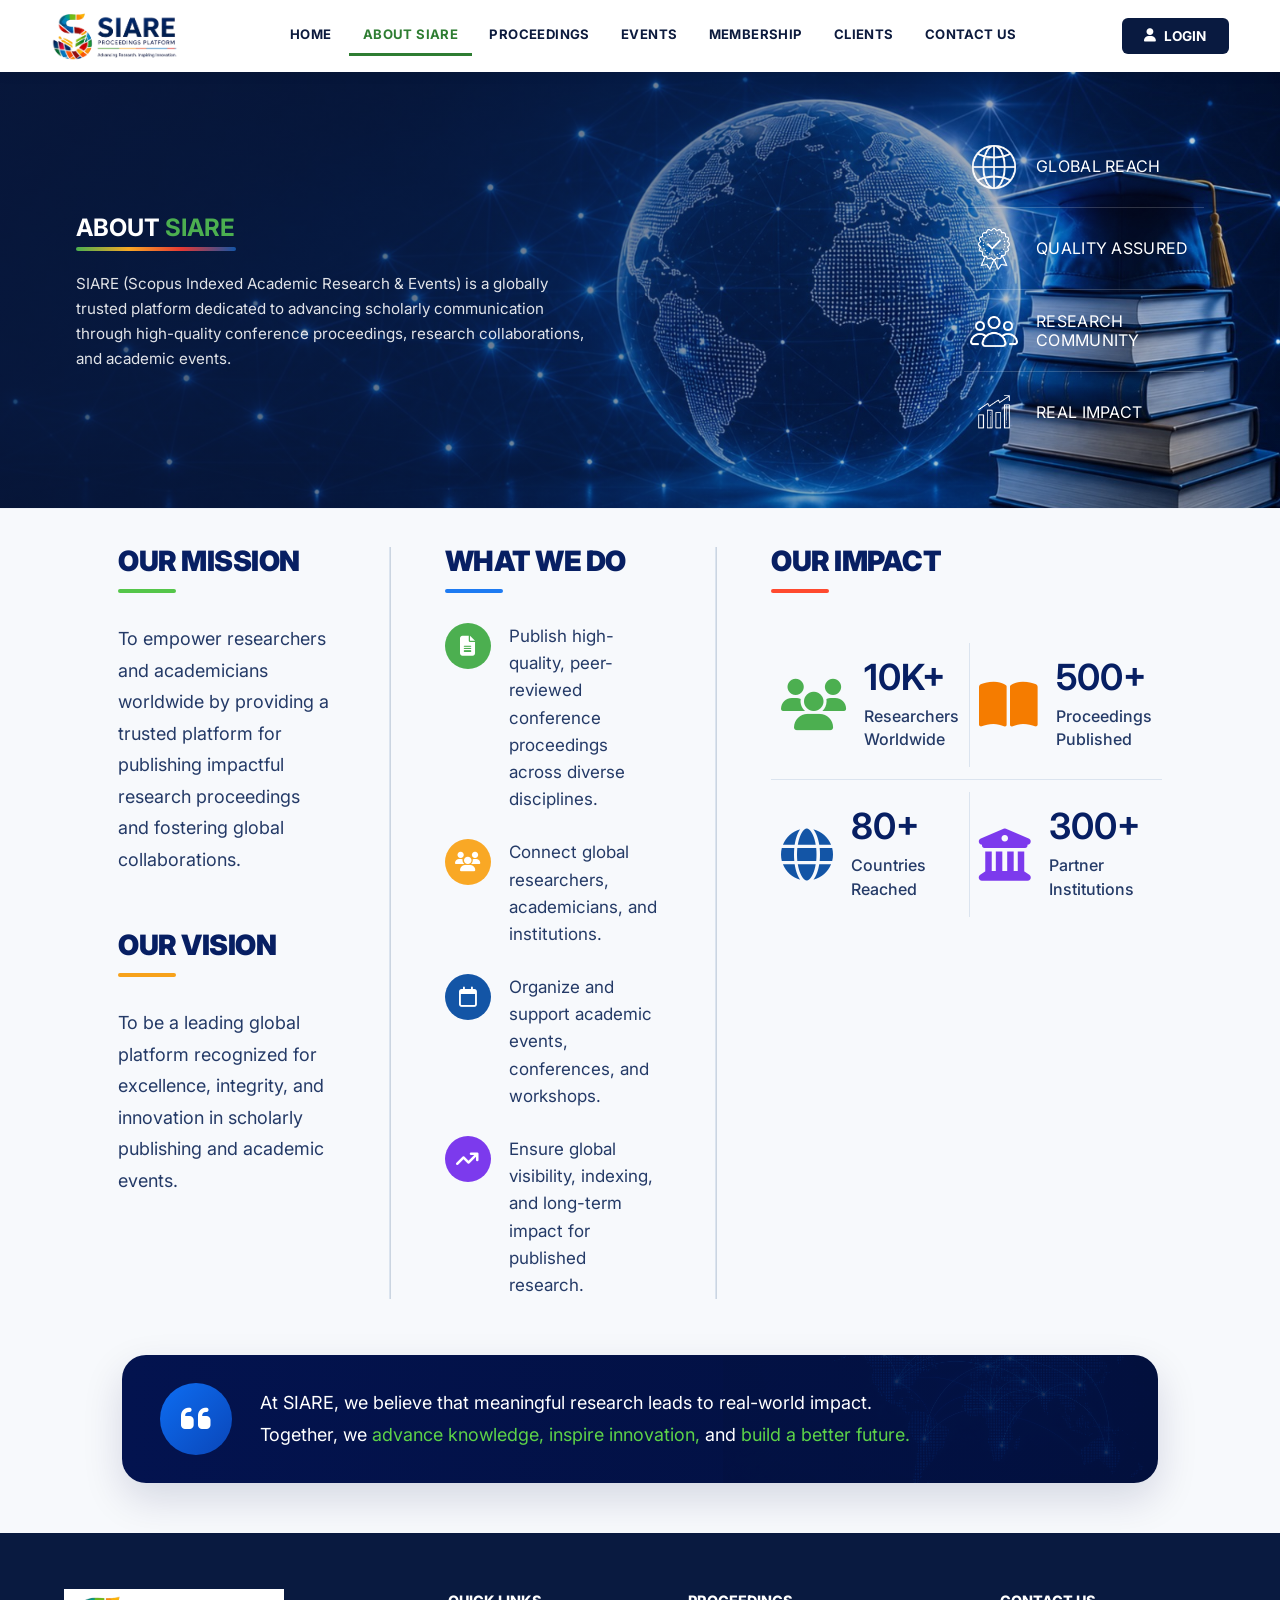
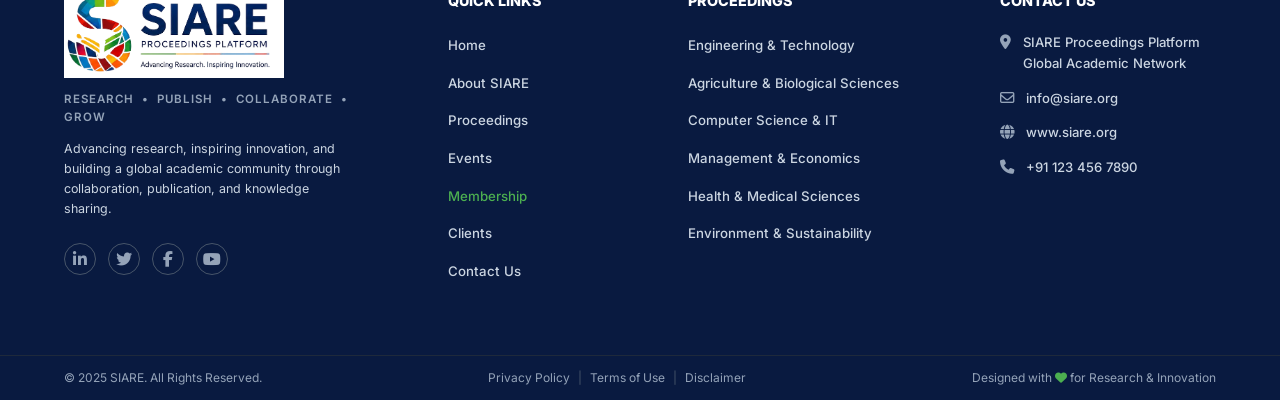
==== about.html @ a0e3ef7c "Refactor code structure for improved readability and maintainability" ====
<!DOCTYPE html>
<html lang="en">
<head>
<meta charset="UTF-8">
<meta name="viewport" content="width=device-width, initial-scale=1.0">
<title>About SIARE – Proceedings Platform</title>
<link rel="preconnect" href="https://fonts.googleapis.com">
<link rel="preconnect" href="https://fonts.gstatic.com" crossorigin>
<link href="https://fonts.googleapis.com/css2?family=Inter:wght@400;500;600;700;800;900&display=swap" rel="stylesheet">
<link rel="stylesheet" href="https://cdnjs.cloudflare.com/ajax/libs/font-awesome/6.5.0/css/all.min.css">
<link rel="stylesheet" href="siare.css">
</head>
<body class="about-page">

<header class="header">
  <a href="index.html" class="header-logo">
    <img src="images/image.png" alt="SIARE Logo">
  </a>
  <input type="checkbox" id="nav-toggle" class="nav-toggle">
  <label for="nav-toggle" class="hamburger">&#9776;</label>
  <nav class="nav-menu" id="navMenu">
    <a href="index.html"       class="nav-link">HOME</a>
    <a href="about.html"       class="nav-link active">ABOUT SIARE</a>
    <a href="proceedings.html" class="nav-link">PROCEEDINGS</a>
    <a href="events.html"      class="nav-link">EVENTS</a>
    <a href="membership.html"  class="nav-link">MEMBERSHIP</a>
    <a href="clients.html"     class="nav-link">CLIENTS</a>
    <a href="contact.html"     class="nav-link">CONTACT US</a>
  </nav>
  <div class="header-action">
    <button class="login-btn"><i class="fa-solid fa-user"></i> LOGIN</button>
  </div>
</header>

<section class="page-section">
  <div class="section-hero about-hero">
    <div class="section-hero-content">
      <div class="hero-left">
        <h1 class="hero-title">ABOUT <span class="text-green">SIARE</span></h1>
        <div class="title-underline"></div>
        <p class="hero-desc">SIARE (Scopus Indexed Academic Research &amp; Events) is a globally trusted platform dedicated to advancing scholarly communication through high-quality conference proceedings, research collaborations, and academic events.</p>
      </div>
      <div class="hero-right">
        <ul class="hero-feature-list-about">
          <li><img src="icons/globe.png" alt=""><span>GLOBAL REACH</span></li>
          <li><img src="icons/badge.png" alt=""><span>QUALITY ASSURED</span></li>
          <li><img src="icons/user.png"  alt=""><span>RESEARCH COMMUNITY</span></li>
          <li><img src="icons/chart.png" alt=""><span>REAL IMPACT</span></li>
        </ul>
      </div>
    </div>
  </div>

  <!-- Mission / What We Do / Impact -->
  <section class="about-info-section">
    <div class="about-info-grid">
      <div class="about-info-col">
        <h3 class="about-block-title line-green">OUR MISSION</h3>
        <p>To empower researchers and academicians worldwide by providing a trusted platform for publishing impactful research proceedings and fostering global collaborations.</p>
        <h3 class="about-block-title line-orange">OUR VISION</h3>
        <p>To be a leading global platform recognized for excellence, integrity, and innovation in scholarly publishing and academic events.</p>
      </div>

      <div class="about-info-col about-do-col">
        <h3 class="about-block-title line-blue">WHAT WE DO</h3>
        <div class="about-do-list">
          <div class="about-do-item">
            <div class="about-do-icon bg-green"><i class="fa-solid fa-file-lines"></i></div>
            <p>Publish high-quality, peer-reviewed conference proceedings across diverse disciplines.</p>
          </div>
          <div class="about-do-item">
            <div class="about-do-icon bg-yellow"><i class="fa-solid fa-users"></i></div>
            <p>Connect global researchers, academicians, and institutions.</p>
          </div>
          <div class="about-do-item">
            <div class="about-do-icon bg-blue"><i class="fa-regular fa-calendar"></i></div>
            <p>Organize and support academic events, conferences, and workshops.</p>
          </div>
          <div class="about-do-item">
            <div class="about-do-icon bg-purple"><i class="fa-solid fa-arrow-trend-up"></i></div>
            <p>Ensure global visibility, indexing, and long-term impact for published research.</p>
          </div>
        </div>
      </div>

      <div class="about-info-col">
        <h3 class="about-block-title line-red">OUR IMPACT</h3>
        <div class="about-impact-grid">
          <div class="about-impact-item">
            <i class="fa-solid fa-users text-green"></i>
            <div><h2>10K+</h2><p>Researchers Worldwide</p></div>
          </div>
          <div class="about-impact-item">
            <i class="fa-solid fa-book-open text-orange"></i>
            <div><h2>500+</h2><p>Proceedings Published</p></div>
          </div>
          <div class="about-impact-item">
            <i class="fa-solid fa-globe text-blue"></i>
            <div><h2>80+</h2><p>Countries Reached</p></div>
          </div>
          <div class="about-impact-item">
            <i class="fa-solid fa-building-columns text-purple"></i>
            <div><h2>300+</h2><p>Partner Institutions</p></div>
          </div>
        </div>
      </div>
    </div>
  </section>
</section>

<!-- Quote banner -->
<section class="impact-banner-wrapper">
  <div class="impact-banner">
    <div class="quote-icon"><i class="fa-solid fa-quote-left"></i></div>
    <div class="impact-text">
      <p>At SIARE, we believe that meaningful research leads to real-world impact.<br>
      Together, we <span class="text-green">advance knowledge, inspire innovation,</span> and <span class="text-green">build a better future.</span></p>
    </div>
  </div>
</section>

<footer id="contact" class="main-footer">
  <div class="container footer-grid">
    <div class="footer-col">
      <div class="footer-logo mb-1"><img src="images/footerlogo.png" alt="SIARE" style="width:220px;height:auto;object-fit:contain;"></div>
      <p class="footer-tagline mb-1">RESEARCH &nbsp;&bull;&nbsp; PUBLISH &nbsp;&bull;&nbsp; COLLABORATE &nbsp;&bull;&nbsp; GROW</p>
      <p class="footer-desc">Advancing research, inspiring innovation, and building a global academic community through collaboration, publication, and knowledge sharing.</p>
      <div class="social-icons mt-2">
        <a href="#"><i class="fa-brands fa-linkedin-in"></i></a>
        <a href="#"><i class="fa-brands fa-twitter"></i></a>
        <a href="#"><i class="fa-brands fa-facebook-f"></i></a>
        <a href="#"><i class="fa-brands fa-youtube"></i></a>
      </div>
    </div>
    <div class="footer-col">
      <h4 class="footer-heading">QUICK LINKS</h4>
      <ul class="footer-links">
        <li><a href="index.html">Home</a></li>
        <li><a href="about.html">About SIARE</a></li>
        <li><a href="proceedings.html">Proceedings</a></li>
        <li><a href="events.html">Events</a></li>
        <li><a href="membership.html" class="text-green">Membership</a></li>
        <li><a href="clients.html">Clients</a></li>
        <li><a href="contact.html">Contact Us</a></li>
      </ul>
    </div>
    <div class="footer-col">
      <h4 class="footer-heading">PROCEEDINGS</h4>
      <ul class="footer-links">
        <li><a href="#">Engineering &amp; Technology</a></li>
        <li><a href="#">Agriculture &amp; Biological Sciences</a></li>
        <li><a href="#">Computer Science &amp; IT</a></li>
        <li><a href="#">Management &amp; Economics</a></li>
        <li><a href="#">Health &amp; Medical Sciences</a></li>
        <li><a href="#">Environment &amp; Sustainability</a></li>
      </ul>
    </div>
    <div class="footer-col">
      <h4 class="footer-heading">CONTACT US</h4>
      <ul class="footer-contact">
        <li><i class="fa-solid fa-location-dot"></i><span>SIARE Proceedings Platform<br>Global Academic Network</span></li>
        <li><i class="fa-regular fa-envelope"></i><span>info@siare.org</span></li>
        <li><i class="fa-solid fa-globe"></i><span>www.siare.org</span></li>
        <li><i class="fa-solid fa-phone"></i><span>+91 123 456 7890</span></li>
      </ul>
    </div>
  </div>
  <div class="footer-bottom border-top mt-3 pt-1 pb-1">
    <div class="container d-flex justify-between align-center" style="font-size:0.75rem;color:#94a3b8;flex-wrap:wrap;gap:0.5rem;">
      <p>&copy; 2025 SIARE. All Rights Reserved.</p>
      <div class="footer-bottom-links">
        <a href="#">Privacy Policy</a><span>|</span><a href="#">Terms of Use</a><span>|</span><a href="#">Disclaimer</a>
      </div>
      <p>Designed with <i class="fa-solid fa-heart text-green"></i> for Research &amp; Innovation</p>
    </div>
  </div>
</footer>

<script>
  document.querySelector('.hamburger').addEventListener('click', () => {
    document.getElementById('navMenu').classList.toggle('open');
  });
</script>
</body>
</html>
---- siare.css ----
/* ============================================================
   SIARE PROCEEDINGS PLATFORM — MASTER STYLESHEET
   Matches reference screenshots pixel-perfect
   ============================================================ */

/* ─── 1. CSS Variables ─────────────────────────────────────── */
:root {
  --navy:        #091a40;
  --navy-deep:   #061030;
  --brand-blue:  #1355a6;
  --brand-green: #2e7d32;
  --accent-green:#4caf50;
  --accent-red:  #e53935;
  --accent-orange:#f57c00;
  --accent-amber: #f9a825;
  --gold:        #eab308;
  --text-dark:   #0d1b3e;
  --text-body:   #475569;
  --text-light:  #94a3b8;
  --border:      #cbd5e1;
  --bg-light:    #f4f8fb;
  --bg-section:  #f8fafc;
  --white:       #ffffff;
  --shadow-sm:   0 2px 8px rgba(0,0,0,0.06);
  --shadow-md:   0 4px 16px rgba(0,0,0,0.1);
  --shadow-lg:   0 10px 30px rgba(0,0,0,0.12);
  --radius-sm:   6px;
  --radius-md:   10px;
  --radius-lg:   16px;
  --radius-xl:   24px;
  --transition:  all 0.3s ease;
}

/* ─── 2. Reset & Base ──────────────────────────────────────── */
*, *::before, *::after { margin: 0; padding: 0; box-sizing: border-box; }
html { scroll-behavior: smooth; font-size: 16px; }
body {
  font-family: 'Inter', sans-serif;
  background: var(--white);
  color: var(--text-body);
  overflow-x: hidden;
  line-height: 1.6;
}
img { display: block; max-width: 100%; }
a { text-decoration: none; }
button { cursor: pointer; font-family: inherit; }
ul { list-style: none; }

/* ─── 3. Utility Classes ───────────────────────────────────── */
.container       { max-width: 1280px; margin: 0 auto; padding: 0 5%; }
.text-center     { text-align: center; }
.d-flex          { display: flex; }
.align-center    { align-items: center; }
.justify-between { justify-content: space-between; }
.mt-1 { margin-top: 0.75rem; } .mt-2 { margin-top: 1.5rem; } .mt-3 { margin-top: 3rem; }
.mb-1 { margin-bottom: 0.75rem; } .mb-2 { margin-bottom: 1.5rem; } .mb-3 { margin-bottom: 3rem; }
.pt-1 { padding-top: 0.75rem; } .pt-3 { padding-top: 3rem; }
.pb-1 { padding-bottom: 0.75rem; } .pb-3 { padding-bottom: 3rem; }

.text-green  { color: var(--accent-green); }
.text-orange { color: var(--accent-orange); }
.text-blue   { color: var(--brand-blue); }
.text-purple { color: #7c3aed; }
.text-red    { color: var(--accent-red); }
.text-teal   { color: #0d9488; }
.text-darkblue { color: var(--navy); }
.text-white  { color: #fff; }

.bg-green    { background-color: var(--accent-green); }
.bg-orange   { background-color: var(--accent-orange); }
.bg-blue     { background-color: var(--brand-blue); }
.bg-purple   { background-color: #7c3aed; }
.bg-red      { background-color: var(--accent-red); }
.bg-yellow   { background-color: var(--accent-amber); }
.bg-darkblue { background-color: var(--navy); }
.bg-light    { background-color: var(--bg-light); }
.border-top  { border-top: 1px solid #1e293b; }

/* ─── 4. Buttons ───────────────────────────────────────────── */
.btn-primary,
.btn-green,
.btn-darkblue,
.btn-yellow,
.btn-outline-white,
.btn-outline-green,
.btn-outline-orange,
.btn-outline-red,
.btn-outline-blue {
  display: inline-flex;
  align-items: center;
  gap: 0.5rem;
  padding: 0.75rem 1.5rem;
  border-radius: var(--radius-sm);
  font-weight: 700;
  font-size: 0.85rem;
  letter-spacing: 0.5px;
  border: 2px solid transparent;
  transition: var(--transition);
  white-space: nowrap;
}
.btn-primary, .btn-darkblue {
  background: var(--navy); color: #fff; border-color: var(--navy);
  border-radius: 50px;
}
.btn-primary:hover, .btn-darkblue:hover { background: var(--brand-blue); border-color: var(--brand-blue); transform: translateY(-1px); }
.btn-green     { background: var(--brand-green); color: #fff; border-color: var(--brand-green); border-radius: 50px; }
.btn-green:hover { background: #1b5e20; border-color: #1b5e20; transform: translateY(-1px); }
.btn-yellow    { background: var(--gold); color: var(--navy); border-color: var(--gold); }
.btn-yellow:hover { background: #d97706; }
.btn-outline-white { background: transparent; color: #fff; border-color: #fff; border-radius: 50px; }
.btn-outline-white:hover { background: #fff; color: var(--navy); }
.btn-outline-green  { color: var(--brand-green); border-color: var(--brand-green); background: transparent; }
.btn-outline-green:hover  { background: var(--brand-green); color: #fff; }
.btn-outline-orange { color: var(--accent-orange); border-color: var(--accent-orange); background: transparent; }
.btn-outline-orange:hover { background: var(--accent-orange); color: #fff; }
.btn-outline-red    { color: var(--accent-red); border-color: var(--accent-red); background: transparent; }
.btn-outline-red:hover    { background: var(--accent-red); color: #fff; }
.btn-outline-blue   { color: var(--brand-blue); border-color: var(--brand-blue); background: transparent; }
.btn-outline-blue:hover   { background: var(--brand-blue); color: #fff; }

/* ─── 5. Navigation / Header ───────────────────────────────── */
.header {
  position: sticky;
  top: 0;
  left: 0;
  width: 100%;
  z-index: 1000;
  background: var(--white);
  box-shadow: 0 2px 12px rgba(0,0,0,0.08);
  display: flex;
  align-items: center;
  justify-content: space-between;
  padding: 0 4%;
  height: 72px;
}

/* Logo */
.header-logo {
  display: flex;
  align-items: center;
  gap: 0.75rem;
  flex-shrink: 0;
}
.header-logo img {
  height: 54px;
  width: auto;
  object-fit: contain;
}

/* Nav menu */
.nav-toggle { display: none; }
.hamburger  { display: none; cursor: pointer; font-size: 1.5rem; color: var(--navy); }

.nav-menu {
  display: flex;
  align-items: center;
  gap: 0.25rem;
  background: transparent;
  padding: 0;
  position: static;
  width: auto;
}

.nav-link {
  display: inline-flex;
  align-items: center;
  padding: 0.5rem 0.85rem;
  font-size: 0.82rem;
  font-weight: 700;
  text-transform: uppercase;
  letter-spacing: 0.4px;
  color: var(--text-dark);
  border-bottom: 3px solid transparent;
  transition: var(--transition);
  white-space: nowrap;
  text-decoration: none;
}
.nav-link:hover,
.nav-link.active {
  color: var(--brand-green);
  border-bottom-color: var(--brand-green);
}

.header-action { flex-shrink: 0; }
.login-btn {
  display: inline-flex;
  align-items: center;
  gap: 0.5rem;
  background: var(--navy);
  color: #fff;
  border: none;
  padding: 0.65rem 1.4rem;
  border-radius: var(--radius-sm);
  font-weight: 700;
  font-size: 0.85rem;
  transition: var(--transition);
}
.login-btn:hover { background: var(--brand-blue); }

/* ─── 6. Section Hero (sub-pages) ──────────────────────────── */
.section-hero {
  position: relative;
  overflow: hidden;
  min-height: 420px;
  background-color: var(--navy);
  background-size: cover;
  background-position: center;
  background-repeat: no-repeat;
  padding: 3rem 5%;
  color: #fff;
}
.section-hero::before {
  content: '';
  position: absolute;
  inset: 0;
  background: linear-gradient(120deg, rgba(9,26,64,0.82) 0%, rgba(9,26,64,0.45) 60%, transparent 100%);
  z-index: 0;
}

/* curved bottom wave */
.section-hero::after {
  content: '';
  position: absolute;
  bottom: -2px;
  left: 0;
  right: 0;
  height: 60px;
  background: var(--white);
  clip-path: ellipse(55% 100% at 50% 100%);
  z-index: 1;
}

.section-hero.about-hero     { background-image: url('images/about.jpeg'); }
.section-hero.proceedings-hero { background-image: url('images/proc.png'); }
.section-hero.events-hero    { background-image: url('images/globe.png'); }
.section-hero.membership-hero { background-image: url('images/membership.jpeg'); }
.section-hero.clients-hero   { background-image: url('images/clients.png'); }
.section-hero.contact-hero   { background-image: url('images/contact.jpeg'); }

.section-hero-content{
  position: relative;
  z-index: 2;

  display: flex;
  align-items: center;
  justify-content: space-between;

  width: 100%;
  max-width: 100%;

  margin: 0;

  padding-left: 12px;
  padding-right: 12px;

  gap: 1rem;

  min-height: 340px;
}

/* LEFT */

.section-hero .hero-left{
  flex: 0 0 720px;
  max-width: 720px;
}

/* RIGHT */

.section-hero .hero-right{
  flex: 0 0 300px;

  display: flex;
  justify-content: flex-end;
  align-items: flex-start;
}

.hero-headline {
  font-size: clamp(2rem, 4.5vw, 3.8rem);
  font-weight: 700;
  line-height: 1.05;
  margin-bottom: 0.75rem;
  color: #fff;
}

.title-underline {
  height: 4px;
  width: 160px;
  background: linear-gradient(90deg, var(--accent-green) 0%, var(--accent-amber) 33%, var(--accent-red) 66%, var(--brand-blue) 100%);
  margin-bottom: 1.25rem;
  border-radius: 2px;
}

.hero-desc {
  color: rgba(255,255,255,0.88);
  font-size: 0.95rem;
  line-height: 1.65;
  max-width: 520px;
}

.hero-buttons {
  display: flex;
  gap: 1rem;
  flex-wrap: wrap;
}

/* ─── 7. Hero Feature Lists (sub-page right column) ─────────── */
/* =========================================
   HERO RIGHT FEATURE LIST
   EXACT IMAGE MATCH
========================================= */

.hero-feature-list-about,
.hero-feature-list-proceedings,
.hero-feature-list-events{
  list-style: none;

  padding: 0;
  margin: 0;

  display: flex;
  flex-direction: column;

  gap: 0;

  width: 270px;
}

/* EACH ITEM */

.hero-feature-list-about li,
.hero-feature-list-proceedings li,
.hero-feature-list-events li{
  position: relative;

  display: flex;
  align-items: center;
  justify-content: flex-start;

  gap: 18px;

  height: 92px;

  padding: 0 0 0 6px;

  border-radius: 0;

  background: transparent;
  border: none;

  color: #ffffff;

  transition: .3s ease;
}

/* SEPARATOR LINE */

.hero-feature-list-about li:not(:last-child)::after,
.hero-feature-list-proceedings li:not(:last-child)::after,
.hero-feature-list-events li:not(:last-child)::after{
  content: "";

  position: absolute;

  left: 0;
  bottom: 0;

  width: 100%;
  height: 1px;

  background:
    rgba(255,255,255,0.18);
}

/* HOVER */

.hero-feature-list-about li:hover,
.hero-feature-list-proceedings li:hover,
.hero-feature-list-events li:hover{
  transform: translateX(6px);
}

/* ICON IMAGE */

.hero-feature-list-about li img,
.hero-feature-list-proceedings li img{
  width: 48px;
  height: 48px;

  object-fit: contain;

  flex-shrink: 0;
}

/* ICON */

.hero-feature-list-events li i{
  font-size: 40px;

  width: 48px;

  text-align: center;

  color: #ffffff;

  flex-shrink: 0;
}

/* TEXT */

.hero-feature-list-about li span,
.hero-feature-list-proceedings li span,
.hero-feature-list-events li span{
  font-size: 14px;

  line-height: 1.2;

  font-weight: 400;

  letter-spacing: .3px;

  text-transform: uppercase;

  color: #ffffff;
}

/* =========================================
   RIGHT SIDE POSITION
========================================= */

.hero-right-content,
.hero-feature-wrapper,
.hero-feature-box{
  position: absolute;

  top: 135px;
  right: 70px;

  z-index: 5;
}

/* =========================================
   RESPONSIVE
========================================= */

@media(max-width:1400px){

  .hero-right-content,
  .hero-feature-wrapper,
  .hero-feature-box{
    right: 90px;
  }

  .hero-feature-list-about,
  .hero-feature-list-proceedings,
  .hero-feature-list-events{
    width: 240px;
  }

  .hero-feature-list-about li,
  .hero-feature-list-proceedings li,
  .hero-feature-list-events li{
    height: 82px;
  }

  .hero-feature-list-about li span,
  .hero-feature-list-proceedings li span,
  .hero-feature-list-events li span{
    font-size: 16px;
  }
}
/* ─── 8. Centered Section Headings ─────────────────────────── */
.centered-heading {
  font-size: 1.7rem;
  font-weight: 900;
  text-transform: uppercase;
  color: var(--navy);
  letter-spacing: 0.5px;
  margin-bottom: 0.5rem;
}
.centered-subheading {
  font-size: 0.92rem;
  color: var(--text-body);
  max-width: 700px;
  margin: 0 auto;
  line-height: 1.6;
}
.section-subheading {
  color: var(--navy);
  font-size: 1rem;
  font-weight: 800;
  text-transform: uppercase;
  margin-bottom: 1rem;
}

/* ─── 9. About Info Grid (sub-page body) ───────────────────── */
/* =========================================================
   ABOUT INFO SECTION
   EXACT IMAGE MATCH
========================================================= */

.about-info-section{
  background: #f7f9fc;

  padding: 38px 64px 34px;

  border-top: 1px solid #edf1f7;
}

/* GRID */

.about-info-grid{
  display: grid;

  grid-template-columns: 1fr 1fr 1fr;

  gap: 0;

  width: 100%;
  max-width: 100%;

  margin: 0;
}

/* COLUMN */

.about-info-col{
  position: relative;

  padding: 0 54px;
}

/* SEPARATOR */

.about-info-col:not(:last-child)::after{
  content: "";

  position: absolute;

  top: 0;
  right: 0;

  width: 1px;
  height: 100%;

  background: #dbe4ef;
}

/* =========================================================
   TITLE
========================================================= */

.about-block-title{
  position: relative;

  display: inline-block;

  font-size: 28px;

  line-height: 1;

  font-weight: 900;

  letter-spacing: -.5px;

  color: #071f63;

  text-transform: uppercase;

  margin-bottom: 30px;

  padding-bottom: 18px;
}

/* SHORT LINE */

.about-block-title::after{
  content: "";

  position: absolute;

  left: 0;
  bottom: 0;

  width: 58px;
  height: 4px;

  border-radius: 20px;
}

/* COLORS */

.about-block-title.line-green::after{
  background: #55c64a;
}

.about-block-title.line-orange::after{
  background: #f7a21b;
}

.about-block-title.line-blue::after{
  background: #1e7bf2;
}

.about-block-title.line-red::after{
  background: #ff4a2f;
}

/* =========================================================
   PARAGRAPH
========================================================= */

.about-info-col p{
  font-size: 18px;

  line-height: 1.75;

  font-weight: 400;

  color: #243a67;

  margin: 0;
}

/* =========================================================
   MISSION VISION SPACING
========================================================= */

.about-info-col .about-block-title:nth-of-type(2){
  margin-top: 56px;
}

/* =========================================================
   WHAT WE DO
========================================================= */

.about-do-list{
  display: flex;
  flex-direction: column;

  gap: 26px;
}

/* ITEM */

.about-do-item{
  display: flex;
  align-items: flex-start;

  gap: 18px;
}

/* ICON */

.about-do-icon{
  width: 46px;
  height: 46px;

  border-radius: 50%;

  display: flex;
  align-items: center;
  justify-content: center;

  color: #fff;

  font-size: 20px;

  flex-shrink: 0;
}

/* TEXT */

.about-do-item p{
  font-size: 17px;

  line-height: 1.6;

  color: #243a67;
}

/* =========================================================
   IMPACT GRID
========================================================= */

.about-impact-grid{
  display: grid;

  grid-template-columns: 1fr 1fr;

  gap: 0;

  margin-top: 8px;
}

/* ITEM */

.about-impact-item{
  position: relative;

  display: flex;
  align-items: center;

  gap: 18px;

  padding: 28px 10px;
}

/* VERTICAL LINE */

.about-impact-item:nth-child(1)::after,
.about-impact-item:nth-child(3)::after{
  content: "";

  position: absolute;

  top: 12px;
  right: -1px;

  width: 1px;
  height: calc(100% - 24px);

  background: #dbe4ef;
}

/* HORIZONTAL LINE */

.about-impact-item:nth-child(1),
.about-impact-item:nth-child(2){
  border-bottom: 1px solid #dbe4ef;
}

/* ICON */

.about-impact-item i{
  font-size: 52px;

  flex-shrink: 0;
}

/* NUMBER */

.about-impact-item h2{
  font-size: 36px;

  line-height: 1;

  font-weight: 650;

  color: #071f63;

  margin: 0 0 10px;
}

/* TEXT */

.about-impact-item p{
  font-size: 16px;

  line-height: 1.45;

  font-weight: 500;

  color: #243a67;

  margin: 0;
}

/* =========================================================
   IMPACT BANNER
========================================================= */

.impact-banner-wrapper{
  background: #f7f9fc;

  padding: 22px 64px 50px;
}

/* BANNER */

.impact-banner{
  position: relative;

  overflow: hidden;

  width: 90%;
  max-width: 1300px;

  margin: 0 auto;

  background:
    linear-gradient(
      90deg,
      #03134f 0%,
      #02103f 100%
    );

  border-radius: 24px;

  padding: 28px 38px;

  display: flex;
  align-items: center;

  gap: 28px;

  box-shadow:
    0 16px 40px rgba(1,16,70,.14);
}

/* WORLD MAP */

.impact-banner::after{
  content: "";

  position: absolute;

  right: 0;
  top: 0;

  width: 42%;
  height: 100%;

  background:
    url("images/clients.png");

  background-size: cover;
  background-position: center;

  opacity: .12;
}

/* QUOTE ICON */

.quote-icon{
  width: 72px;
  height: 72px;

  border-radius: 50%;

  background:
    linear-gradient(
      135deg,
      #0d6df2,
      #0a46b8
    );

  display: flex;
  align-items: center;
  justify-content: center;

  font-size: 34px;

  color: #fff;

  flex-shrink: 0;
}

/* TEXT */

.impact-banner p{
  position: relative;
  z-index: 2;

  font-size: 18px;

  line-height: 1.8;

  font-weight: 400;

  color: #ffffff;

  margin: 0;
}

/* GREEN TEXT */

.impact-banner .text-green{
  color: #5dd348;

  font-weight: 400;
}

/* =========================================================
   PROCEEDINGS SECTION
   EXACT IMAGE UI
========================================================= */

.proc-categories-section{
  padding: 42px 36px 26px;

  background: #ffffff;
}

/* =========================================================
   INNER
========================================================= */

.proc-categories-inner{
  max-width: 1340px;

  margin: 0 auto;
}

/* =========================================================
   TOP TITLE
========================================================= */

.proc-cat-label{
  text-align: center;

  margin-bottom: 34px;
}

.proc-cat-label h3{
  font-size: 23px;

  line-height: 1;

  font-weight: 900;

  text-transform: uppercase;

  color: #0a2568;

  letter-spacing: -.3px;

  margin: 0;
}

.proc-cat-label h3 span{
  color: inherit;
}

/* MULTICOLOR LINE */

.proc-cat-label .underline-bar{
  width: 120px;
  height: 3px;

  margin: 14px auto 16px;

  border-radius: 30px;

  background:
    linear-gradient(
      90deg,
      #ff4031 0%,
      #ffb300 33%,
      #0c63e7 66%,
      #15a6ff 100%
    );
}

/* SUBTITLE */

.proc-cat-label::after{
  content:
  "SIARE publishes high-quality, peer-reviewed conference proceedings in six major disciplines.Each series is curated to advance research, foster collaboration, and drive real-world impact.";

  white-space: pre-line;

  display: block;

  margin-top: 10px;

  font-size: 13px;

  line-height: 1.6;

  font-weight: 500;

  color: #4a5878;
}

/* =========================================================
   GRID
========================================================= */

.proc-cats-grid{
  display: grid;

  grid-template-columns: repeat(3, 1fr);

  gap: 18px;
}

/* =========================================================
   CARD
========================================================= */

.proc-cat-card{
  position: relative;

  background: #ffffff;

  border: 1px solid #e7ebf3;

  border-radius: 14px;

  min-height: 290px;

  padding: 32px 22px 24px;

  box-shadow:
    0 4px 14px rgba(15,23,42,.05);

  overflow: hidden;

  transition: .3s ease;
}

.proc-cat-card:hover{
  transform: translateY(-5px);

  box-shadow:
    0 12px 28px rgba(15,23,42,.10);
}

/* =========================================================
   CARD NUMBER
========================================================= */

.proc-cat-card::after{
  position: absolute;

  top: 16px;
  right: 18px;

  font-size: 36px;

  line-height: 1;

  font-weight: 900;

  color: #d8d8d8;
}

.proc-cat-card:nth-child(1)::after{ content:"01"; }
.proc-cat-card:nth-child(2)::after{ content:"02"; }
.proc-cat-card:nth-child(3)::after{ content:"03"; }
.proc-cat-card:nth-child(4)::after{ content:"04"; }
.proc-cat-card:nth-child(5)::after{ content:"05"; }
.proc-cat-card:nth-child(6)::after{ content:"06"; }

/* =========================================================
   ICON
========================================================= */

.proc-cat-card i{
  width: 68px;
  height: 68px;

  border-radius: 50%;

  display: flex;
  align-items: center;
  justify-content: center;

  color: #ffffff;

  font-size: 29px;

  margin-bottom: 22px;
}

/* =========================================================
   TITLE
========================================================= */

.proc-cat-card div{
  font-size: 17px;

  line-height: 1.32;

  font-weight: 800;

  margin-bottom: 14px;
}

/* =========================================================
   DESCRIPTION
========================================================= */

.proc-cat-card::before{
  display: block;

  font-size: 14px;

  line-height: 1.62;

  font-weight: 500;

  color: #3f4d69;

  margin-bottom: 24px;
}

/* DESCRIPTIONS */

.proc-cat-card:nth-child(1)::before{
  content:
  "Covers all branches of engineering, innovation, and applied technologies driving industry and society forward.";
}

.proc-cat-card:nth-child(2)::before{
  content:
  "Focuses on agricultural advancements, biological research, food security, and sustainable development.";
}

.proc-cat-card:nth-child(3)::before{
  content:
  "Includes cutting-edge research in computing, AI, data science, and information systems.";
}

.proc-cat-card:nth-child(4)::before{
  content:
  "Encompasses management studies, economics, finance, entrepreneurship, and organizational research.";
}

.proc-cat-card:nth-child(5)::before{
  content:
  "Advances research in healthcare, medicine, public health, and biomedical sciences.";
}

.proc-cat-card:nth-child(6)::before{
  content:
  "Promotes research on environment, climate change, renewable energy, and sustainable solutions.";
}

/* =========================================================
   VIEW LINK
========================================================= */

.proc-cat-card .view-link{
  position: absolute;

  left: 22px;
  bottom: 22px;

  text-decoration: none;

  font-size: 13px;

  font-weight: 800;

  text-transform: uppercase;

  letter-spacing: .2px;
}

/* =========================================================
   COLORS
========================================================= */

/* BLUE */

.proc-cat-card.blue i{
  background: #1670ea;
}

.proc-cat-card.blue div,
.proc-cat-card.blue .view-link{
  color: #1256c1;
}

/* GREEN */

.proc-cat-card.green i{
  background: #48a43e;
}

.proc-cat-card.green div,
.proc-cat-card.green .view-link{
  color: #3b8f33;
}

/* PURPLE */

.proc-cat-card.purple i{
  background: #9d5bea;
}

.proc-cat-card.purple div,
.proc-cat-card.purple .view-link{
  color: #8345dd;
}

/* ORANGE */

.proc-cat-card.orange i{
  background: #f7a60c;
}

.proc-cat-card.orange div,
.proc-cat-card.orange .view-link{
  color: #f0a000;
}

/* RED */

.proc-cat-card.red i{
  background: #ff482e;
}

.proc-cat-card.red div,
.proc-cat-card.red .view-link{
  color: #ff391b;
}

/* TEAL */

.proc-cat-card.teal i{
  background: #17bcc8;
}

.proc-cat-card.teal div,
.proc-cat-card.teal .view-link{
  color: #0da7b8;
}

/* =========================================================
   REMOVE RIGHT BOX
========================================================= */

.proc-why-box{
  display: none;
}

/* =========================================================
   ICON FEATURE BAR
========================================================= */

.icon-features-row{
  display: grid;

  grid-template-columns: repeat(6, 1fr);

  gap: 0;

  max-width: 1340px;

  margin: 0 auto;

  background: #f4f7fc;

  border: 1px solid #e6ecf5;

  border-radius: 12px;

  overflow: hidden;
}

/* =========================================================
   ITEM
========================================================= */

.icon-feature{
  position: relative;

  min-height: 120px;

  display: flex;
  flex-direction: column;

  align-items: center;
  justify-content: center;

  text-align: center;

  padding: 20px 14px;
}

/* VERTICAL LINE */

.icon-feature:not(:last-child)::after{
  content: "";

  position: absolute;

  top: 24px;
  right: 0;

  width: 1px;
  height: calc(100% - 48px);

  background: #d9e2f0;
}

/* ICON */

.icon-feature i{
  font-size: 33px;

  color: #1d63d9;

  margin-bottom: 12px;
}

/* TEXT */

.icon-feature p{
  margin: 0;

  font-size: 13px;

  line-height: 1.5;

  font-weight: 700;

  color: #1f2d55;
}

/* =========================================================
   REMOVE OLD STYLES
========================================================= */

.collection-grid,
.collection-card,
.card-number,
.card-icon,
.card-link{
  all: unset;
}

/* PASTE NEW FIX CSS HERE */
.proc-cat-card{
  position: relative;

  display: flex;
  flex-direction: column;
  align-items: flex-start;

  background: #ffffff;

  border: 1px solid #e7ebf3;

  border-radius: 14px;

  min-height: 290px;

  padding: 32px 22px 24px;

  box-shadow:
    0 4px 14px rgba(15,23,42,.05);

  overflow: hidden;
}

.proc-cat-card i{
  width: 68px;
  height: 68px;

  border-radius: 50%;

  display: flex;
  align-items: center;
  justify-content: center;

  color: #ffffff;

  font-size: 29px;

  margin-bottom: 20px;

  order: 1;
}

.proc-cat-card div{
  font-size: 17px;

  line-height: 1.32;

  font-weight: 800;

  margin-bottom: 14px;

  order: 2;
}

.proc-cat-card::before{
  display: block;

  font-size: 14px;

  line-height: 1.62;

  font-weight: 500;

  color: #3f4d69;

  margin-bottom: 22px;

  order: 3;
}

.proc-cat-card .view-link{
  margin-top: auto;

  position: relative;

  left: unset;
  bottom: unset;

  text-decoration: none;

  font-size: 13px;

  font-weight: 800;

  text-transform: uppercase;

  letter-spacing: .2px;

  order: 4;
}

/* ─── 13. Publish Strip ─────────────────────────────────────── */
/* =========================================================
   PUBLISH STRIP
   EXACT IMAGE UI
========================================================= */

.publish-strip{
  position: relative;

  max-width: 1220px;

  margin: 26px auto 0;
   margin-bottom:42px;

  border-radius: 16px;

  overflow: hidden;

  padding: 28px 38px;

  display: flex;
  align-items: center;
  justify-content: space-between;

  min-height: 138px;

  background:
    linear-gradient(
      90deg,
      rgba(0,15,70,.98) 0%,
      rgba(0,21,84,.96) 42%,
      rgba(0,30,110,.92) 100%
    ),
    url("images/globe.png");

  background-size: cover;

  background-position: center;

  box-shadow:
    0 8px 24px rgba(15,23,42,.12);

  border: 1px solid rgba(255,255,255,.08);
}

/* =========================================================
   GLOW EFFECT
========================================================= */

.publish-strip::after{
  content: "";

  position: absolute;

  top: -60px;
  right: -80px;

  width: 340px;
  height: 340px;

  background:
    radial-gradient(
      circle,
      rgba(0,140,255,.28) 0%,
      transparent 70%
    );

  pointer-events: none;
}

/* =========================================================
   LEFT TEXT
========================================================= */

.publish-strip .strip-text-left{
  position: relative;
  z-index: 2;
}

.publish-strip .strip-text-left h2{
  font-size: 28px;

  line-height: 1.1;

  font-weight: 900;

  letter-spacing: -.4px;

  text-transform: uppercase;

  color: #ffffff;

  margin-bottom: 12px;
}

.publish-strip .strip-text-left p{
  font-size: 15px;

  line-height: 1.7;

  font-weight: 500;

  color: rgba(255,255,255,.82);

  max-width: 620px;

  margin: 0;
}

/* =========================================================
   BUTTON
========================================================= */

.publish-strip .submit-btn,
.publish-strip button{
  position: relative;
  z-index: 2;

  height: 60px;

  padding: 0 34px;

  border: none;

  border-radius: 12px;

  background:
    linear-gradient(
      135deg,
      #5ecf44 0%,
      #46b62f 100%
    );

  color: #ffffff;

  display: flex;
  align-items: center;
  justify-content: center;

  gap: 14px;

  font-size: 16px;

  font-weight: 800;

  text-transform: uppercase;

  letter-spacing: .2px;

  cursor: pointer;

  box-shadow:
    0 10px 24px rgba(76,175,80,.28);

  transition: .3s ease;
}

/* HOVER */

.publish-strip .submit-btn:hover,
.publish-strip button:hover{
  transform: translateY(-3px);
}

/* =========================================================
   ICON CIRCLE
========================================================= */

.publish-strip .submit-btn i,
.publish-strip button i{
  width: 34px;
  height: 34px;

  border-radius: 50%;

  background: #ffffff;

  color: #43b02a;

  display: flex;
  align-items: center;
  justify-content: center;

  font-size: 15px;
}

/* =========================================================
   EVENTS STRIP
========================================================= */

.events-strip{
  background:
    linear-gradient(
      90deg,
      rgba(0,15,70,.98) 0%,
      rgba(0,21,84,.96) 42%,
      rgba(0,30,110,.92) 100%
    ),
    url("images/home.png");

  background-size: cover;

  background-position: center;
}

/* ─── 14. Events Grid ───────────────────────────────────────── */
.events-grid {
  display: grid;
  grid-template-columns: repeat(4, 1fr);
  gap: 1.5rem;
  margin-top: 2rem;
}
.event-card {
  background: var(--white);
  border-radius: var(--radius-lg);
  box-shadow: var(--shadow-sm);
  border: 1px solid var(--border);
  overflow: hidden;
  transition: var(--transition);
}
.event-card:hover { transform: translateY(-5px); box-shadow: var(--shadow-lg); }
.event-img { height: 160px; position: relative; overflow: hidden; }
.event-img img { width: 100%; height: 100%; object-fit: cover; }
.date-badge {
  position: absolute;
  top: 0.75rem;
  left: 0.75rem;
  border-radius: var(--radius-sm);
  padding: 0.4rem 0.65rem;
  text-align: center;
  font-weight: 800;
  font-size: 0.8rem;
  line-height: 1.25;
  color: #fff;
  box-shadow: 0 2px 8px rgba(0,0,0,0.25);
}
.event-details { padding: 1.25rem; }
.event-category { font-size: 0.75rem; font-weight: 700; margin-bottom: 0.5rem; display: flex; align-items: center; gap: 0.4rem; }
.event-title { font-size: 0.95rem; font-weight: 800; color: var(--navy); margin-bottom: 0.65rem; line-height: 1.3; }
.event-location { font-size: 0.82rem; color: var(--text-body); margin-bottom: 1rem; display: flex; align-items: center; gap: 0.4rem; font-weight: 600; }

/* Event features */
.event-features-row {
  display: flex;
  justify-content: space-between;
  gap: 1.5rem;
  background: var(--white);
  border: 1px solid var(--border);
  border-radius: var(--radius-lg);
  padding: 2rem;
  margin-top: 2rem;
  flex-wrap: wrap;
}
.e-feature { display: flex; align-items: flex-start; gap: 0.85rem; flex: 1; min-width: 140px; }
.e-feature i { font-size: 1.8rem; flex-shrink: 0; }
.e-feature h4 { font-size: 0.8rem; font-weight: 800; color: var(--navy); margin-bottom: 0.2rem; text-transform: uppercase; }
.e-feature p  { font-size: 0.75rem; color: var(--text-body); line-height: 1.4; margin: 0; }

/* ─── 15. Membership ────────────────────────────────────────── */
.membership-hero-features {
  display: flex;
  gap: 1.5rem;
  flex-wrap: wrap;
}
.mh-feature {
  display: flex;
  align-items: center;
  gap: 0.6rem;
  font-size: 0.8rem;
  font-weight: 700;
  color: #fff;
  line-height: 1.25;
}
.mh-feature i { font-size: 1.5rem; color: var(--accent-green); }

/* Fees grid */
.fees-grid { display: grid; grid-template-columns: repeat(4, 1fr); gap: 1.25rem; }
.fee-card {
  background: var(--white);
  border-radius: var(--radius-lg);
  box-shadow: var(--shadow-sm);
  border: 1px solid var(--border);
  border-top: 4px solid var(--border);
  display: flex;
  flex-direction: column;
  position: relative;
  overflow: hidden;
  transition: var(--transition);
}
.fee-card:hover { transform: translateY(-4px); box-shadow: var(--shadow-md); }
.fee-card:nth-child(1) { border-top-color: var(--accent-green); }
.fee-card:nth-child(2) { border-top-color: var(--brand-blue); }
.fee-card.popular-card { border-top-color: var(--accent-orange); }
.fee-card:nth-child(4) { border-top-color: #7c3aed; }
.popular-badge {
  position: absolute;
  top: 0;
  right: 0;
  background: var(--accent-orange);
  color: #fff;
  font-size: 0.68rem;
  font-weight: 800;
  padding: 0.25rem 0.75rem;
  border-bottom-left-radius: var(--radius-sm);
}
.fee-header {
  padding: 1.25rem 1rem;
  font-weight: 800;
  font-size: 0.85rem;
  line-height: 1.3;
  display: flex;
  flex-direction: column;
  align-items: center;
  gap: 0.4rem;
  border-bottom: 1px solid var(--border);
  text-align: center;
}
.fee-header i { font-size: 1.4rem; }
.fee-prices { display: flex; }
.fee-price {
  flex: 1;
  padding: 1.25rem 0.5rem;
  display: flex;
  flex-direction: column;
  align-items: center;
}
.fee-price:first-child { border-right: 1px solid var(--border); }
.fee-price span { font-size: 0.62rem; font-weight: 700; color: var(--text-body); margin-bottom: 0.3rem; text-align: center; line-height: 1.3; }
.fee-price h2  { font-size: 1.75rem; font-weight: 900; color: var(--navy); margin: 0; line-height: 1; }
.fee-price p   { font-size: 0.72rem; font-weight: 700; color: var(--text-body); margin: 0.2rem 0 0; }
.fee-footer {
  padding: 0.75rem 1rem;
  background: var(--bg-section);
  font-size: 0.78rem;
  color: var(--text-body);
  line-height: 1.4;
  border-radius: 0 0 var(--radius-lg) var(--radius-lg);
  flex: 1;
  display: flex;
  align-items: center;
  justify-content: center;
  text-align: center;
}

/* Benefits row */
.benefits-row {
  display: flex;
  gap: 0.5rem;
  background: var(--white);
  padding: 1.25rem;
  border-radius: var(--radius-lg);
  box-shadow: var(--shadow-sm);
  border: 1px solid var(--border);
  flex-wrap: wrap;
}
.benefit-item {
  flex: 1;
  min-width: 130px;
  display: flex;
  align-items: flex-start;
  gap: 0.65rem;
  padding: 0.6rem;
  border-right: 1px solid var(--border);
}
.benefit-item:last-child { border-right: none; }
.benefit-item i { font-size: 1.6rem; flex-shrink: 0; }
.benefit-item p { font-size: 0.73rem; font-weight: 600; color: var(--navy); line-height: 1.4; margin: 0; }

/* Join strip */
.join-strip {
  background: var(--navy);
  border-radius: var(--radius-lg);
  padding: 1.25rem 2rem;
  display: flex;
  justify-content: space-between;
  align-items: center;
  color: #fff;
  gap: 1.5rem;
  flex-wrap: wrap;
}
.join-left { display: flex; align-items: center; gap: 1.25rem; }
.join-left i { font-size: 2rem; color: var(--brand-blue); flex-shrink: 0; }
.join-left p { font-size: 0.9rem; font-weight: 600; line-height: 1.4; margin: 0; }

/* ─── 16. Clients / Collaborations ──────────────────────────── */
.collab-stats { display: flex; gap: 1.5rem; flex-wrap: wrap; }
.collab-stat-box {
  background: rgba(255,255,255,0.08);
  border: 1px solid rgba(255,255,255,0.15);
  border-radius: var(--radius-lg);
  padding: 1.25rem 1.75rem;
  display: flex;
  align-items: center;
  gap: 1.25rem;
  color: #fff;
  transition: var(--transition);
}
.collab-stat-box:hover { transform: translateY(-4px); background: rgba(255,255,255,0.12); }
.collab-stat-box i   { font-size: 2.5rem; }
.collab-stat-box h2  { font-size: 2rem; font-weight: 900; color: var(--accent-amber); margin: 0; line-height: 1; }
.collab-stat-box p   { font-size: 0.7rem; font-weight: 700; letter-spacing: 0.5px; color: #fff; margin: 0.3rem 0 0; }

/* Collab section header with diamonds */
.collab-section-header { display: flex; align-items: center; justify-content: center; gap: 1rem; }
.diamond-line { height: 1px; width: 80px; background: var(--border); position: relative; }
.diamond-line::after { content: ''; position: absolute; top: -3px; width: 7px; height: 7px; background: var(--gold); transform: rotate(45deg); }
.diamond-line:first-child::after { right: 0; }
.diamond-line:last-child::after  { left: 0; }

/* Collab grid */
.collab-grid {
  display: grid;
  grid-template-columns: repeat(5, 1fr);
  gap: 1.25rem;
  margin-top: 1.75rem;
}
.collab-card {
  background: var(--white);
  border-radius: var(--radius-lg);
  box-shadow: var(--shadow-sm);
  border: 1px solid var(--border);
  padding: 1.25rem;
  text-align: center;
  transition: var(--transition);
}
.collab-card:hover { transform: translateY(-4px); box-shadow: var(--shadow-md); border-color: transparent; }
.collab-logo-placeholder {
  width: 100%;
  height: 70px;
  margin: 0 auto 0.75rem;
  display: flex;
  align-items: center;
  justify-content: center;
  background: var(--bg-section);
  border-radius: var(--radius-sm);
  border: 1px solid var(--border);
  overflow: hidden;
}
.collab-logo-placeholder img { max-width: 90%; max-height: 60px; object-fit: contain; }
.collab-name { font-size: 0.82rem; font-weight: 800; color: var(--navy); margin-bottom: 0.25rem; line-height: 1.3; }
.collab-location { font-size: 0.75rem; font-weight: 600; color: var(--text-body); margin: 0; }

/* Partner strip */
.partner-strip {
  background: var(--navy);
  border-top: 4px solid var(--gold);
  padding: 1.75rem 5%;
}
.handshake-icon {
  width: 56px;
  height: 56px;
  background: rgba(255,255,255,0.1);
  border-radius: 50%;
  display: flex;
  align-items: center;
  justify-content: center;
  color: var(--gold);
  font-size: 1.8rem;
  flex-shrink: 0;
}

/* ─── 17. Contact Page ──────────────────────────────────────── */
.contact-hero-features { display: flex; gap: 1rem; flex-wrap: wrap; }
.ch-feature {
  display: flex;
  align-items: center;
  gap: 0.6rem;
  font-size: 0.78rem;
  font-weight: 700;
  color: #fff;
  line-height: 1.3;
  border: 1px solid rgba(255,255,255,0.25);
  padding: 0.65rem 1rem;
  border-radius: 50px;
}
.ch-feature i { font-size: 1.2rem; color: var(--accent-amber); }

/* Info cards */
.info-cards-row {
  display: flex;
  gap: 0;
  background: var(--white);
  border-radius: var(--radius-lg);
  box-shadow: var(--shadow-lg);
  overflow: hidden;
  border: 1px solid var(--border);
  margin-top: -3rem;
  position: relative;
  z-index: 10;
}
.info-card {
  flex: 1;
  display: flex;
  gap: 0.9rem;
  padding: 1.5rem;
  border-right: 1px solid var(--border);
  align-items: flex-start;
}
.info-card:last-child { border-right: none; }
.info-icon {
  width: 44px;
  height: 44px;
  background: var(--navy);
  border-radius: 50%;
  display: flex;
  align-items: center;
  justify-content: center;
  color: #fff;
  font-size: 1.1rem;
  flex-shrink: 0;
}
.info-title { font-size: 0.82rem; font-weight: 800; color: var(--navy); margin-bottom: 0.4rem; text-transform: uppercase; }
.info-text  { font-size: 0.78rem; color: var(--text-body); line-height: 1.55; font-weight: 500; margin: 0; }

/* Contact form */
.contact-form { display: flex; flex-direction: column; gap: 1.25rem; }
.form-row { display: flex; gap: 1.25rem; }
.contact-form input,
.contact-form textarea {
  width: 100%;
  padding: 0.85rem 1rem;
  border: 1px solid var(--border);
  border-radius: var(--radius-sm);
  font-family: inherit;
  font-size: 0.88rem;
  color: var(--text-dark);
  transition: var(--transition);
  background: var(--white);
}
.contact-form input:focus,
.contact-form textarea:focus {
  outline: none;
  border-color: var(--brand-blue);
  box-shadow: 0 0 0 3px rgba(19,85,166,0.12);
}
.checkbox-row { display: flex; align-items: center; gap: 0.5rem; font-size: 0.83rem; color: var(--text-body); }
.checkbox-row input[type="checkbox"] { width: auto; }
.checkbox-row a { color: var(--brand-blue); font-weight: 600; }
.checkbox-row a:hover { text-decoration: underline; }

/* Help list */
.help-list { display: flex; flex-direction: column; gap: 1.25rem; }
.help-item {
  display: flex;
  gap: 0.85rem;
  align-items: flex-start;
  padding-bottom: 1.25rem;
  border-bottom: 1px solid rgba(255,255,255,0.1);
}
.help-item:last-child { border-bottom: none; padding-bottom: 0; }
.help-icon {
  width: 42px;
  height: 42px;
  border-radius: 50%;
  border: 1px solid rgba(255,255,255,0.2);
  display: flex;
  justify-content: center;
  align-items: center;
  color: var(--accent-amber);
  font-size: 1.1rem;
  flex-shrink: 0;
}
.help-item h4 { font-size: 0.88rem; font-weight: 700; margin-bottom: 0.25rem; color: #fff; }
.help-item p  { font-size: 0.78rem; color: #cbd5e1; line-height: 1.4; margin: 0; }

/* Map section */
.map-section {
  margin: 2rem 0;
  border-radius: var(--radius-lg);
  overflow: hidden;
  box-shadow: var(--shadow-sm);
  border: 1px solid var(--border);
  display: flex;
}
.map-info-box {
  min-width: 220px;
  background: var(--white);
  padding: 1.5rem;
  display: flex;
  flex-direction: column;
  gap: 0.75rem;
}
.map-info-box .location-dot { color: var(--accent-red); font-size: 1.3rem; }
.map-info-box h4 { font-size: 0.9rem; font-weight: 800; color: var(--navy); }
.map-info-box p  { font-size: 0.8rem; color: var(--text-body); line-height: 1.5; }
.map-frame { flex: 1; min-height: 280px; }
.map-frame iframe { width: 100%; height: 100%; border: none; display: block; }

/* ─── 18. Footer ────────────────────────────────────────────── */
.main-footer {
  background: var(--navy);
  color: #cbd5e1;
  padding-top: 3.5rem;
}
.footer-grid {
  display: grid;
  grid-template-columns: 2fr 1fr 1.5fr 1.5fr;
  gap: 6rem;
}
.footer-heading { color: #fff; font-size: 0.9rem; font-weight: 800; margin-bottom: 1.25rem; text-transform: uppercase; }
.footer-links   { display: flex; flex-direction: column; gap: 0.75rem; padding: 0; }
.footer-links a { color: #cbd5e1; font-size: 0.83rem; font-weight: 500; transition: color 0.3s; }
.footer-links a:hover { color: #fff; }
.footer-links a.text-green { color: var(--accent-green); }
.footer-contact { display: flex; flex-direction: column; gap: 0.85rem; padding: 0; }
.footer-contact li { display: flex; align-items: flex-start; gap: 0.75rem; font-size: 0.82rem; font-weight: 500; }
.footer-contact i { color: #94a3b8; font-size: 0.9rem; margin-top: 3px; flex-shrink: 0; }
.footer-tagline { color: #94a3b8; font-size: 0.72rem; font-weight: 600; letter-spacing: 1px; }
.footer-desc    { color: #cbd5e1; font-size: 0.78rem; line-height: 1.6; }
.social-icons   { display: flex; gap: 0.75rem; }
.social-icons a {
  display: flex;
  align-items: center;
  justify-content: center;
  width: 32px;
  height: 32px;
  border: 1px solid #475569;
  border-radius: 50%;
  color: #94a3b8;
  transition: var(--transition);
}
.social-icons a:hover { color: #fff; border-color: #fff; }
.footer-bottom { border-top: 1px solid #1e293b; }
.footer-bottom-links a { color: #94a3b8; font-size: 0.75rem; }
.footer-bottom-links a:hover { color: #fff; }
.footer-bottom-links span { margin: 0 8px; color: #475569; }

/* ─── 19. Index Home Page ───────────────────────────────────── */
/* Hero full section */
.hero-full-section {
  position: relative;
  background-image: url('images/home.png');
  background-size: cover;
  background-position: center;
  background-repeat: no-repeat;
  min-height: 100vh;
  display: flex;
  flex-direction: column;
}
.hero-full-section::before {
  content: '';
  position: absolute;
  inset: 0;
  background: linear-gradient(120deg, rgba(240,248,255,0.95) 0%, rgba(220,238,255,0.7) 45%, transparent 100%);
  z-index: 1;
}

.main-content {
  position: relative;
  z-index: 2;
  padding: 2rem 5% 0;
}

.hero-content-wrapper {
  display: flex;
  align-items: flex-start;
  gap: 2rem;
  flex-wrap: wrap;
  padding-top: 1rem;
}

.brand-logo-area {
  display: flex;
  align-items: center;
  gap: 1.5rem;
  margin-bottom: 1rem;
}

/* INCREASE LOGO SIZE */
.s-logo-graphic {
  width: 180px;
  height: 180px;
  flex-shrink: 0;
}

.s-logo-graphic img {
  width: 100%;
  height: 100%;
  object-fit: contain;
}

.hero-headline {
  color: var(--navy);
  font-size: clamp(1.8rem, 3.5vw, 3rem);
  font-weight: 900;
  line-height: 1.1;
  margin-bottom: 1.25rem;
  letter-spacing: -0.5px;
  position: relative;
  padding-bottom: 1rem;
}
.hero-headline::after {
  content: '';
  position: absolute;
  bottom: 0;
  left: 0;
  width: 70px;
  height: 4px;
  background: linear-gradient(90deg, var(--accent-red), var(--accent-orange));
  border-radius: 2px;
}
.hero-headline .text-blue { color: var(--brand-blue); }

.hero-subtext {
  color: var(--text-dark);
  font-size: 0.92rem;
  line-height: 1.65;
  margin-bottom: 1.5rem;
  max-width: 440px;
}

/* Features light section (middle of hero) */
.features-light-section {
  position: relative;
  z-index: 4;
  padding: 0 5%;
}
.features-row {
  display: flex;
  align-items: center;
  justify-content: space-between;
  gap: 2rem;
  padding-bottom: 1.5rem;
  flex-wrap: wrap;
}

.home-hero-btns { display: flex; gap: 0.75rem; flex-wrap: wrap; }

.features-container {
  display: flex;
  align-items: center;
  gap: 0;
}
.feature-item {
  display: flex;
  flex-direction: column;
  align-items: center;
  text-align: center;
  padding: 0 1.5rem;
  position: relative;
}
.feature-item:not(:last-child)::after {
  content: '';
  position: absolute;
  right: 0;
  top: 10%;
  height: 80%;
  width: 1px;
  background: var(--navy);
  opacity: 0.3;
}
.feature-item img { width: 90px; height: 52px; object-fit: contain; margin-bottom: 0.5rem; }
.feature-item p {
  font-size: 0.7rem;
  font-weight: 700;
  color: var(--navy);
  line-height: 1.3;
  text-transform: uppercase;
}

/* Dark bottom bar */
/* =========================================
   EXACT BOTTOM CURVE LIKE REFERENCE
========================================= */

.hero-curve-wrapper{
  position: absolute;
  bottom: -2px;
  left: 0;
  width: 100%;
  z-index: 5;
  overflow: hidden;
}

/* MAIN DARK CURVE */

.hero-curve-bottom{
  position: relative;

  background:
    linear-gradient(
      135deg,
      #00195d 0%,
      #001247 100%
    );

  min-height: 150px;

  display: flex;
  align-items: center;
  justify-content: center;

  padding: 36px 60px 30px;

  /* THIS CREATES EXACT SMOOTH CURVE */
  clip-path: ellipse(78% 100% at 50% 100%);
}

/* FEATURES */

.hero-curve-bottom .features-container{
  width: 100%;

  display: flex;
  align-items: center;
  justify-content: center;

  gap: 0;
}

/* ITEM */

.hero-curve-bottom .feature-item{
  position: relative;

  display: flex;
  align-items: center;

  gap: 14px;

  padding: 0 34px;
}

/* DIVIDER */

.hero-curve-bottom .feature-item:not(:last-child)::after{
  content: "";

  position: absolute;

  right: 0;
  top: 50%;

  transform: translateY(-50%);

  width: 1px;
  height: 58px;

  background: rgba(255,255,255,0.20);
}

/* ICON */

.hero-curve-bottom .feature-item img{
  width: 50px;
  height: 50px;

  object-fit: contain;
}

/* TEXT */

.hero-curve-bottom .feature-item p{
  color: white;

  font-size: 14px;
  line-height: 1.45;

  font-weight: 700;

  text-transform: uppercase;

  margin: 0;

  text-align: left;
}

/* =========================================
   RESPONSIVE
========================================= */

@media(max-width:992px){

  .hero-curve-bottom{
    clip-path: none;
    border-top-left-radius: 80px;
    border-top-right-radius: 80px;

    padding: 45px 30px 35px;
  }

  .hero-curve-bottom .features-container{
    flex-wrap: wrap;
    gap: 24px;
  }

  .hero-curve-bottom .feature-item::after{
    display: none;
  }
}

.hero-curve-bottom .features-container { gap: 0; }
.hero-curve-bottom .feature-item { flex-direction: row; gap: 0.75rem; padding: 0 2rem; }
.hero-curve-bottom .feature-item:not(:last-child)::after { background: rgba(255,255,255,0.2); }
.hero-curve-bottom .feature-item img { width: 90px; height: 58px; margin-bottom: 0; filter: brightness(0) invert(1); }
.hero-curve-bottom .feature-item p { color: #fff; text-align: left; font-size: 0.7rem; }

/* Home About section */
.about { padding: 5rem 5%; background: var(--bg-section); }
.about-container { display: flex; gap: 4rem; align-items: center; flex-wrap: wrap; max-width: 1280px; margin: 0 auto; }
.about-image { flex: 1 1 320px; position: relative; }
.about-image img { width: 100%; border-radius: var(--radius-xl); box-shadow: var(--shadow-lg); }
.mission-box {
  position: absolute;
  bottom: -1.25rem;
  left: 1rem;
  background: linear-gradient(135deg, var(--brand-blue), var(--navy));
  color: #fff;
  padding: 1.25rem 1.5rem;
  border-radius: var(--radius-lg);
  width: 260px;
  box-shadow: var(--shadow-lg);
}
.mission-box h4 { font-size: 0.88rem; font-weight: 800; margin-bottom: 0.4rem; }
.mission-box p  { font-size: 0.78rem; line-height: 1.5; }
.about-content { flex: 1 1 320px; }
.about-label { font-size: 0.75rem; font-weight: 700; letter-spacing: 1px; color: var(--brand-blue); text-transform: uppercase; }
.about-content h2 { font-size: clamp(1.5rem, 3vw, 2.2rem); margin: 0.5rem 0 1.25rem; color: var(--navy); font-weight: 900; }
.about-content h2 span { color: var(--brand-blue); }
.about-desc { color: var(--text-body); margin-bottom: 1.25rem; line-height: 1.65; font-size: 0.9rem; }
.about-list { padding: 0; margin-bottom: 1.5rem; }
.about-list li { margin-bottom: 0.6rem; color: #334155; font-size: 0.88rem; font-weight: 600; }
.about-btn {
  background: linear-gradient(135deg, var(--brand-blue), var(--navy));
  color: #fff;
  border: none;
  padding: 0.75rem 1.5rem;
  border-radius: var(--radius-sm);
  font-weight: 700;
  font-size: 0.88rem;
  transition: var(--transition);
}
.about-btn:hover { transform: translateY(-2px); box-shadow: var(--shadow-md); }

/* Services section */
.services-section {
  padding: 4rem 5%;
  background: linear-gradient(to bottom, #f1f5f9, #e6edf7);
  text-align: center;
}
.service-tag { color: var(--brand-blue); font-weight: 700; font-size: 0.8rem; letter-spacing: 1px; text-transform: uppercase; }
.service-title { font-size: 1.8rem; color: var(--navy); margin: 0.5rem 0 2.5rem; font-weight: 800; }
.services-grid { display: grid; grid-template-columns: repeat(5, 1fr); gap: 1.5rem; }
.service-card {
  background: rgba(255,255,255,0.8);
  backdrop-filter: blur(10px);
  padding: 2rem 1.25rem;
  border-radius: var(--radius-xl);
  border: 1px solid rgba(203,213,225,0.5);
  transition: var(--transition);
}
.service-card:hover { transform: translateY(-8px); box-shadow: var(--shadow-lg); }
.service-card .icon {
  width: 60px; height: 60px;
  border-radius: 14px;
  display: flex; align-items: center; justify-content: center;
  margin: 0 auto 1rem;
  font-size: 1.4rem;
  color: #fff;
}
.icon.blue   { background: linear-gradient(135deg, var(--brand-blue), #3b82f6); }
.icon.green  { background: linear-gradient(135deg, var(--accent-green), #4ade80); }
.icon.orange { background: linear-gradient(135deg, var(--accent-orange), #fbbf24); }
.icon.purple { background: linear-gradient(135deg, #7c3aed, #a78bfa); }
.service-card h3 { font-size: 0.95rem; color: var(--navy); margin-bottom: 0.6rem; font-weight: 700; }
.service-card p  { font-size: 0.8rem; color: var(--text-body); line-height: 1.55; }

/* Why Choose section */
.why-section { padding: 4rem 5%; background: var(--bg-section); text-align: center; }
.why-tag   { color: var(--brand-blue); font-weight: 700; font-size: 0.8rem; letter-spacing: 1px; }
.why-title { font-size: 1.7rem; color: var(--navy); margin: 0.5rem 0 2rem; font-weight: 800; }
.why-grid  { display: grid; grid-template-columns: repeat(4, 1fr); gap: 1.5rem; }
.why-card  {
  background: var(--white);
  padding: 2rem 1.25rem;
  border-radius: var(--radius-lg);
  border: 1px solid var(--border);
  transition: var(--transition);
  text-align: center;
}
.why-card:hover { transform: translateY(-5px); box-shadow: var(--shadow-md); }
.why-icon {
  width: 56px; height: 56px;
  border-radius: 12px;
  display: flex; align-items: center; justify-content: center;
  margin: 0 auto 0.85rem;
  font-size: 1.3rem;
  color: #fff;
}
.why-icon.blue      { background: var(--brand-blue); }
.why-icon.lightblue { background: #3b82f6; }
.why-icon.darkblue  { background: #1e3a8a; }
.why-icon.green     { background: var(--accent-green); }
.why-card h3 { font-size: 0.9rem; color: var(--navy); margin-bottom: 0.4rem; font-weight: 800; }
.why-card p  { font-size: 0.8rem; color: var(--text-body); }

/* ─── 20. Hamburger Mobile Nav ───────────────────────────────── */
.nav-toggle { display: none; }
.hamburger {
  display: none;
  font-size: 1.5rem;
  cursor: pointer;
  color: var(--navy);
  padding: 0.25rem;
}

/* ─── 21. Responsive ─────────────────────────────────────────── */
@media (max-width: 1200px) {
  .collab-grid       { grid-template-columns: repeat(4, 1fr); }
  .services-grid     { grid-template-columns: repeat(3, 1fr); }
  .proc-cats-grid    { grid-template-columns: repeat(4, 1fr); }
  .proc-categories-inner { flex-wrap: wrap; }
  .proc-why-box { width: 100%; min-width: unset; }
}

@media (max-width: 1024px) {
  .footer-grid       { grid-template-columns: 1fr 1fr; }
  .fees-grid         { grid-template-columns: repeat(2, 1fr); }
  .events-grid       { grid-template-columns: repeat(2, 1fr); }
  .collection-grid   { grid-template-columns: repeat(2, 1fr); }
  .why-grid          { grid-template-columns: repeat(2, 1fr); }
  .about-info-grid   { grid-template-columns: 1fr; }
  .info-cards-row    { flex-wrap: wrap; }
  .info-card         { flex: 1 1 40%; border-bottom: 1px solid var(--border); border-right: none; }
  .info-card:nth-last-child(-n+2) { border-bottom: none; }
  .collab-grid       { grid-template-columns: repeat(3, 1fr); }
  .proc-cats-grid    { grid-template-columns: repeat(3, 1fr); }
  .services-grid     { grid-template-columns: repeat(2, 1fr); }
  .proc-categories-inner { flex-direction: column; }
}

@media (max-width: 768px) {
  /* Nav */
  .hamburger { display: block; }
  .nav-menu {
    display: none;
    position: absolute;
    top: 72px;
    left: 0;
    right: 0;
    background: var(--white);
    flex-direction: column;
    padding: 1rem;
    box-shadow: 0 4px 16px rgba(0,0,0,0.1);
    gap: 0;
    z-index: 999;
  }
  .nav-toggle:checked ~ .nav-menu,
  .nav-menu.open { display: flex; }
  .nav-link { width: 100%; padding: 0.75rem; border-bottom: 1px solid var(--border); }
  .nav-link:last-child { border-bottom: none; }

  /* Fees/grids */
  .fees-grid         { grid-template-columns: 1fr; }
  .events-grid       { grid-template-columns: 1fr; }
  .collection-grid   { grid-template-columns: 1fr; }
  .why-grid          { grid-template-columns: 1fr; }
  .services-grid     { grid-template-columns: 1fr; }
  .collab-grid       { grid-template-columns: repeat(2, 1fr); }
  .footer-grid       { grid-template-columns: 1fr; }
  .form-row          { flex-direction: column; }
  .info-cards-row    { flex-direction: column; }
  .info-card         { border-right: none; border-bottom: 1px solid var(--border); }

  /* Features container */
  .features-container { flex-wrap: wrap; justify-content: center; }
  .feature-item { padding: 0 0.75rem; }
  .features-row { flex-direction: column; gap: 1rem; }

  /* Hero btns */
  .hero-buttons { flex-direction: column; }
  .hero-headline { font-size: 1.7rem; }
  .hero-curve-bottom .feature-item { flex-direction: column; }
  .hero-curve-bottom .feature-item p { text-align: center; }

  /* About */
  .about-container  { flex-direction: column; }
  .mission-box { position: static; margin-top: 1rem; width: 100%; }

  /* Sections */
  .proc-cats-grid { grid-template-columns: repeat(2, 1fr); }
  .benefits-row   { flex-direction: column; }
  .benefit-item   { border-right: none; border-bottom: 1px solid var(--border); }
  .join-strip     { flex-direction: column; text-align: center; }
  .publish-strip .container { flex-direction: column; gap: 1rem; }
  .event-features-row { flex-direction: column; }

  /* Footer */
  .footer-bottom .container { flex-direction: column; gap: 0.5rem; text-align: center; }
  .collab-stats { flex-direction: column; }
  .contact-hero-features { flex-wrap: wrap; }
  .map-section { flex-direction: column; }
  .map-frame { min-height: 200px; }
}

@media (max-width: 480px) {
  .collab-grid   { grid-template-columns: 1fr; }
  .proc-cats-grid { grid-template-columns: 1fr; }
  .header { padding: 0 1rem; }
  .hero-title { font-size: 1.8rem; }
  .collab-section-header h2 { font-size: 1rem; }
}

/* ─── 22. Page Sections Wrapper ─────────────────────────────── */
.page-section { position: relative; }
.page-section.bg-light { background: var(--bg-light); }
.membership-content,
.events-content {
  padding: 3rem 5%;
}

/* ─── 23. About page border accent ──────────────────────────── */
.about-info-col:not(:last-child) {
  border-right: 1px solid var(--border);
}
@media (max-width: 1024px) {
  .about-info-col:not(:last-child) { border-right: none; border-bottom: 1px solid var(--border); padding-bottom: 2rem; }
}

/* ─── 24. Clients page section spacing ──────────────────────── */
.clients-content { padding: 3rem 5%; }

/* ─── 25. Contact page specifics ────────────────────────────── */
.contact-content { padding: 5rem 5% 3rem; }
.contact-form-container { background: var(--white); }
.contact-help-container { background: var(--navy); color: #fff; }

/* ─── 26. Collab section (Clients page) ─────────────────────── */
.collab-logo-img { max-width: 100%; max-height: 60px; object-fit: contain; }

/* ─── 27. Misc small things ─────────────────────────────────── */
.btn-darkblue-outline {
  display: inline-flex;
  align-items: center;
  gap: 0.5rem;
  border: 2px solid var(--navy);
  color: var(--navy);
  background: transparent;
  padding: 0.6rem 1.25rem;
  border-radius: var(--radius-sm);
  font-weight: 700;
  font-size: 0.82rem;
  cursor: pointer;
  transition: var(--transition);
}
.btn-darkblue-outline:hover { background: var(--navy); color: #fff; }
.text-center .btn-darkblue { border-radius: var(--radius-md); }

/* proc categories hero icons colors */
/* .proc-cat-card.blue   i { color: var(--brand-blue); } */
/* .proc-cat-card.green  i { color: var(--accent-green); } */
/* .proc-cat-card.purple i { color: #7c3aed; }
.proc-cat-card.orange i { color: var(--accent-orange); }
.proc-cat-card.red    i { color: var(--accent-red); }
.proc-cat-card.teal   i { color: #0d9488; } */

/* mh-feature icon colors in membership */
.mh-feature:nth-child(1) i { color: var(--accent-green); }
.mh-feature:nth-child(2) i { color: var(--accent-amber); }
.mh-feature:nth-child(3) i { color: var(--accent-orange); }
.mh-feature:nth-child(4) i { color: var(--brand-blue); }

/* ─── 28. "About SIARE" text underline color fix ────────────── */
.hero-title .text-green  { color: var(--accent-green); }
.hero-title .text-orange { color: var(--accent-orange); }

/* ── Extra utilities added post-build ─────────────────────── */
.btn-outline-navy {
  display: inline-flex;
  align-items: center;
  gap: 0.5rem;
  padding: 0.75rem 1.5rem;
  border-radius: 50px;
  font-weight: 700;
  font-size: 0.85rem;
  letter-spacing: 0.5px;
  border: 2px solid var(--navy);
  background: var(--white);
  color: var(--navy);
  cursor: pointer;
  transition: var(--transition);
  white-space: nowrap;
}
.btn-outline-navy:hover { background: var(--navy); color: #fff; }

/* bg-blue fix */
.bg-blue { background-color: var(--brand-blue) !important; }
.bg-yellow { background-color: var(--accent-amber) !important; }
.bg-purple { background-color: #7c3aed !important; }

/* about-do-icon color fix */
.about-do-icon.bg-green  { background: var(--accent-green); }
.about-do-icon.bg-yellow { background: var(--accent-amber); }
.about-do-icon.bg-blue   { background: var(--brand-blue); }
.about-do-icon.bg-purple { background: #7c3aed; }

/* hero img fallback (full-page hero) */
.hero-full-section {
  background-image: url('images/bg_img.png');
  background-size: cover;
  background-position: center right;
}

/* footer-col spacing */
.footer-col { padding-bottom: 1.5rem; }

/* section-hero bottom curve removed for cleaner look on sub-pages */
.section-hero::after { display: none; }

/* tighten section hero height on shorter pages */
.section-hero.contact-hero { min-height: 340px; }

/* Collab stat box icon color overrides */
.collab-stat-box .fa-globe    { color: var(--accent-green); }
.collab-stat-box .fa-building-columns { color: var(--accent-amber); }

/* proceeding page responsiveness */

/* =========================================================
   RESPONSIVE FIX
========================================================= */

/* =========================
   1200px
========================= */

@media (max-width: 1200px){

  .proc-categories-section{
    padding: 38px 24px 24px;
  }

  .proc-cats-grid{
    grid-template-columns: repeat(2,1fr);
  }

  .icon-features-row{
    grid-template-columns: repeat(3,1fr);
  }

  .icon-feature:nth-child(3)::after{
    display:none;
  }

  .publish-strip{
    margin-left: 24px;
    margin-right: 24px;
  }
}

/* =========================
   900px
========================= */

@media (max-width: 900px){

  .proc-cat-label h3{
    font-size: 20px;
    line-height: 1.2;
  }

  .proc-cat-label::after{
    font-size: 13px;
    line-height: 1.7;
  }

  .proc-cats-grid{
    grid-template-columns: 1fr;
  }

  .proc-cat-card{
    min-height: auto;
    padding-bottom: 26px;
  }

  .proc-cat-card .view-link{
    margin-top: 12px;
  }

  .icon-features-row{
    grid-template-columns: repeat(2,1fr);
  }

  .icon-feature::after{
    display:none;
  }

  .publish-strip{
    flex-direction: column;

    align-items: flex-start;

    gap: 24px;

    padding: 30px 24px;
  }

  .publish-strip .strip-text-left h2{
    font-size: 24px;
  }

  .publish-strip .strip-text-left p{
    font-size: 14px;
  }
}

/* =========================
   640px
========================= */

@media (max-width: 640px){

  .proc-categories-section{
    padding: 34px 16px 20px;
  }

  .proc-cat-label{
    margin-bottom: 26px;
  }

  .proc-cat-label h3{
    font-size: 18px;
  }

  .proc-cat-label::after{
    font-size: 12px;

    line-height: 1.6;
  }

  .proc-cat-card{
    padding: 24px 18px 22px;

    border-radius: 12px;
  }

  .proc-cat-card i{
    width: 58px;
    height: 58px;

    font-size: 24px;

    margin-bottom: 18px;
  }

  .proc-cat-card div{
    font-size: 16px;
  }

  .proc-cat-card::before{
    font-size: 13px;
  }

  .proc-cat-card::after{
    font-size: 28px;

    top: 14px;
    right: 14px;
  }

  .proc-cat-card .view-link{
    font-size: 12px;
  }

  .icon-features-row{
    grid-template-columns: 1fr;

    padding: 10px 0;
  }

  .icon-feature{
    min-height: 96px;

    border-bottom: 1px solid #d9e2f0;
  }

  .icon-feature:last-child{
    border-bottom:none;
  }

  .icon-feature i{
    font-size: 28px;
  }

  .icon-feature p{
    font-size: 12px;
  }

  .publish-strip{
    margin-left: 16px;
    margin-right: 16px;

    padding: 24px 18px;

    border-radius: 14px;
  }

  .publish-strip .strip-text-left h2{
    font-size: 20px;

    line-height: 1.25;
  }

  .publish-strip .strip-text-left p{
    font-size: 13px;

    line-height: 1.7;
  }

  .publish-strip .submit-btn,
  .publish-strip button{
    width: 100%;

    justify-content: center;

    height: 54px;

    font-size: 14px;
  }
}

/* 
About page responsiveness */

/* =========================================================
   RESPONSIVE HERO SECTION
========================================================= */

/* =========================================================
   FORCE RESPONSIVE FIX
========================================================= */

*{
  box-sizing:border-box;
}

img{
  max-width:100%;
  height:auto;
}

/* =========================================================
   TABLET
========================================================= */

@media(max-width:991px){

  .hero-full-section{
    min-height:auto !important;

    padding:60px 24px 120px !important;
  }

  .hero-content-wrapper{
    display:flex !important;
    flex-direction:column !important;
  }

  .hero-left{
    width:100% !important;
    max-width:100% !important;
  }

  .hero-text-content{
    text-align:center;
  }

  .brand-logo-area{
    justify-content:center;
  }

  .hero-headline{
    font-size:54px !important;
    line-height:1.1 !important;
  }

  .hero-subtext{
    font-size:18px !important;

    max-width:100% !important;
  }

  /* BUTTONS */

  .home-hero-btns{
    width:100%;

    display:flex !important;

    justify-content:center;

    flex-wrap:wrap;

    gap:16px !important;
  }

  .btn-primary,
  .btn-outline-navy{
    width:auto !important;
  }

  /* FEATURES */

  .features-light-section{
    position:relative !important;

    right:auto !important;
    bottom:auto !important;

    width:100% !important;

    margin-top:40px !important;
  }

  .features-row{
    display:flex !important;

    flex-direction:column !important;

    gap:30px !important;
  }

  .features-container{
    width:100% !important;

    display:flex !important;

    justify-content:center !important;

    flex-wrap:wrap !important;
  }

  .feature-item{
    width:140px !important;

    padding:0 10px !important;
  }

  .feature-item::after{
    display:none !important;
  }

  .hero-curve-wrapper{
    position:relative !important;
  }
}


/* =========================================================
   MOBILE
========================================================= */

@media(max-width:768px){

  .hero-full-section{
    padding:40px 18px 80px !important;
  }

  .hero-headline{
    font-size:38px !important;
  }

  .hero-subtext{
    font-size:15px !important;

    line-height:1.7 !important;
  }

  .s-logo-graphic{
    width:240px !important;
    height:auto !important;
  }

  .home-hero-btns{
    flex-direction:column !important;
  }

  .btn-primary,
  .btn-outline-navy{
    width:100% !important;
  }

  .features-container{
    display:grid !important;

    grid-template-columns:repeat(2,1fr) !important;

    gap:20px !important;
  }

  .feature-item{
    width:100% !important;

    padding:0 !important;
  }

  .feature-item img{
    width:42px !important;
    height:42px !important;
  }

  .feature-item p{
    font-size:10px !important;
  }

  .hero-curve-bottom .features-container{
    display:grid !important;

    grid-template-columns:repeat(2,1fr) !important;
  }
}


/* =========================================================
   SMALL MOBILE
========================================================= */

@media(max-width:480px){

  .hero-headline{
    font-size:30px !important;
  }

  .s-logo-graphic{
    width:200px !important;
  }

  .features-container,
  .hero-curve-bottom .features-container{
    grid-template-columns:1fr !important;
  }

  .feature-item{
    border-bottom:1px solid #dbe5f1;

    padding-bottom:18px !important;
  }

  .feature-item:last-child{
    border-bottom:none;
  }
}
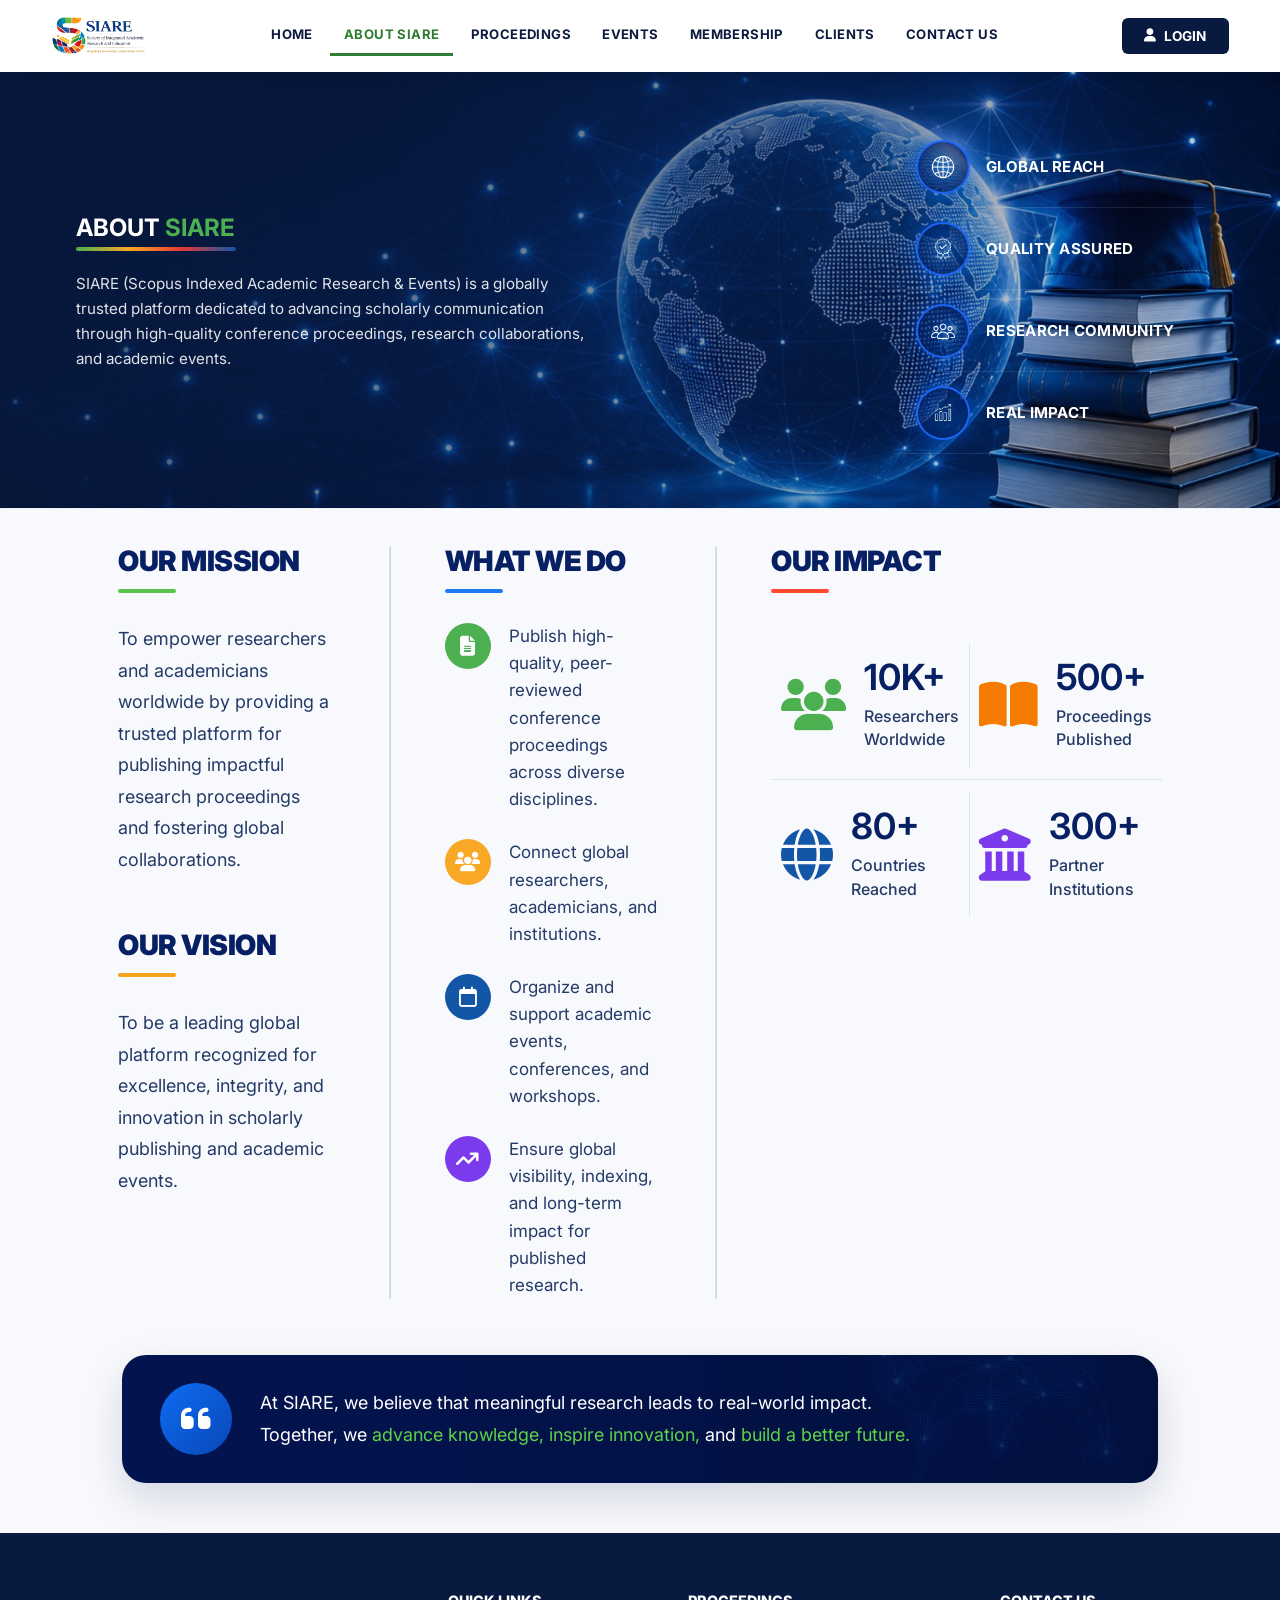
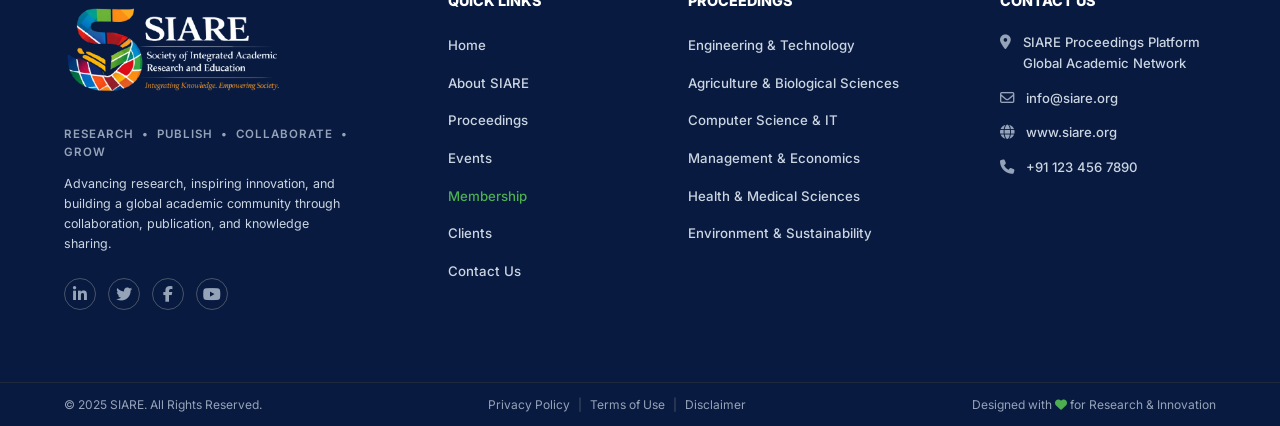
==== commit f1247812: "Enhance about page layout and styling; add new side panel with features" ====
--- a/about.html
+++ b/about.html
@@ -1,185 +1,313 @@
-<!DOCTYPE html>
+<!doctype html>
 <html lang="en">
-<head>
-<meta charset="UTF-8">
-<meta name="viewport" content="width=device-width, initial-scale=1.0">
-<title>About SIARE – Proceedings Platform</title>
-<link rel="preconnect" href="https://fonts.googleapis.com">
-<link rel="preconnect" href="https://fonts.gstatic.com" crossorigin>
-<link href="https://fonts.googleapis.com/css2?family=Inter:wght@400;500;600;700;800;900&display=swap" rel="stylesheet">
-<link rel="stylesheet" href="https://cdnjs.cloudflare.com/ajax/libs/font-awesome/6.5.0/css/all.min.css">
-<link rel="stylesheet" href="siare.css">
-</head>
-<body class="about-page">
-
-<header class="header">
-  <a href="index.html" class="header-logo">
-    <img src="images/image.png" alt="SIARE Logo">
-  </a>
-  <input type="checkbox" id="nav-toggle" class="nav-toggle">
-  <label for="nav-toggle" class="hamburger">&#9776;</label>
-  <nav class="nav-menu" id="navMenu">
-    <a href="index.html"       class="nav-link">HOME</a>
-    <a href="about.html"       class="nav-link active">ABOUT SIARE</a>
-    <a href="proceedings.html" class="nav-link">PROCEEDINGS</a>
-    <a href="events.html"      class="nav-link">EVENTS</a>
-    <a href="membership.html"  class="nav-link">MEMBERSHIP</a>
-    <a href="clients.html"     class="nav-link">CLIENTS</a>
-    <a href="contact.html"     class="nav-link">CONTACT US</a>
-  </nav>
-  <div class="header-action">
-    <button class="login-btn"><i class="fa-solid fa-user"></i> LOGIN</button>
-  </div>
-</header>
-
-<section class="page-section">
-  <div class="section-hero about-hero">
-    <div class="section-hero-content">
-      <div class="hero-left">
-        <h1 class="hero-title">ABOUT <span class="text-green">SIARE</span></h1>
-        <div class="title-underline"></div>
-        <p class="hero-desc">SIARE (Scopus Indexed Academic Research &amp; Events) is a globally trusted platform dedicated to advancing scholarly communication through high-quality conference proceedings, research collaborations, and academic events.</p>
-      </div>
-      <div class="hero-right">
+  <head>
+    <meta charset="UTF-8" />
+    <meta name="viewport" content="width=device-width, initial-scale=1.0" />
+    <title>About SIARE – Proceedings Platform</title>
+    <link rel="preconnect" href="https://fonts.googleapis.com" />
+    <link rel="preconnect" href="https://fonts.gstatic.com" crossorigin />
+    <link
+      href="https://fonts.googleapis.com/css2?family=Inter:wght@400;500;600;700;800;900&display=swap"
+      rel="stylesheet"
+    />
+    <link
+      rel="stylesheet"
+      href="https://cdnjs.cloudflare.com/ajax/libs/font-awesome/6.5.0/css/all.min.css"
+    />
+    <link rel="stylesheet" href="siare.css" />
+  </head>
+  <body class="about-page">
+    <header class="header">
+      <a href="index.html" class="header-logo">
+        <img src="images/image.png" alt="SIARE Logo" />
+      </a>
+      <input type="checkbox" id="nav-toggle" class="nav-toggle" />
+      <label for="nav-toggle" class="hamburger">&#9776;</label>
+      <nav class="nav-menu" id="navMenu">
+        <a href="index.html" class="nav-link">HOME</a>
+        <a href="about.html" class="nav-link active">ABOUT SIARE</a>
+        <a href="proceedings.html" class="nav-link">PROCEEDINGS</a>
+        <a href="events.html" class="nav-link">EVENTS</a>
+        <a href="membership.html" class="nav-link">MEMBERSHIP</a>
+        <a href="clients.html" class="nav-link">CLIENTS</a>
+        <a href="contact.html" class="nav-link">CONTACT US</a>
+      </nav>
+      <div class="header-action">
+        <button class="login-btn">
+          <i class="fa-solid fa-user"></i> LOGIN
+        </button>
+      </div>
+    </header>
+
+    <section class="page-section">
+      <div class="section-hero about-hero">
+        <div class="section-hero-content">
+          <div class="hero-left">
+            <h1 class="hero-title">
+              ABOUT <span class="text-green">SIARE</span>
+            </h1>
+            <div class="title-underline"></div>
+            <p class="hero-desc">
+              SIARE (Scopus Indexed Academic Research &amp; Events) is a
+              globally trusted platform dedicated to advancing scholarly
+              communication through high-quality conference proceedings,
+              research collaborations, and academic events.
+            </p>
+          </div>
+          <!-- <div class="hero-right">
         <ul class="hero-feature-list-about">
           <li><img src="icons/globe.png" alt=""><span>GLOBAL REACH</span></li>
           <li><img src="icons/badge.png" alt=""><span>QUALITY ASSURED</span></li>
           <li><img src="icons/user.png"  alt=""><span>RESEARCH COMMUNITY</span></li>
           <li><img src="icons/chart.png" alt=""><span>REAL IMPACT</span></li>
         </ul>
-      </div>
+      </div> -->
+<div class="about-side-panel">
+
+  <div class="about-side-item">
+    <div class="about-side-icon">
+      <img src="icons/globe.png" alt="">
     </div>
+    <h4>GLOBAL REACH</h4>
   </div>
 
-  <!-- Mission / What We Do / Impact -->
-  <section class="about-info-section">
-    <div class="about-info-grid">
-      <div class="about-info-col">
-        <h3 class="about-block-title line-green">OUR MISSION</h3>
-        <p>To empower researchers and academicians worldwide by providing a trusted platform for publishing impactful research proceedings and fostering global collaborations.</p>
-        <h3 class="about-block-title line-orange">OUR VISION</h3>
-        <p>To be a leading global platform recognized for excellence, integrity, and innovation in scholarly publishing and academic events.</p>
-      </div>
-
-      <div class="about-info-col about-do-col">
-        <h3 class="about-block-title line-blue">WHAT WE DO</h3>
-        <div class="about-do-list">
-          <div class="about-do-item">
-            <div class="about-do-icon bg-green"><i class="fa-solid fa-file-lines"></i></div>
-            <p>Publish high-quality, peer-reviewed conference proceedings across diverse disciplines.</p>
-          </div>
-          <div class="about-do-item">
-            <div class="about-do-icon bg-yellow"><i class="fa-solid fa-users"></i></div>
-            <p>Connect global researchers, academicians, and institutions.</p>
-          </div>
-          <div class="about-do-item">
-            <div class="about-do-icon bg-blue"><i class="fa-regular fa-calendar"></i></div>
-            <p>Organize and support academic events, conferences, and workshops.</p>
-          </div>
-          <div class="about-do-item">
-            <div class="about-do-icon bg-purple"><i class="fa-solid fa-arrow-trend-up"></i></div>
-            <p>Ensure global visibility, indexing, and long-term impact for published research.</p>
-          </div>
-        </div>
-      </div>
-
-      <div class="about-info-col">
-        <h3 class="about-block-title line-red">OUR IMPACT</h3>
-        <div class="about-impact-grid">
-          <div class="about-impact-item">
-            <i class="fa-solid fa-users text-green"></i>
-            <div><h2>10K+</h2><p>Researchers Worldwide</p></div>
-          </div>
-          <div class="about-impact-item">
-            <i class="fa-solid fa-book-open text-orange"></i>
-            <div><h2>500+</h2><p>Proceedings Published</p></div>
-          </div>
-          <div class="about-impact-item">
-            <i class="fa-solid fa-globe text-blue"></i>
-            <div><h2>80+</h2><p>Countries Reached</p></div>
-          </div>
-          <div class="about-impact-item">
-            <i class="fa-solid fa-building-columns text-purple"></i>
-            <div><h2>300+</h2><p>Partner Institutions</p></div>
-          </div>
-        </div>
-      </div>
+  <div class="about-side-item">
+    <div class="about-side-icon">
+      <img src="icons/badge.png" alt="">
     </div>
-  </section>
-</section>
-
-<!-- Quote banner -->
-<section class="impact-banner-wrapper">
-  <div class="impact-banner">
-    <div class="quote-icon"><i class="fa-solid fa-quote-left"></i></div>
-    <div class="impact-text">
-      <p>At SIARE, we believe that meaningful research leads to real-world impact.<br>
-      Together, we <span class="text-green">advance knowledge, inspire innovation,</span> and <span class="text-green">build a better future.</span></p>
+    <h4>QUALITY ASSURED</h4>
+  </div>
+
+  <div class="about-side-item">
+    <div class="about-side-icon">
+      <img src="icons/user.png" alt="">
     </div>
+    <h4>RESEARCH COMMUNITY</h4>
   </div>
-</section>
-
-<footer id="contact" class="main-footer">
-  <div class="container footer-grid">
-    <div class="footer-col">
-      <div class="footer-logo mb-1"><img src="images/footerlogo.png" alt="SIARE" style="width:220px;height:auto;object-fit:contain;"></div>
-      <p class="footer-tagline mb-1">RESEARCH &nbsp;&bull;&nbsp; PUBLISH &nbsp;&bull;&nbsp; COLLABORATE &nbsp;&bull;&nbsp; GROW</p>
-      <p class="footer-desc">Advancing research, inspiring innovation, and building a global academic community through collaboration, publication, and knowledge sharing.</p>
-      <div class="social-icons mt-2">
-        <a href="#"><i class="fa-brands fa-linkedin-in"></i></a>
-        <a href="#"><i class="fa-brands fa-twitter"></i></a>
-        <a href="#"><i class="fa-brands fa-facebook-f"></i></a>
-        <a href="#"><i class="fa-brands fa-youtube"></i></a>
-      </div>
+
+  <div class="about-side-item">
+    <div class="about-side-icon">
+      <img src="icons/chart.png" alt="">
     </div>
-    <div class="footer-col">
-      <h4 class="footer-heading">QUICK LINKS</h4>
-      <ul class="footer-links">
-        <li><a href="index.html">Home</a></li>
-        <li><a href="about.html">About SIARE</a></li>
-        <li><a href="proceedings.html">Proceedings</a></li>
-        <li><a href="events.html">Events</a></li>
-        <li><a href="membership.html" class="text-green">Membership</a></li>
-        <li><a href="clients.html">Clients</a></li>
-        <li><a href="contact.html">Contact Us</a></li>
-      </ul>
-    </div>
-    <div class="footer-col">
-      <h4 class="footer-heading">PROCEEDINGS</h4>
-      <ul class="footer-links">
-        <li><a href="#">Engineering &amp; Technology</a></li>
-        <li><a href="#">Agriculture &amp; Biological Sciences</a></li>
-        <li><a href="#">Computer Science &amp; IT</a></li>
-        <li><a href="#">Management &amp; Economics</a></li>
-        <li><a href="#">Health &amp; Medical Sciences</a></li>
-        <li><a href="#">Environment &amp; Sustainability</a></li>
-      </ul>
-    </div>
-    <div class="footer-col">
-      <h4 class="footer-heading">CONTACT US</h4>
-      <ul class="footer-contact">
-        <li><i class="fa-solid fa-location-dot"></i><span>SIARE Proceedings Platform<br>Global Academic Network</span></li>
-        <li><i class="fa-regular fa-envelope"></i><span>info@siare.org</span></li>
-        <li><i class="fa-solid fa-globe"></i><span>www.siare.org</span></li>
-        <li><i class="fa-solid fa-phone"></i><span>+91 123 456 7890</span></li>
-      </ul>
-    </div>
+    <h4>REAL IMPACT</h4>
   </div>
-  <div class="footer-bottom border-top mt-3 pt-1 pb-1">
-    <div class="container d-flex justify-between align-center" style="font-size:0.75rem;color:#94a3b8;flex-wrap:wrap;gap:0.5rem;">
-      <p>&copy; 2025 SIARE. All Rights Reserved.</p>
-      <div class="footer-bottom-links">
-        <a href="#">Privacy Policy</a><span>|</span><a href="#">Terms of Use</a><span>|</span><a href="#">Disclaimer</a>
-      </div>
-      <p>Designed with <i class="fa-solid fa-heart text-green"></i> for Research &amp; Innovation</p>
-    </div>
-  </div>
-</footer>
-
-<script>
-  document.querySelector('.hamburger').addEventListener('click', () => {
-    document.getElementById('navMenu').classList.toggle('open');
-  });
-</script>
-</body>
+
+</div>
+
+          
+        </div>
+      </div>
+
+      <!-- Mission / What We Do / Impact -->
+      <section class="about-info-section">
+        <div class="about-info-grid">
+          <div class="about-info-col">
+            <h3 class="about-block-title line-green">OUR MISSION</h3>
+            <p>
+              To empower researchers and academicians worldwide by providing a
+              trusted platform for publishing impactful research proceedings and
+              fostering global collaborations.
+            </p>
+            <h3 class="about-block-title line-orange">OUR VISION</h3>
+            <p>
+              To be a leading global platform recognized for excellence,
+              integrity, and innovation in scholarly publishing and academic
+              events.
+            </p>
+          </div>
+
+          <div class="about-info-col about-do-col">
+            <h3 class="about-block-title line-blue">WHAT WE DO</h3>
+            <div class="about-do-list">
+              <div class="about-do-item">
+                <div class="about-do-icon bg-green">
+                  <i class="fa-solid fa-file-lines"></i>
+                </div>
+                <p>
+                  Publish high-quality, peer-reviewed conference proceedings
+                  across diverse disciplines.
+                </p>
+              </div>
+              <div class="about-do-item">
+                <div class="about-do-icon bg-yellow">
+                  <i class="fa-solid fa-users"></i>
+                </div>
+                <p>
+                  Connect global researchers, academicians, and institutions.
+                </p>
+              </div>
+              <div class="about-do-item">
+                <div class="about-do-icon bg-blue">
+                  <i class="fa-regular fa-calendar"></i>
+                </div>
+                <p>
+                  Organize and support academic events, conferences, and
+                  workshops.
+                </p>
+              </div>
+              <div class="about-do-item">
+                <div class="about-do-icon bg-purple">
+                  <i class="fa-solid fa-arrow-trend-up"></i>
+                </div>
+                <p>
+                  Ensure global visibility, indexing, and long-term impact for
+                  published research.
+                </p>
+              </div>
+            </div>
+          </div>
+
+          <div class="about-info-col">
+            <h3 class="about-block-title line-red">OUR IMPACT</h3>
+            <div class="about-impact-grid">
+              <div class="about-impact-item">
+                <i class="fa-solid fa-users text-green"></i>
+                <div>
+                  <h2>10K+</h2>
+                  <p>Researchers Worldwide</p>
+                </div>
+              </div>
+              <div class="about-impact-item">
+                <i class="fa-solid fa-book-open text-orange"></i>
+                <div>
+                  <h2>500+</h2>
+                  <p>Proceedings Published</p>
+                </div>
+              </div>
+              <div class="about-impact-item">
+                <i class="fa-solid fa-globe text-blue"></i>
+                <div>
+                  <h2>80+</h2>
+                  <p>Countries Reached</p>
+                </div>
+              </div>
+              <div class="about-impact-item">
+                <i class="fa-solid fa-building-columns text-purple"></i>
+                <div>
+                  <h2>300+</h2>
+                  <p>Partner Institutions</p>
+                </div>
+              </div>
+            </div>
+          </div>
+        </div>
+      </section>
+    </section>
+
+    <!-- Quote banner -->
+    <section class="impact-banner-wrapper">
+      <div class="impact-banner">
+        <div class="quote-icon"><i class="fa-solid fa-quote-left"></i></div>
+        <div class="impact-text">
+          <p>
+            At SIARE, we believe that meaningful research leads to real-world
+            impact.<br />
+            Together, we
+            <span class="text-green"
+              >advance knowledge, inspire innovation,</span
+            >
+            and <span class="text-green">build a better future.</span>
+          </p>
+        </div>
+      </div>
+    </section>
+
+    <footer id="contact" class="main-footer">
+      <div class="container footer-grid">
+        <div class="footer-col">
+          <div class="footer-logo mb-1">
+            <img
+              src="images/footerlogo.png"
+              alt="SIARE"
+              style="width: 220px; height: auto; object-fit: contain"
+            />
+          </div>
+          <p class="footer-tagline mb-1">
+            RESEARCH &nbsp;&bull;&nbsp; PUBLISH &nbsp;&bull;&nbsp; COLLABORATE
+            &nbsp;&bull;&nbsp; GROW
+          </p>
+          <p class="footer-desc">
+            Advancing research, inspiring innovation, and building a global
+            academic community through collaboration, publication, and knowledge
+            sharing.
+          </p>
+          <div class="social-icons mt-2">
+            <a href="#"><i class="fa-brands fa-linkedin-in"></i></a>
+            <a href="#"><i class="fa-brands fa-twitter"></i></a>
+            <a href="#"><i class="fa-brands fa-facebook-f"></i></a>
+            <a href="#"><i class="fa-brands fa-youtube"></i></a>
+          </div>
+        </div>
+        <div class="footer-col">
+          <h4 class="footer-heading">QUICK LINKS</h4>
+          <ul class="footer-links">
+            <li><a href="index.html">Home</a></li>
+            <li><a href="about.html">About SIARE</a></li>
+            <li><a href="proceedings.html">Proceedings</a></li>
+            <li><a href="events.html">Events</a></li>
+            <li><a href="membership.html" class="text-green">Membership</a></li>
+            <li><a href="clients.html">Clients</a></li>
+            <li><a href="contact.html">Contact Us</a></li>
+          </ul>
+        </div>
+        <div class="footer-col">
+          <h4 class="footer-heading">PROCEEDINGS</h4>
+          <ul class="footer-links">
+            <li><a href="#">Engineering &amp; Technology</a></li>
+            <li><a href="#">Agriculture &amp; Biological Sciences</a></li>
+            <li><a href="#">Computer Science &amp; IT</a></li>
+            <li><a href="#">Management &amp; Economics</a></li>
+            <li><a href="#">Health &amp; Medical Sciences</a></li>
+            <li><a href="#">Environment &amp; Sustainability</a></li>
+          </ul>
+        </div>
+        <div class="footer-col">
+          <h4 class="footer-heading">CONTACT US</h4>
+          <ul class="footer-contact">
+            <li>
+              <i class="fa-solid fa-location-dot"></i
+              ><span
+                >SIARE Proceedings Platform<br />Global Academic Network</span
+              >
+            </li>
+            <li>
+              <i class="fa-regular fa-envelope"></i><span>info@siare.org</span>
+            </li>
+            <li><i class="fa-solid fa-globe"></i><span>www.siare.org</span></li>
+            <li>
+              <i class="fa-solid fa-phone"></i><span>+91 123 456 7890</span>
+            </li>
+          </ul>
+        </div>
+      </div>
+      <div class="footer-bottom border-top mt-3 pt-1 pb-1">
+        <div
+          class="container d-flex justify-between align-center"
+          style="
+            font-size: 0.75rem;
+            color: #94a3b8;
+            flex-wrap: wrap;
+            gap: 0.5rem;
+          "
+        >
+          <p>&copy; 2025 SIARE. All Rights Reserved.</p>
+          <div class="footer-bottom-links">
+            <a href="#">Privacy Policy</a><span>|</span
+            ><a href="#">Terms of Use</a><span>|</span
+            ><a href="#">Disclaimer</a>
+          </div>
+          <p>
+            Designed with <i class="fa-solid fa-heart text-green"></i> for
+            Research &amp; Innovation
+          </p>
+        </div>
+      </div>
+    </footer>
+
+    <script>
+      document.querySelector(".hamburger").addEventListener("click", () => {
+        document.getElementById("navMenu").classList.toggle("open");
+      });
+    </script>
+  </body>
 </html>
--- a/siare.css
+++ b/siare.css
@@ -3056,4 +3056,133 @@
   .feature-item:last-child{
     border-bottom:none;
   }
+}
+
+/* About page new css */
+/* =========================================
+   NEW ABOUT SIDE PANEL
+========================================= */
+
+
+/* =========================================
+   ABOUT SIDE PANEL
+========================================= */
+
+.about-side-panel{
+  display:flex;
+  flex-direction:column;
+
+  width:310px;
+
+}
+
+/* ITEM */
+
+.about-side-item{
+  width:100%;
+
+  min-height:82px;
+
+  display:flex;
+  align-items:center;
+
+  gap:16px;
+
+  padding:0 22px;
+
+  border-bottom:
+    1px solid rgba(255,255,255,.10);
+
+  transition:.3s ease;
+}
+
+/* HOVER */
+
+.about-side-item:hover{
+  background:
+    rgba(255,255,255,.03);
+
+  transform:translateX(6px);
+}
+
+/* ICON */
+
+.about-side-icon{
+  width:54px;
+  height:54px;
+
+  flex:0 0 54px;
+
+  border-radius:50%;
+
+  display:flex;
+  align-items:center;
+  justify-content:center;
+
+  border:2px solid rgba(31,108,255,.9);
+
+  background:
+    radial-gradient(
+      circle,
+      rgba(0,120,255,.18),
+      rgba(0,25,90,.96)
+    );
+
+  box-shadow:
+    0 0 18px rgba(0,102,255,.55);
+}
+
+/* IMAGE */
+
+.about-side-icon img{
+  width:24px;
+  height:24px;
+
+  object-fit:contain;
+
+  filter:brightness(0) invert(1);
+}
+
+/* TEXT */
+
+.about-side-item h4{
+  margin:0;
+
+  color:#ffffff;
+
+  font-size:15px;
+
+  line-height:1.2;
+
+  font-weight:700;
+
+  letter-spacing:.3px;
+
+  text-transform:uppercase;
+}
+
+/* RESPONSIVE */
+
+@media(max-width:768px){
+
+  .about-side-panel{
+    width:100%;
+  }
+
+  .about-side-item{
+    min-height:74px;
+
+    padding:0 16px;
+  }
+
+  .about-side-item h4{
+    font-size:13px;
+  }
+
+  .about-side-icon{
+    width:48px;
+    height:48px;
+
+    flex:0 0 48px;
+  }
 }
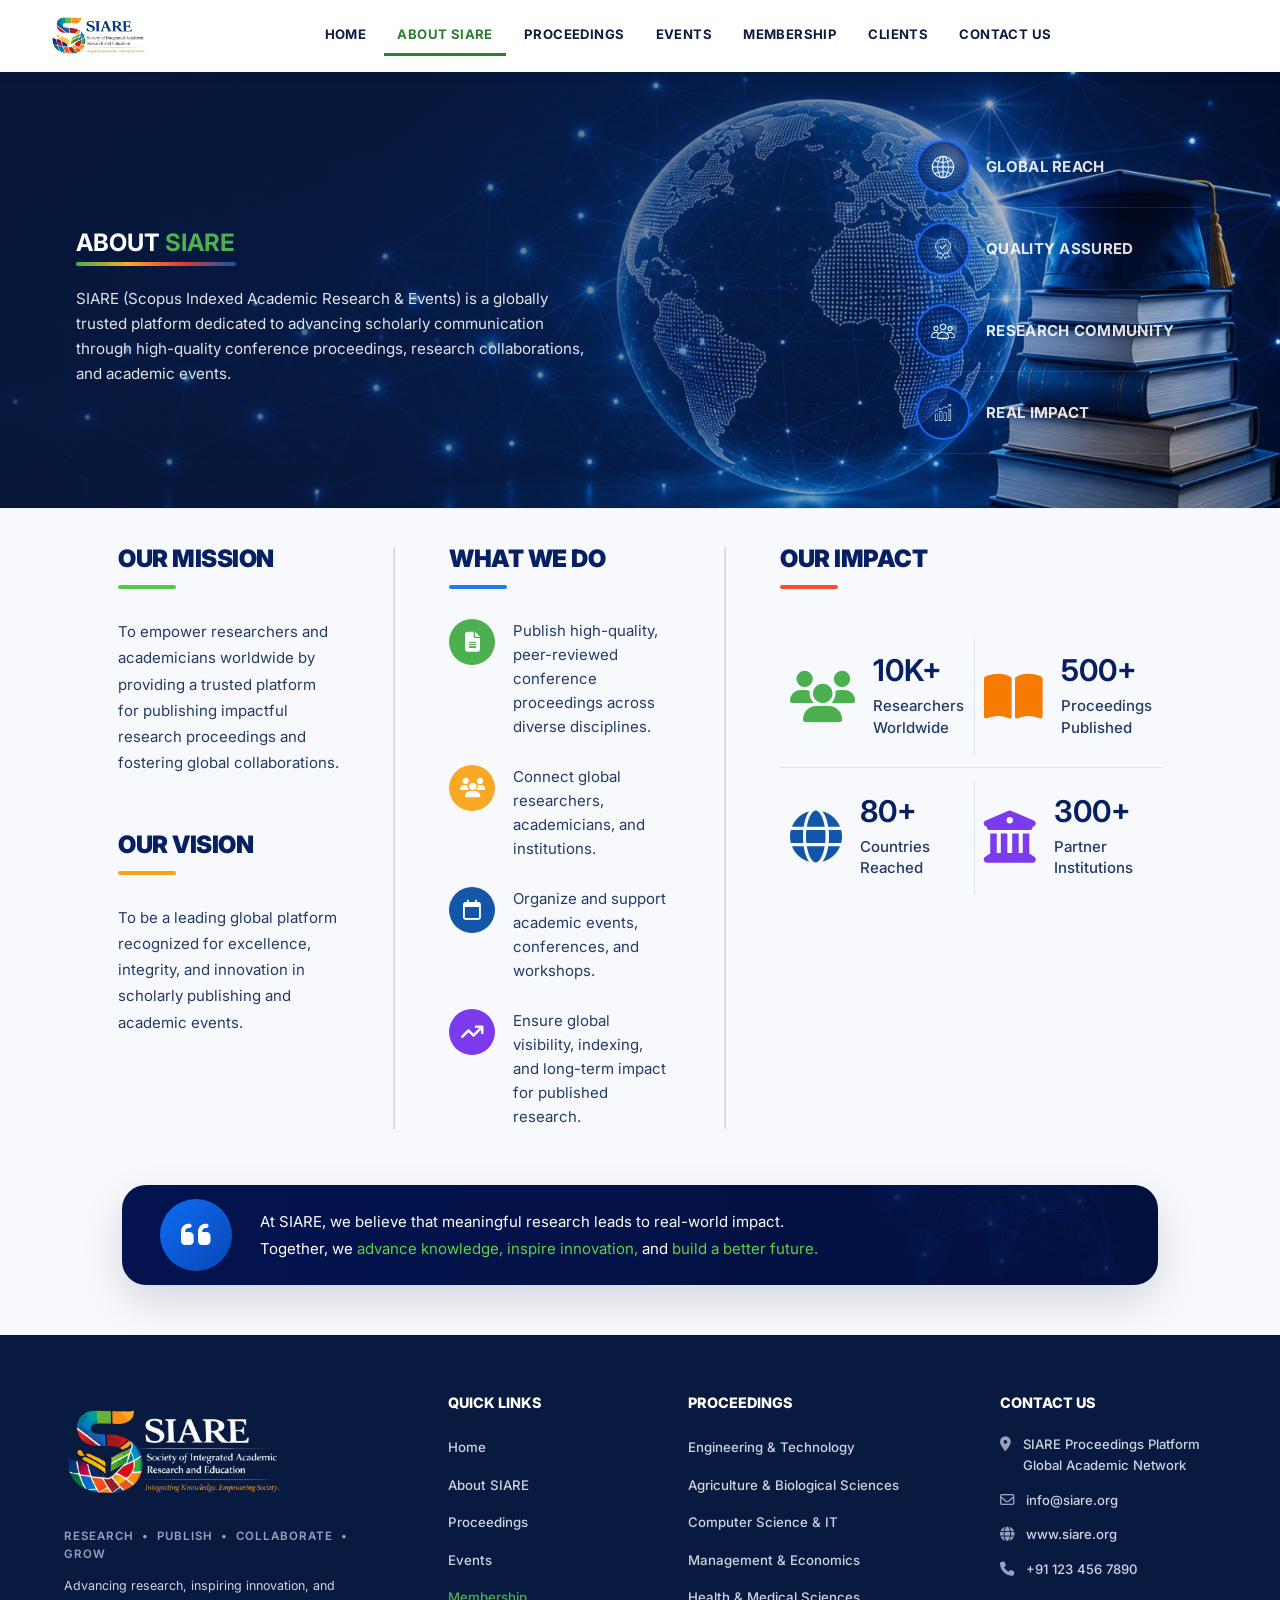
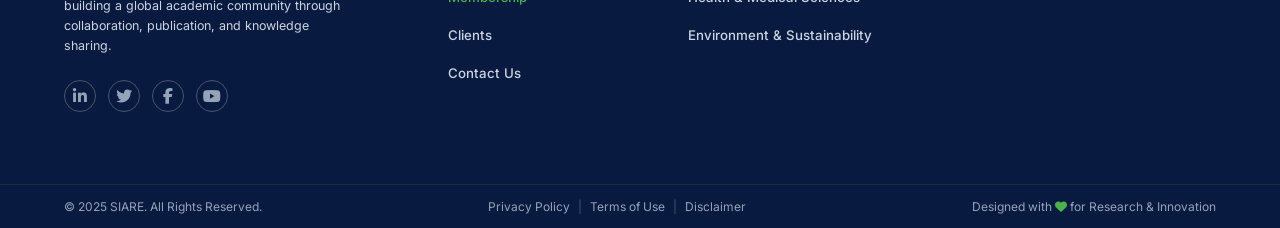
==== commit bfab97cd: "Refactor code structure for improved readability and maintainability" ====
--- a/about.html
+++ b/about.html
@@ -14,7 +14,7 @@
       rel="stylesheet"
       href="https://cdnjs.cloudflare.com/ajax/libs/font-awesome/6.5.0/css/all.min.css"
     />
-    <link rel="stylesheet" href="siare.css" />
+    <link rel="stylesheet" href="siare2.css" />
   </head>
   <body class="about-page">
     <header class="header">
--- a/siare2.css
+++ b/siare2.css
@@ -0,0 +1,3530 @@
+/* ============================================================
+   SIARE PROCEEDINGS PLATFORM — MASTER STYLESHEET
+   Matches reference screenshots pixel-perfect
+   ============================================================ */
+
+/* ─── 1. CSS Variables ─────────────────────────────────────── */
+:root {
+  --navy:        #091a40;
+  --navy-deep:   #061030;
+  --brand-blue:  #1355a6;
+  --brand-green: #2e7d32;
+  --accent-green:#4caf50;
+  --accent-red:  #e53935;
+  --accent-orange:#f57c00;
+  --accent-amber: #f9a825;
+  --gold:        #eab308;
+  --text-dark:   #0d1b3e;
+  --text-body:   #475569;
+  --text-light:  #94a3b8;
+  --border:      #cbd5e1;
+  --bg-light:    #f4f8fb;
+  --bg-section:  #f8fafc;
+  --white:       #ffffff;
+  --shadow-sm:   0 2px 8px rgba(0,0,0,0.06);
+  --shadow-md:   0 4px 16px rgba(0,0,0,0.1);
+  --shadow-lg:   0 10px 30px rgba(0,0,0,0.12);
+  --radius-sm:   6px;
+  --radius-md:   10px;
+  --radius-lg:   16px;
+  --radius-xl:   24px;
+  --transition:  all 0.3s ease;
+}
+
+/* ─── 2. Reset & Base ──────────────────────────────────────── */
+*, *::before, *::after { margin: 0; padding: 0; box-sizing: border-box; }
+html { scroll-behavior: smooth; font-size: 16px; }
+body {
+  font-family: 'Inter', sans-serif;
+  background: var(--white);
+  color: var(--text-body);
+  overflow-x: hidden;
+  line-height: 1.6;
+}
+img { display: block; max-width: 100%; }
+a { text-decoration: none; }
+button { cursor: pointer; font-family: inherit; }
+ul { list-style: none; }
+
+/* ─── 3. Utility Classes ───────────────────────────────────── */
+.container       { max-width: 1280px; margin: 0 auto; padding: 0 5%; }
+.text-center     { text-align: center; }
+.d-flex          { display: flex; }
+.align-center    { align-items: center; }
+.justify-between { justify-content: space-between; }
+.mt-1 { margin-top: 0.75rem; } .mt-2 { margin-top: 1.5rem; } .mt-3 { margin-top: 3rem; }
+.mb-1 { margin-bottom: 0.75rem; } .mb-2 { margin-bottom: 1.5rem; } .mb-3 { margin-bottom: 3rem; }
+.pt-1 { padding-top: 0.75rem; } .pt-3 { padding-top: 3rem; }
+.pb-1 { padding-bottom: 0.75rem; } .pb-3 { padding-bottom: 3rem; }
+
+.text-green  { color: var(--accent-green); }
+.text-orange { color: var(--accent-orange); }
+.text-blue   { color: var(--brand-blue); }
+.text-purple { color: #7c3aed; }
+.text-red    { color: var(--accent-red); }
+.text-teal   { color: #0d9488; }
+.text-darkblue { color: var(--navy); }
+.text-white  { color: #fff; }
+
+.bg-green    { background-color: var(--accent-green); }
+.bg-orange   { background-color: var(--accent-orange); }
+.bg-blue     { background-color: var(--brand-blue); }
+.bg-purple   { background-color: #7c3aed; }
+.bg-red      { background-color: var(--accent-red); }
+.bg-yellow   { background-color: var(--accent-amber); }
+.bg-darkblue { background-color: var(--navy); }
+.bg-light    { background-color: var(--bg-light); }
+.border-top  { border-top: 1px solid #1e293b; }
+
+/* ─── 4. Buttons ───────────────────────────────────────────── */
+.btn-primary,
+.btn-green,
+.btn-darkblue,
+.btn-yellow,
+.btn-outline-white,
+.btn-outline-green,
+.btn-outline-orange,
+.btn-outline-red,
+.btn-outline-blue {
+  display: inline-flex;
+  align-items: center;
+  gap: 0.5rem;
+  padding: 0.75rem 1.5rem;
+  border-radius: var(--radius-sm);
+  font-weight: 700;
+  font-size: 0.85rem;
+  letter-spacing: 0.5px;
+  border: 2px solid transparent;
+  transition: var(--transition);
+  white-space: nowrap;
+}
+.btn-primary, .btn-darkblue {
+  background: var(--navy); color: #fff; border-color: var(--navy);
+  border-radius: 50px;
+}
+.btn-primary:hover, .btn-darkblue:hover { background: var(--brand-blue); border-color: var(--brand-blue); transform: translateY(-1px); }
+.btn-green     { background: var(--brand-green); color: #fff; border-color: var(--brand-green); border-radius: 50px; }
+.btn-green:hover { background: #1b5e20; border-color: #1b5e20; transform: translateY(-1px); }
+.btn-yellow    { background: var(--gold); color: var(--navy); border-color: var(--gold); }
+.btn-yellow:hover { background: #d97706; }
+.btn-outline-white { background: transparent; color: #fff; border-color: #fff; border-radius: 50px; }
+.btn-outline-white:hover { background: #fff; color: var(--navy); }
+.btn-outline-green  { color: var(--brand-green); border-color: var(--brand-green); background: transparent; }
+.btn-outline-green:hover  { background: var(--brand-green); color: #fff; }
+.btn-outline-orange { color: var(--accent-orange); border-color: var(--accent-orange); background: transparent; }
+.btn-outline-orange:hover { background: var(--accent-orange); color: #fff; }
+.btn-outline-red    { color: var(--accent-red); border-color: var(--accent-red); background: transparent; }
+.btn-outline-red:hover    { background: var(--accent-red); color: #fff; }
+.btn-outline-blue   { color: var(--brand-blue); border-color: var(--brand-blue); background: transparent; }
+.btn-outline-blue:hover   { background: var(--brand-blue); color: #fff; }
+
+/* home page navigation */
+/* =========================================
+   DEFAULT HEADER (OTHER PAGES)
+========================================= */
+
+.home-header{
+  position: sticky;
+  top: 0;
+  left: 0;
+
+  width: 100%;
+
+  z-index: 1000;
+
+  background: #001247;
+
+  box-shadow: 0 2px 12px rgba(0,0,0,0.08);
+
+  display: flex;
+  align-items: center;
+  justify-content: space-between;
+
+  padding: 0 4%;
+
+  height: 72px;
+}
+
+/* DEFAULT NAV LINKS */
+
+.nav-link{
+  display: inline-flex;
+  align-items: center;
+
+  padding: 0.5rem 0.85rem;
+
+  font-size: 0.82rem;
+  font-weight: 700;
+
+  text-transform: uppercase;
+
+  letter-spacing: 0.4px;
+
+  color: #001247;
+
+  border-bottom: 3px solid transparent;
+
+  transition: var(--transition);
+
+  white-space: nowrap;
+
+  text-decoration: none;
+}
+
+.nav-link:hover,
+.nav-link.active{
+  color: var(--brand-green);
+
+  border-bottom-color: var(--brand-green);
+}
+
+/* =========================================
+   HOME PAGE HEADER
+========================================= */
+
+.home-header{
+  background: #001247;
+}
+
+/* HOME PAGE LINKS */
+
+.home-header .nav-link{
+  color: #ffffff;
+}
+
+.home-header .nav-link:hover,
+.home-header .nav-link.active{
+  color: #4caf50;
+
+  border-bottom-color: #4caf50;
+}
+
+.home-login-btn{
+  display: inline-flex;
+  align-items: center;
+  gap: 0.5rem;
+  background: #4caf50;
+  color: #fff;
+  border: none;
+  padding: 0.65rem 1.4rem;
+  border-radius: var(--radius-sm);
+  font-weight: 700;
+  font-size: 0.85rem;
+  transition: var(--transition);
+}
+/* ─── 5. Navigation / Header ───────────────────────────────── */
+.header {
+  position: sticky;
+  top: 0;
+  left: 0;
+  width: 100%;
+  z-index: 1000;
+  background: var(--white);
+  box-shadow: 0 2px 12px rgba(0,0,0,0.08);
+  display: flex;
+  align-items: center;
+  justify-content: space-between;
+  padding: 0 4%;
+  height: 72px;
+}
+
+/* Logo */
+.header-logo {
+  display: flex;
+  align-items: center;
+  gap: 0.75rem;
+  flex-shrink: 0;
+}
+.header-logo img {
+  height: 54px;
+  width: auto;
+  object-fit: contain;
+}
+
+/* Nav menu */
+.nav-toggle { display: none; }
+.hamburger  { display: none; cursor: pointer; font-size: 1.5rem; color: var(--navy); }
+
+.nav-menu {
+  display: flex;
+  align-items: center;
+  gap: 0.25rem;
+  background: transparent;
+  padding: 0;
+  position: static;
+  width: auto;
+}
+
+.nav-link {
+  display: inline-flex;
+  align-items: center;
+  padding: 0.5rem 0.85rem;
+  font-size: 0.82rem;
+  font-weight: 700;
+  text-transform: uppercase;
+  letter-spacing: 0.4px;
+  color: var(--text-dark);
+  border-bottom: 3px solid transparent;
+  transition: var(--transition);
+  white-space: nowrap;
+  text-decoration: none;
+}
+.nav-link:hover,
+.nav-link.active {
+  color: var(--brand-green);
+  border-bottom-color: var(--brand-green);
+}
+
+.header-action { flex-shrink: 0; }
+.login-btn {
+  display: none;
+  align-items: center;
+  gap: 0.5rem;
+  background: var(--navy);
+  color: #fff;
+  border: none;
+  padding: 0.65rem 1.4rem;
+  border-radius: var(--radius-sm);
+  font-weight: 700;
+  font-size: 0.85rem;
+  transition: var(--transition);
+}
+.login-btn:hover { background: var(--brand-blue); }
+
+/* ─── 6. Section Hero (sub-pages) ──────────────────────────── */
+.section-hero {
+  position: relative;
+  overflow: hidden;
+  min-height: 420px;
+  background-color: var(--navy);
+  background-size: cover;
+  background-position: center;
+  background-repeat: no-repeat;
+  padding: 3rem 5%;
+  color: #fff;
+}
+.section-hero::before {
+  content: '';
+  position: absolute;
+  inset: 0;
+  background: linear-gradient(120deg, rgba(9,26,64,0.82) 0%, rgba(9,26,64,0.45) 60%, transparent 100%);
+  z-index: 0;
+}
+
+/* curved bottom wave */
+.section-hero::after {
+  content: '';
+  position: absolute;
+  bottom: -2px;
+  left: 0;
+  right: 0;
+  height: 60px;
+  background: var(--white);
+  clip-path: ellipse(55% 100% at 50% 100%);
+  z-index: 1;
+}
+
+.section-hero.about-hero     { background-image: url('images/about.jpeg'); }
+.section-hero.proceedings-hero { background-image: url('images/proc.png'); }
+.section-hero.events-hero    { background-image: url('images/globe.png'); }
+.section-hero.membership-hero { background-image: url('images/membership.jpeg'); }
+.section-hero.clients-hero   { background-image: url('images/clients.png'); }
+.section-hero.contact-hero   { background-image: url('images/contact.jpeg'); }
+
+.section-hero-content{
+  position: relative;
+  z-index: 2;
+
+  display: flex;
+  align-items: center;
+  justify-content: space-between;
+
+  width: 100%;
+  max-width: 100%;
+
+  margin: 0;
+
+  padding-left: 12px;
+  padding-right: 12px;
+
+  gap: 1rem;
+
+  min-height: 340px;
+}
+
+/* LEFT */
+
+.section-hero .hero-left{
+  flex: 0 0 720px;
+  max-width: 720px;
+}
+
+/* RIGHT */
+
+.section-hero .hero-right{
+  flex: 0 0 300px;
+
+  display: flex;
+  justify-content: flex-end;
+  align-items: flex-start;
+}
+
+.hero-headline {
+  font-size: clamp(2rem, 4.5vw, 3.8rem);
+  font-weight: 700;
+  line-height: 1.05;
+  margin-bottom: 0.75rem;
+  color: #fff;
+}
+
+.title-underline {
+  height: 4px;
+  width: 160px;
+  background: linear-gradient(90deg, var(--accent-green) 0%, var(--accent-amber) 33%, var(--accent-red) 66%, var(--brand-blue) 100%);
+  margin-bottom: 1.25rem;
+  border-radius: 2px;
+}
+
+.hero-desc {
+  color: rgba(255,255,255,0.88);
+  font-size: 0.95rem;
+  line-height: 1.65;
+  max-width: 520px;
+}
+
+.hero-buttons {
+  display: flex;
+  gap: 1rem;
+  flex-wrap: wrap;
+}
+
+/* ─── 7. Hero Feature Lists (sub-page right column) ─────────── */
+/* =========================================
+   HERO RIGHT FEATURE LIST
+   EXACT IMAGE MATCH
+========================================= */
+
+.hero-feature-list-about,
+.hero-feature-list-proceedings,
+.hero-feature-list-events{
+  list-style: none;
+
+  padding: 0;
+  margin: 0;
+
+  display: flex;
+  flex-direction: column;
+
+  gap: 0;
+
+  width: 270px;
+}
+
+/* EACH ITEM */
+
+.hero-feature-list-about li,
+.hero-feature-list-proceedings li,
+.hero-feature-list-events li{
+  position: relative;
+
+  display: flex;
+  align-items: center;
+  justify-content: flex-start;
+
+  gap: 18px;
+
+  height: 92px;
+
+  padding: 0 0 0 6px;
+
+  border-radius: 0;
+
+  background: transparent;
+  border: none;
+
+  color: #ffffff;
+
+  transition: .3s ease;
+}
+
+/* SEPARATOR LINE */
+
+.hero-feature-list-about li:not(:last-child)::after,
+.hero-feature-list-proceedings li:not(:last-child)::after,
+.hero-feature-list-events li:not(:last-child)::after{
+  content: "";
+
+  position: absolute;
+
+  left: 0;
+  bottom: 0;
+
+  width: 100%;
+  height: 1px;
+
+  background:
+    rgba(255,255,255,0.18);
+}
+
+/* HOVER */
+
+.hero-feature-list-about li:hover,
+.hero-feature-list-proceedings li:hover,
+.hero-feature-list-events li:hover{
+  transform: translateX(6px);
+}
+
+/* ICON IMAGE */
+
+.hero-feature-list-about li img,
+.hero-feature-list-proceedings li img{
+  width: 48px;
+  height: 48px;
+
+  object-fit: contain;
+
+  flex-shrink: 0;
+}
+
+/* ICON */
+
+.hero-feature-list-events li i{
+  font-size: 40px;
+
+  width: 48px;
+
+  text-align: center;
+
+  color: #ffffff;
+
+  flex-shrink: 0;
+}
+
+/* TEXT */
+
+.hero-feature-list-about li span,
+.hero-feature-list-proceedings li span,
+.hero-feature-list-events li span{
+  font-size: 14px;
+
+  line-height: 1.2;
+
+  font-weight: 400;
+
+  letter-spacing: .3px;
+
+  text-transform: uppercase;
+
+  color: #ffffff;
+}
+
+/* =========================================
+   RIGHT SIDE POSITION
+========================================= */
+
+.hero-right-content,
+.hero-feature-wrapper,
+.hero-feature-box{
+  position: absolute;
+
+  top: 135px;
+  right: 70px;
+
+  z-index: 5;
+}
+
+/* =========================================
+   RESPONSIVE
+========================================= */
+
+@media(max-width:1400px){
+
+  .hero-right-content,
+  .hero-feature-wrapper,
+  .hero-feature-box{
+    right: 90px;
+  }
+
+  .hero-feature-list-about,
+  .hero-feature-list-proceedings,
+  .hero-feature-list-events{
+    width: 240px;
+  }
+
+  .hero-feature-list-about li,
+  .hero-feature-list-proceedings li,
+  .hero-feature-list-events li{
+    height: 82px;
+  }
+
+  .hero-feature-list-about li span,
+  .hero-feature-list-proceedings li span,
+  .hero-feature-list-events li span{
+    font-size: 16px;
+  }
+}
+/* ─── 8. Centered Section Headings ─────────────────────────── */
+.centered-heading {
+  font-size: 1.7rem;
+  font-weight: 900;
+  text-transform: uppercase;
+  color: var(--navy);
+  letter-spacing: 0.5px;
+  margin-bottom: 0.5rem;
+}
+.centered-subheading {
+  font-size: 0.92rem;
+  color: var(--text-body);
+  max-width: 700px;
+  margin: 0 auto;
+  line-height: 1.6;
+}
+.section-subheading {
+  color: var(--navy);
+  font-size: 1rem;
+  font-weight: 800;
+  text-transform: uppercase;
+  margin-bottom: 1rem;
+}
+
+/* ─── 9. About Info Grid (sub-page body) ───────────────────── */
+/* =========================================================
+   ABOUT INFO SECTION
+   EXACT IMAGE MATCH
+========================================================= */
+
+.about-info-section{
+  background: #f7f9fc;
+
+  padding: 38px 64px 34px;
+
+  border-top: 1px solid #edf1f7;
+}
+
+/* GRID */
+
+.about-info-grid{
+  display: grid;
+
+  grid-template-columns: 1fr 1fr 1fr;
+
+  gap: 0;
+
+  width: 100%;
+  max-width: 100%;
+
+  margin: 0;
+}
+
+/* COLUMN */
+
+.about-info-col{
+  position: relative;
+
+  padding: 0 54px;
+}
+
+/* SEPARATOR */
+
+.about-info-col:not(:last-child)::after{
+  content: "";
+
+  position: absolute;
+
+  top: 0;
+  right: 0;
+
+  width: 1px;
+  height: 100%;
+
+  background: #dbe4ef;
+}
+
+/* =========================================================
+   TITLE
+========================================================= */
+
+.about-block-title{
+  position: relative;
+
+  display: inline-block;
+
+  font-size: 24px;
+
+  line-height: 1;
+
+  font-weight: 900;
+
+  letter-spacing: -.5px;
+
+  color: #071f63;
+
+  text-transform: uppercase;
+
+  margin-bottom: 30px;
+
+  padding-bottom: 18px;
+}
+
+/* SHORT LINE */
+
+.about-block-title::after{
+  content: "";
+
+  position: absolute;
+
+  left: 0;
+  bottom: 0;
+
+  width: 58px;
+  height: 4px;
+
+  border-radius: 20px;
+}
+
+/* COLORS */
+
+.about-block-title.line-green::after{
+  background: #55c64a;
+}
+
+.about-block-title.line-orange::after{
+  background: #f7a21b;
+}
+
+.about-block-title.line-blue::after{
+  background: #1e7bf2;
+}
+
+.about-block-title.line-red::after{
+  background: #ff4a2f;
+}
+
+/* =========================================================
+   PARAGRAPH
+========================================================= */
+
+.about-info-col p{
+  font-size: 15px;
+
+  line-height: 1.75;
+
+  font-weight: 400;
+
+  color: #243a67;
+
+  margin: 0;
+}
+
+/* =========================================================
+   MISSION VISION SPACING
+========================================================= */
+
+.about-info-col .about-block-title:nth-of-type(2){
+  margin-top: 56px;
+}
+
+/* =========================================================
+   WHAT WE DO
+========================================================= */
+
+.about-do-list{
+  display: flex;
+  flex-direction: column;
+
+  gap: 26px;
+}
+
+/* ITEM */
+
+.about-do-item{
+  display: flex;
+  align-items: flex-start;
+
+  gap: 18px;
+}
+
+/* ICON */
+
+.about-do-icon{
+  width: 46px;
+  height: 46px;
+
+  border-radius: 50%;
+
+  display: flex;
+  align-items: center;
+  justify-content: center;
+
+  color: #fff;
+
+  font-size: 20px;
+
+  flex-shrink: 0;
+}
+
+/* TEXT */
+
+.about-do-item p{
+  font-size: 15px;
+
+  line-height: 1.6;
+
+  color: #243a67;
+}
+
+/* =========================================================
+   IMPACT GRID
+========================================================= */
+
+.about-impact-grid{
+  display: grid;
+
+  grid-template-columns: 1fr 1fr;
+
+  gap: 0;
+
+  margin-top: 8px;
+}
+
+/* ITEM */
+
+.about-impact-item{
+  position: relative;
+
+  display: flex;
+  align-items: center;
+
+  gap: 18px;
+
+  padding: 28px 10px;
+}
+
+/* VERTICAL LINE */
+
+.about-impact-item:nth-child(1)::after,
+.about-impact-item:nth-child(3)::after{
+  content: "";
+
+  position: absolute;
+
+  top: 12px;
+  right: -1px;
+
+  width: 1px;
+  height: calc(100% - 24px);
+
+  background: #dbe4ef;
+}
+
+/* HORIZONTAL LINE */
+
+.about-impact-item:nth-child(1),
+.about-impact-item:nth-child(2){
+  border-bottom: 1px solid #dbe4ef;
+}
+
+/* ICON */
+
+.about-impact-item i{
+  font-size: 52px;
+
+  flex-shrink: 0;
+}
+
+/* NUMBER */
+
+.about-impact-item h2{
+  font-size: 30px;
+
+  line-height: 1;
+
+  font-weight: 650;
+
+  color: #071f63;
+
+  margin: 0 0 10px;
+}
+
+/* TEXT */
+
+.about-impact-item p{
+  font-size: 15px;
+
+  line-height: 1.45;
+
+  font-weight: 500;
+
+  color: #243a67;
+
+  margin: 0;
+}
+
+/* =========================================================
+   IMPACT BANNER
+========================================================= */
+
+.impact-banner-wrapper{
+  background: #f7f9fc;
+
+  padding: 22px 64px 50px;
+}
+
+/* BANNER */
+
+.impact-banner{
+  position: relative;
+
+  overflow: hidden;
+
+  width: 90%;
+  max-width: 1200px;
+  height: 100px;
+
+  margin: 0 auto;
+
+  background:
+    linear-gradient(
+      90deg,
+      #03134f 0%,
+      #02103f 100%
+    );
+
+  border-radius: 24px;
+
+  padding: 28px 38px;
+
+  display: flex;
+  align-items: center;
+
+  gap: 28px;
+
+  box-shadow:
+    0 16px 40px rgba(1,16,70,.14);
+}
+
+/* WORLD MAP */
+
+.impact-banner::after{
+  content: "";
+
+  position: absolute;
+
+  right: 0;
+  top: 0;
+
+  width: 42%;
+  height: 100%;
+
+  background:
+    url("images/clients.png");
+
+  background-size: cover;
+  background-position: center;
+
+  opacity: .12;
+}
+
+/* QUOTE ICON */
+
+.quote-icon{
+  width: 72px;
+  height: 72px;
+
+  border-radius: 50%;
+
+  background:
+    linear-gradient(
+      135deg,
+      #0d6df2,
+      #0a46b8
+    );
+
+  display: flex;
+  align-items: center;
+  justify-content: center;
+
+  font-size: 34px;
+
+  color: #fff;
+
+  flex-shrink: 0;
+}
+
+/* TEXT */
+
+.impact-banner p{
+  position: relative;
+  z-index: 2;
+
+  font-size: 15px;
+
+  line-height: 1.8;
+
+  font-weight: 400;
+
+  color: #ffffff;
+
+  margin: 0;
+}
+
+/* GREEN TEXT */
+
+.impact-banner .text-green{
+  color: #5dd348;
+
+  font-weight: 400;
+}
+
+/* =========================================================
+   PROCEEDINGS SECTION
+   EXACT IMAGE UI
+========================================================= */
+
+.proc-categories-section{
+  padding: 42px 36px 26px;
+
+  background: #ffffff;
+}
+
+/* =========================================================
+   INNER
+========================================================= */
+
+.proc-categories-inner{
+  max-width: 1340px;
+
+  margin: 0 auto;
+}
+
+/* =========================================================
+   TOP TITLE
+========================================================= */
+
+.proc-cat-label{
+  text-align: center;
+
+  margin-bottom: 34px;
+}
+
+.proc-cat-label h3{
+  font-size: 23px;
+
+  line-height: 1;
+
+  font-weight: 900;
+
+  text-transform: uppercase;
+
+  color: #0a2568;
+
+  letter-spacing: -.3px;
+
+  margin: 0;
+}
+
+.proc-cat-label h3 span{
+  color: inherit;
+}
+
+/* MULTICOLOR LINE */
+
+.proc-cat-label .underline-bar{
+  width: 120px;
+  height: 3px;
+
+  margin: 14px auto 16px;
+
+  border-radius: 30px;
+
+  background:
+    linear-gradient(
+      90deg,
+      #ff4031 0%,
+      #ffb300 33%,
+      #0c63e7 66%,
+      #15a6ff 100%
+    );
+}
+
+/* SUBTITLE */
+
+.proc-cat-label::after{
+  content:
+  "SIARE publishes high-quality, peer-reviewed conference proceedings in six major disciplines.Each series is curated to advance research, foster collaboration, and drive real-world impact.";
+
+  white-space: pre-line;
+
+  display: block;
+
+  margin-top: 10px;
+
+  font-size: 13px;
+
+  line-height: 1.6;
+
+  font-weight: 500;
+
+  color: #4a5878;
+}
+
+/* =========================================================
+   GRID
+========================================================= */
+
+.proc-cats-grid{
+  display: grid;
+
+  grid-template-columns: repeat(3, 1fr);
+
+  gap: 18px;
+}
+
+/* =========================================================
+   CARD
+========================================================= */
+
+.proc-cat-card{
+  position: relative;
+
+  background: #ffffff;
+
+  border: 1px solid #e7ebf3;
+
+  border-radius: 14px;
+
+  min-height: 290px;
+
+  padding: 32px 22px 24px;
+
+  box-shadow:
+    0 4px 14px rgba(15,23,42,.05);
+
+  overflow: hidden;
+
+  transition: .3s ease;
+}
+
+.proc-cat-card:hover{
+  transform: translateY(-5px);
+
+  box-shadow:
+    0 12px 28px rgba(15,23,42,.10);
+}
+
+/* =========================================================
+   CARD NUMBER
+========================================================= */
+
+.proc-cat-card::after{
+  position: absolute;
+
+  top: 16px;
+  right: 18px;
+
+  font-size: 36px;
+
+  line-height: 1;
+
+  font-weight: 900;
+
+  color: #d8d8d8;
+}
+
+.proc-cat-card:nth-child(1)::after{ content:"01"; }
+.proc-cat-card:nth-child(2)::after{ content:"02"; }
+.proc-cat-card:nth-child(3)::after{ content:"03"; }
+.proc-cat-card:nth-child(4)::after{ content:"04"; }
+.proc-cat-card:nth-child(5)::after{ content:"05"; }
+.proc-cat-card:nth-child(6)::after{ content:"06"; }
+
+/* =========================================================
+   ICON
+========================================================= */
+
+.proc-cat-card i{
+  width: 68px;
+  height: 68px;
+
+  border-radius: 50%;
+
+  display: flex;
+  align-items: center;
+  justify-content: center;
+
+  color: #ffffff;
+
+  font-size: 29px;
+
+  margin-bottom: 22px;
+}
+
+/* =========================================================
+   TITLE
+========================================================= */
+
+.proc-cat-card div{
+  font-size: 17px;
+
+  line-height: 1.32;
+
+  font-weight: 800;
+
+  margin-bottom: 14px;
+}
+
+/* =========================================================
+   DESCRIPTION
+========================================================= */
+
+.proc-cat-card::before{
+  display: block;
+
+  font-size: 14px;
+
+  line-height: 1.62;
+
+  font-weight: 500;
+
+  color: #3f4d69;
+
+  margin-bottom: 24px;
+}
+
+/* DESCRIPTIONS */
+
+.proc-cat-card:nth-child(1)::before{
+  content:
+  "Covers all branches of engineering, innovation, and applied technologies driving industry and society forward.";
+}
+
+.proc-cat-card:nth-child(2)::before{
+  content:
+  "Focuses on agricultural advancements, biological research, food security, and sustainable development.";
+}
+
+.proc-cat-card:nth-child(3)::before{
+  content:
+  "Includes cutting-edge research in computing, AI, data science, and information systems.";
+}
+
+.proc-cat-card:nth-child(4)::before{
+  content:
+  "Encompasses management studies, economics, finance, entrepreneurship, and organizational research.";
+}
+
+.proc-cat-card:nth-child(5)::before{
+  content:
+  "Advances research in healthcare, medicine, public health, and biomedical sciences.";
+}
+
+.proc-cat-card:nth-child(6)::before{
+  content:
+  "Promotes research on environment, climate change, renewable energy, and sustainable solutions.";
+}
+
+/* =========================================================
+   VIEW LINK
+========================================================= */
+
+.proc-cat-card .view-link{
+  position: absolute;
+
+  left: 22px;
+  bottom: 22px;
+
+  text-decoration: none;
+
+  font-size: 13px;
+
+  font-weight: 800;
+
+  text-transform: uppercase;
+
+  letter-spacing: .2px;
+}
+
+/* =========================================================
+   COLORS
+========================================================= */
+
+/* BLUE */
+
+.proc-cat-card.blue i{
+  background: #1670ea;
+}
+
+.proc-cat-card.blue div,
+.proc-cat-card.blue .view-link{
+  color: #1256c1;
+}
+
+/* GREEN */
+
+.proc-cat-card.green i{
+  background: #48a43e;
+}
+
+.proc-cat-card.green div,
+.proc-cat-card.green .view-link{
+  color: #3b8f33;
+}
+
+/* PURPLE */
+
+.proc-cat-card.purple i{
+  background: #9d5bea;
+}
+
+.proc-cat-card.purple div,
+.proc-cat-card.purple .view-link{
+  color: #8345dd;
+}
+
+/* ORANGE */
+
+.proc-cat-card.orange i{
+  background: #f7a60c;
+}
+
+.proc-cat-card.orange div,
+.proc-cat-card.orange .view-link{
+  color: #f0a000;
+}
+
+/* RED */
+
+.proc-cat-card.red i{
+  background: #ff482e;
+}
+
+.proc-cat-card.red div,
+.proc-cat-card.red .view-link{
+  color: #ff391b;
+}
+
+/* TEAL */
+
+.proc-cat-card.teal i{
+  background: #17bcc8;
+}
+
+.proc-cat-card.teal div,
+.proc-cat-card.teal .view-link{
+  color: #0da7b8;
+}
+
+/* =========================================================
+   REMOVE RIGHT BOX
+========================================================= */
+
+.proc-why-box{
+  display: none;
+}
+
+/* =========================================================
+   ICON FEATURE BAR
+========================================================= */
+
+.icon-features-row{
+  display: grid;
+
+  grid-template-columns: repeat(6, 1fr);
+
+  gap: 0;
+
+  max-width: 1340px;
+
+  margin: 0 auto;
+
+  background: #f4f7fc;
+
+  border: 1px solid #e6ecf5;
+
+  border-radius: 12px;
+
+  overflow: hidden;
+}
+
+/* =========================================================
+   ITEM
+========================================================= */
+
+.icon-feature{
+  position: relative;
+
+  min-height: 120px;
+
+  display: flex;
+  flex-direction: column;
+
+  align-items: center;
+  justify-content: center;
+
+  text-align: center;
+
+  padding: 20px 14px;
+}
+
+/* VERTICAL LINE */
+
+.icon-feature:not(:last-child)::after{
+  content: "";
+
+  position: absolute;
+
+  top: 24px;
+  right: 0;
+
+  width: 1px;
+  height: calc(100% - 48px);
+
+  background: #d9e2f0;
+}
+
+/* ICON */
+
+.icon-feature i{
+  font-size: 33px;
+
+  color: #1d63d9;
+
+  margin-bottom: 12px;
+}
+
+/* TEXT */
+
+.icon-feature p{
+  margin: 0;
+
+  font-size: 13px;
+
+  line-height: 1.5;
+
+  font-weight: 700;
+
+  color: #1f2d55;
+}
+
+/* =========================================================
+   REMOVE OLD STYLES
+========================================================= */
+
+.collection-grid,
+.collection-card,
+.card-number,
+.card-icon,
+.card-link{
+  all: unset;
+}
+
+/* PASTE NEW FIX CSS HERE */
+.proc-cat-card{
+  position: relative;
+
+  display: flex;
+  flex-direction: column;
+  align-items: flex-start;
+
+  background: #ffffff;
+
+  border: 1px solid #e7ebf3;
+
+  border-radius: 14px;
+
+  min-height: 290px;
+
+  padding: 32px 22px 24px;
+
+  box-shadow:
+    0 4px 14px rgba(15,23,42,.05);
+
+  overflow: hidden;
+}
+
+.proc-cat-card i{
+  width: 68px;
+  height: 68px;
+
+  border-radius: 50%;
+
+  display: flex;
+  align-items: center;
+  justify-content: center;
+
+  color: #ffffff;
+
+  font-size: 29px;
+
+  margin-bottom: 20px;
+
+  order: 1;
+}
+
+.proc-cat-card div{
+  font-size: 17px;
+
+  line-height: 1.32;
+
+  font-weight: 800;
+
+  margin-bottom: 14px;
+
+  order: 2;
+}
+
+.proc-cat-card::before{
+  display: block;
+
+  font-size: 14px;
+
+  line-height: 1.62;
+
+  font-weight: 500;
+
+  color: #3f4d69;
+
+  margin-bottom: 22px;
+
+  order: 3;
+}
+
+.proc-cat-card .view-link{
+  margin-top: auto;
+
+  position: relative;
+
+  left: unset;
+  bottom: unset;
+
+  text-decoration: none;
+
+  font-size: 13px;
+
+  font-weight: 800;
+
+  text-transform: uppercase;
+
+  letter-spacing: .2px;
+
+  order: 4;
+}
+
+/* ─── 13. Publish Strip ─────────────────────────────────────── */
+/* =========================================================
+   PUBLISH STRIP
+   EXACT IMAGE UI
+========================================================= */
+
+.publish-strip{
+  position: relative;
+
+  max-width: 1220px;
+
+  margin: 26px auto 0;
+   margin-bottom:42px;
+
+  border-radius: 16px;
+
+  overflow: hidden;
+
+  padding: 28px 38px;
+
+  display: flex;
+  align-items: center;
+  justify-content: space-between;
+
+  min-height: 138px;
+
+  background:
+    linear-gradient(
+      90deg,
+      rgba(0,15,70,.98) 0%,
+      rgba(0,21,84,.96) 42%,
+      rgba(0,30,110,.92) 100%
+    ),
+    url("images/globe.png");
+
+  background-size: cover;
+
+  background-position: center;
+
+  box-shadow:
+    0 8px 24px rgba(15,23,42,.12);
+
+  border: 1px solid rgba(255,255,255,.08);
+}
+
+/* =========================================================
+   GLOW EFFECT
+========================================================= */
+
+.publish-strip::after{
+  content: "";
+
+  position: absolute;
+
+  top: -60px;
+  right: -80px;
+
+  width: 340px;
+  height: 340px;
+
+  background:
+    radial-gradient(
+      circle,
+      rgba(0,140,255,.28) 0%,
+      transparent 70%
+    );
+
+  pointer-events: none;
+}
+
+/* =========================================================
+   LEFT TEXT
+========================================================= */
+
+.publish-strip .strip-text-left{
+  position: relative;
+  z-index: 2;
+}
+
+.publish-strip .strip-text-left h2{
+  font-size: 28px;
+
+  line-height: 1.1;
+
+  font-weight: 900;
+
+  letter-spacing: -.4px;
+
+  text-transform: uppercase;
+
+  color: #ffffff;
+
+  margin-bottom: 12px;
+}
+
+.publish-strip .strip-text-left p{
+  font-size: 15px;
+
+  line-height: 1.7;
+
+  font-weight: 500;
+
+  color: rgba(255,255,255,.82);
+
+  max-width: 620px;
+
+  margin: 0;
+}
+
+/* =========================================================
+   BUTTON
+========================================================= */
+
+.publish-strip .submit-btn,
+.publish-strip button{
+  position: relative;
+  z-index: 2;
+
+  height: 60px;
+
+  padding: 0 34px;
+
+  border: none;
+
+  border-radius: 12px;
+
+  background:
+    linear-gradient(
+      135deg,
+      #5ecf44 0%,
+      #46b62f 100%
+    );
+
+  color: #ffffff;
+
+  display: flex;
+  align-items: center;
+  justify-content: center;
+
+  gap: 14px;
+
+  font-size: 16px;
+
+  font-weight: 800;
+
+  text-transform: uppercase;
+
+  letter-spacing: .2px;
+
+  cursor: pointer;
+
+  box-shadow:
+    0 10px 24px rgba(76,175,80,.28);
+
+  transition: .3s ease;
+}
+
+/* HOVER */
+
+.publish-strip .submit-btn:hover,
+.publish-strip button:hover{
+  transform: translateY(-3px);
+}
+
+/* =========================================================
+   ICON CIRCLE
+========================================================= */
+
+.publish-strip .submit-btn i,
+.publish-strip button i{
+  width: 34px;
+  height: 34px;
+
+  border-radius: 50%;
+
+  background: #ffffff;
+
+  color: #43b02a;
+
+  display: flex;
+  align-items: center;
+  justify-content: center;
+
+  font-size: 15px;
+}
+
+/* =========================================================
+   EVENTS STRIP
+========================================================= */
+
+.events-strip{
+  background:
+    linear-gradient(
+      90deg,
+      rgba(0,15,70,.98) 0%,
+      rgba(0,21,84,.96) 42%,
+      rgba(0,30,110,.92) 100%
+    ),
+    url("images/home.png");
+
+  background-size: cover;
+
+  background-position: center;
+}
+
+/* ─── 14. Events Grid ───────────────────────────────────────── */
+.events-grid {
+  display: grid;
+  grid-template-columns: repeat(4, 1fr);
+  gap: 1.5rem;
+  margin-top: 2rem;
+}
+.event-card {
+  background: var(--white);
+  border-radius: var(--radius-lg);
+  box-shadow: var(--shadow-sm);
+  border: 1px solid var(--border);
+  overflow: hidden;
+  transition: var(--transition);
+}
+.event-card:hover { transform: translateY(-5px); box-shadow: var(--shadow-lg); }
+.event-img { height: 160px; position: relative; overflow: hidden; }
+.event-img img { width: 100%; height: 100%; object-fit: cover; }
+.date-badge {
+  position: absolute;
+  top: 0.75rem;
+  left: 0.75rem;
+  border-radius: var(--radius-sm);
+  padding: 0.4rem 0.65rem;
+  text-align: center;
+  font-weight: 800;
+  font-size: 0.8rem;
+  line-height: 1.25;
+  color: #fff;
+  box-shadow: 0 2px 8px rgba(0,0,0,0.25);
+}
+.event-details { padding: 1.25rem; }
+.event-category { font-size: 0.75rem; font-weight: 700; margin-bottom: 0.5rem; display: flex; align-items: center; gap: 0.4rem; }
+.event-title { font-size: 0.95rem; font-weight: 800; color: var(--navy); margin-bottom: 0.65rem; line-height: 1.3; }
+.event-location { font-size: 0.82rem; color: var(--text-body); margin-bottom: 1rem; display: flex; align-items: center; gap: 0.4rem; font-weight: 600; }
+
+/* Event features */
+.event-features-row {
+  display: flex;
+  justify-content: space-between;
+  gap: 1.5rem;
+  background: var(--white);
+  border: 1px solid var(--border);
+  border-radius: var(--radius-lg);
+  padding: 2rem;
+  margin-top: 2rem;
+  flex-wrap: wrap;
+}
+.e-feature { display: flex; align-items: flex-start; gap: 0.85rem; flex: 1; min-width: 140px; }
+.e-feature i { font-size: 1.8rem; flex-shrink: 0; }
+.e-feature h4 { font-size: 0.8rem; font-weight: 800; color: var(--navy); margin-bottom: 0.2rem; text-transform: uppercase; }
+.e-feature p  { font-size: 0.75rem; color: var(--text-body); line-height: 1.4; margin: 0; }
+
+/* ─── 15. Membership ────────────────────────────────────────── */
+.membership-hero-features {
+  display: flex;
+  gap: 1.5rem;
+  flex-wrap: wrap;
+}
+.mh-feature {
+  display: flex;
+  align-items: center;
+  gap: 0.6rem;
+  font-size: 0.8rem;
+  font-weight: 700;
+  color: #fff;
+  line-height: 1.25;
+}
+.mh-feature i { font-size: 1.5rem; color: var(--accent-green); }
+
+/* Fees grid */
+.fees-grid { display: grid; grid-template-columns: repeat(4, 1fr); gap: 1.25rem; }
+.fee-card {
+  background: var(--white);
+  border-radius: var(--radius-lg);
+  box-shadow: var(--shadow-sm);
+  border: 1px solid var(--border);
+  border-top: 4px solid var(--border);
+  display: flex;
+  flex-direction: column;
+  position: relative;
+  overflow: hidden;
+  transition: var(--transition);
+}
+.fee-card:hover { transform: translateY(-4px); box-shadow: var(--shadow-md); }
+.fee-card:nth-child(1) { border-top-color: var(--accent-green); }
+.fee-card:nth-child(2) { border-top-color: var(--brand-blue); }
+.fee-card.popular-card { border-top-color: var(--accent-orange); }
+.fee-card:nth-child(4) { border-top-color: #7c3aed; }
+.popular-badge {
+  position: absolute;
+  top: 0;
+  right: 0;
+  background: var(--accent-orange);
+  color: #fff;
+  font-size: 0.68rem;
+  font-weight: 800;
+  padding: 0.25rem 0.75rem;
+  border-bottom-left-radius: var(--radius-sm);
+}
+.fee-header {
+  padding: 1.25rem 1rem;
+  font-weight: 800;
+  font-size: 0.85rem;
+  line-height: 1.3;
+  display: flex;
+  flex-direction: column;
+  align-items: center;
+  gap: 0.4rem;
+  border-bottom: 1px solid var(--border);
+  text-align: center;
+}
+.fee-header i { font-size: 1.4rem; }
+.fee-prices { display: flex; }
+.fee-price {
+  flex: 1;
+  padding: 1.25rem 0.5rem;
+  display: flex;
+  flex-direction: column;
+  align-items: center;
+}
+.fee-price:first-child { border-right: 1px solid var(--border); }
+.fee-price span { font-size: 0.62rem; font-weight: 700; color: var(--text-body); margin-bottom: 0.3rem; text-align: center; line-height: 1.3; }
+.fee-price h2  { font-size: 1.75rem; font-weight: 900; color: var(--navy); margin: 0; line-height: 1; }
+.fee-price p   { font-size: 0.72rem; font-weight: 700; color: var(--text-body); margin: 0.2rem 0 0; }
+.fee-footer {
+  padding: 0.75rem 1rem;
+  background: var(--bg-section);
+  font-size: 0.78rem;
+  color: var(--text-body);
+  line-height: 1.4;
+  border-radius: 0 0 var(--radius-lg) var(--radius-lg);
+  flex: 1;
+  display: flex;
+  align-items: center;
+  justify-content: center;
+  text-align: center;
+}
+
+/* Benefits row */
+.benefits-row {
+  display: flex;
+  gap: 0.5rem;
+  background: var(--white);
+  padding: 1.25rem;
+  border-radius: var(--radius-lg);
+  box-shadow: var(--shadow-sm);
+  border: 1px solid var(--border);
+  flex-wrap: wrap;
+}
+.benefit-item {
+  flex: 1;
+  min-width: 130px;
+  display: flex;
+  align-items: flex-start;
+  gap: 0.65rem;
+  padding: 0.6rem;
+  border-right: 1px solid var(--border);
+}
+.benefit-item:last-child { border-right: none; }
+.benefit-item i { font-size: 1.6rem; flex-shrink: 0; }
+.benefit-item p { font-size: 0.73rem; font-weight: 600; color: var(--navy); line-height: 1.4; margin: 0; }
+
+/* Join strip */
+.join-strip {
+  background: var(--navy);
+  border-radius: var(--radius-lg);
+  padding: 1.25rem 2rem;
+  display: flex;
+  justify-content: space-between;
+  align-items: center;
+  color: #fff;
+  gap: 1.5rem;
+  flex-wrap: wrap;
+}
+.join-left { display: flex; align-items: center; gap: 1.25rem; }
+.join-left i { font-size: 2rem; color: var(--brand-blue); flex-shrink: 0; }
+.join-left p { font-size: 0.9rem; font-weight: 600; line-height: 1.4; margin: 0; }
+
+/* ─── 16. Clients / Collaborations ──────────────────────────── */
+.collab-stats { display: flex; gap: 1.5rem; flex-wrap: wrap; }
+.collab-stat-box {
+  background: rgba(255,255,255,0.08);
+  border: 1px solid rgba(255,255,255,0.15);
+  border-radius: var(--radius-lg);
+  padding: 1.25rem 1.75rem;
+  display: flex;
+  align-items: center;
+  gap: 1.25rem;
+  color: #fff;
+  transition: var(--transition);
+}
+.collab-stat-box:hover { transform: translateY(-4px); background: rgba(255,255,255,0.12); }
+.collab-stat-box i   { font-size: 2.5rem; }
+.collab-stat-box h2  { font-size: 2rem; font-weight: 900; color: var(--accent-amber); margin: 0; line-height: 1; }
+.collab-stat-box p   { font-size: 0.7rem; font-weight: 700; letter-spacing: 0.5px; color: #fff; margin: 0.3rem 0 0; }
+
+/* Collab section header with diamonds */
+.collab-section-header { display: flex; align-items: center; justify-content: center; gap: 1rem; }
+.diamond-line { height: 1px; width: 80px; background: var(--border); position: relative; }
+.diamond-line::after { content: ''; position: absolute; top: -3px; width: 7px; height: 7px; background: var(--gold); transform: rotate(45deg); }
+.diamond-line:first-child::after { right: 0; }
+.diamond-line:last-child::after  { left: 0; }
+
+/* Collab grid */
+.collab-grid {
+  display: grid;
+  grid-template-columns: repeat(5, 1fr);
+  gap: 1.25rem;
+  margin-top: 1.75rem;
+}
+.collab-card {
+  background: var(--white);
+  border-radius: var(--radius-lg);
+  box-shadow: var(--shadow-sm);
+  border: 1px solid var(--border);
+  padding: 1.25rem;
+  text-align: center;
+  transition: var(--transition);
+}
+.collab-card:hover { transform: translateY(-4px); box-shadow: var(--shadow-md); border-color: transparent; }
+.collab-logo-placeholder {
+  width: 100%;
+  height: 70px;
+  margin: 0 auto 0.75rem;
+  display: flex;
+  align-items: center;
+  justify-content: center;
+  background: var(--bg-section);
+  border-radius: var(--radius-sm);
+  border: 1px solid var(--border);
+  overflow: hidden;
+}
+.collab-logo-placeholder img { max-width: 90%; max-height: 60px; object-fit: contain; }
+.collab-name { font-size: 0.82rem; font-weight: 800; color: var(--navy); margin-bottom: 0.25rem; line-height: 1.3; }
+.collab-location { font-size: 0.75rem; font-weight: 600; color: var(--text-body); margin: 0; }
+
+/* Partner strip */
+.partner-strip {
+  background: var(--navy);
+  border-top: 4px solid var(--gold);
+  padding: 1.75rem 5%;
+}
+.handshake-icon {
+  width: 56px;
+  height: 56px;
+  background: rgba(255,255,255,0.1);
+  border-radius: 50%;
+  display: flex;
+  align-items: center;
+  justify-content: center;
+  color: var(--gold);
+  font-size: 1.8rem;
+  flex-shrink: 0;
+}
+
+/* ─── 17. Contact Page ──────────────────────────────────────── */
+.contact-hero-features { display: flex; gap: 1rem; flex-wrap: wrap; }
+.ch-feature {
+  display: flex;
+  align-items: center;
+  gap: 0.6rem;
+  font-size: 0.78rem;
+  font-weight: 700;
+  color: #fff;
+  line-height: 1.3;
+  border: 1px solid rgba(255,255,255,0.25);
+  padding: 0.65rem 1rem;
+  border-radius: 50px;
+}
+.ch-feature i { font-size: 1.2rem; color: var(--accent-amber); }
+
+/* Info cards */
+.info-cards-row {
+  display: flex;
+  gap: 0;
+  background: var(--white);
+  border-radius: var(--radius-lg);
+  box-shadow: var(--shadow-lg);
+  overflow: hidden;
+  border: 1px solid var(--border);
+  margin-top: -3rem;
+  position: relative;
+  z-index: 10;
+}
+.info-card {
+  flex: 1;
+  display: flex;
+  gap: 0.9rem;
+  padding: 1.5rem;
+  border-right: 1px solid var(--border);
+  align-items: flex-start;
+}
+.info-card:last-child { border-right: none; }
+.info-icon {
+  width: 44px;
+  height: 44px;
+  background: var(--navy);
+  border-radius: 50%;
+  display: flex;
+  align-items: center;
+  justify-content: center;
+  color: #fff;
+  font-size: 1.1rem;
+  flex-shrink: 0;
+}
+.info-title { font-size: 0.82rem; font-weight: 800; color: var(--navy); margin-bottom: 0.4rem; text-transform: uppercase; }
+.info-text  { font-size: 0.78rem; color: var(--text-body); line-height: 1.55; font-weight: 500; margin: 0; }
+
+/* Contact form */
+.contact-form { display: flex; flex-direction: column; gap: 1.25rem; }
+.form-row { display: flex; gap: 1.25rem; }
+.contact-form input,
+.contact-form textarea {
+  width: 100%;
+  padding: 0.85rem 1rem;
+  border: 1px solid var(--border);
+  border-radius: var(--radius-sm);
+  font-family: inherit;
+  font-size: 0.88rem;
+  color: var(--text-dark);
+  transition: var(--transition);
+  background: var(--white);
+}
+.contact-form input:focus,
+.contact-form textarea:focus {
+  outline: none;
+  border-color: var(--brand-blue);
+  box-shadow: 0 0 0 3px rgba(19,85,166,0.12);
+}
+.checkbox-row { display: flex; align-items: center; gap: 0.5rem; font-size: 0.83rem; color: var(--text-body); }
+.checkbox-row input[type="checkbox"] { width: auto; }
+.checkbox-row a { color: var(--brand-blue); font-weight: 600; }
+.checkbox-row a:hover { text-decoration: underline; }
+
+/* Help list */
+.help-list { display: flex; flex-direction: column; gap: 1.25rem; }
+.help-item {
+  display: flex;
+  gap: 0.85rem;
+  align-items: flex-start;
+  padding-bottom: 1.25rem;
+  border-bottom: 1px solid rgba(255,255,255,0.1);
+}
+.help-item:last-child { border-bottom: none; padding-bottom: 0; }
+.help-icon {
+  width: 42px;
+  height: 42px;
+  border-radius: 50%;
+  border: 1px solid rgba(255,255,255,0.2);
+  display: flex;
+  justify-content: center;
+  align-items: center;
+  color: var(--accent-amber);
+  font-size: 1.1rem;
+  flex-shrink: 0;
+}
+.help-item h4 { font-size: 0.88rem; font-weight: 700; margin-bottom: 0.25rem; color: #fff; }
+.help-item p  { font-size: 0.78rem; color: #cbd5e1; line-height: 1.4; margin: 0; }
+
+/* Map section */
+.map-section {
+  margin: 2rem 0;
+  border-radius: var(--radius-lg);
+  overflow: hidden;
+  box-shadow: var(--shadow-sm);
+  border: 1px solid var(--border);
+  display: flex;
+}
+.map-info-box {
+  min-width: 220px;
+  background: var(--white);
+  padding: 1.5rem;
+  display: flex;
+  flex-direction: column;
+  gap: 0.75rem;
+}
+.map-info-box .location-dot { color: var(--accent-red); font-size: 1.3rem; }
+.map-info-box h4 { font-size: 0.9rem; font-weight: 800; color: var(--navy); }
+.map-info-box p  { font-size: 0.8rem; color: var(--text-body); line-height: 1.5; }
+.map-frame { flex: 1; min-height: 280px; }
+.map-frame iframe { width: 100%; height: 100%; border: none; display: block; }
+
+/* ─── 18. Footer ────────────────────────────────────────────── */
+.main-footer {
+  background: var(--navy);
+  color: #cbd5e1;
+  padding-top: 3.5rem;
+}
+.footer-grid {
+  display: grid;
+  grid-template-columns: 2fr 1fr 1.5fr 1.5fr;
+  gap: 6rem;
+}
+.footer-heading { color: #fff; font-size: 0.9rem; font-weight: 800; margin-bottom: 1.25rem; text-transform: uppercase; }
+.footer-links   { display: flex; flex-direction: column; gap: 0.75rem; padding: 0; }
+.footer-links a { color: #cbd5e1; font-size: 0.83rem; font-weight: 500; transition: color 0.3s; }
+.footer-links a:hover { color: #fff; }
+.footer-links a.text-green { color: var(--accent-green); }
+.footer-contact { display: flex; flex-direction: column; gap: 0.85rem; padding: 0; }
+.footer-contact li { display: flex; align-items: flex-start; gap: 0.75rem; font-size: 0.82rem; font-weight: 500; }
+.footer-contact i { color: #94a3b8; font-size: 0.9rem; margin-top: 3px; flex-shrink: 0; }
+.footer-tagline { color: #94a3b8; font-size: 0.72rem; font-weight: 600; letter-spacing: 1px; }
+.footer-desc    { color: #cbd5e1; font-size: 0.78rem; line-height: 1.6; }
+.social-icons   { display: flex; gap: 0.75rem; }
+.social-icons a {
+  display: flex;
+  align-items: center;
+  justify-content: center;
+  width: 32px;
+  height: 32px;
+  border: 1px solid #475569;
+  border-radius: 50%;
+  color: #94a3b8;
+  transition: var(--transition);
+}
+.social-icons a:hover { color: #fff; border-color: #fff; }
+.footer-bottom { border-top: 1px solid #1e293b; }
+.footer-bottom-links a { color: #94a3b8; font-size: 0.75rem; }
+.footer-bottom-links a:hover { color: #fff; }
+.footer-bottom-links span { margin: 0 8px; color: #475569; }
+
+/* ─── 19. Index Home Page ───────────────────────────────────── */
+/* Hero full section */
+.hero-full-section {
+  position: relative;
+  background-image: url('images/home.png');
+  background-size: cover;
+  background-position: center;
+  background-repeat: no-repeat;
+  min-height: 100vh;
+  display: flex;
+  flex-direction: column;
+}
+.hero-full-section::before {
+  content: '';
+  position: absolute;
+  inset: 0;
+  background: linear-gradient(120deg, rgba(240,248,255,0.95) 0%, rgba(220,238,255,0.7) 45%, transparent 100%);
+  z-index: 1;
+}
+
+.main-content {
+  position: relative;
+  z-index: 2;
+  padding: 2rem 5% 0;
+}
+
+.hero-content-wrapper {
+  display: flex;
+  align-items: flex-start;
+  gap: 2rem;
+  flex-wrap: wrap;
+  padding-top: 1rem;
+}
+
+.brand-logo-area {
+  display: flex;
+  align-items: center;
+  gap: 1.5rem;
+  
+}
+
+/* INCREASE LOGO SIZE */
+.s-logo-graphic {
+  width: 180px;
+  height: 180px;
+  flex-shrink: 0;
+}
+
+.s-logo-graphic img {
+  width: 100%;
+  height: 100%;
+  object-fit: contain;
+}
+
+.hero-headline {
+  color: var(--navy);
+  font-size: clamp(1.8rem, 3.5vw, 3rem);
+  font-weight: 900;
+  line-height: 1.1;
+  margin-bottom: 1.25rem;
+  letter-spacing: -0.5px;
+  position: relative;
+  padding-bottom: 1rem;
+}
+.hero-headline::after {
+  content: '';
+  position: absolute;
+  bottom: 0;
+  left: 0;
+  width: 70px;
+  height: 4px;
+  background: linear-gradient(90deg, var(--accent-red), var(--accent-orange));
+  border-radius: 2px;
+}
+.hero-headline .text-blue { color: var(--brand-blue); }
+
+.hero-subtext {
+  color: var(--text-dark);
+  font-size: 0.92rem;
+  line-height: 1.65;
+  margin-bottom: 1.5rem;
+  max-width: 440px;
+}
+
+/* =========================================
+   HERO MAIN SECTION HEIGHT
+========================================= */
+
+.hero-full-section{
+  position: relative;
+
+  min-height: 980px;
+
+  overflow: hidden;
+
+  background-size: cover;
+  background-position: center;
+}
+
+/* =========================================
+   MAIN CONTENT
+========================================= */
+
+.main-content{
+  position: relative;
+
+  z-index: 10;
+
+  padding: 40px 70px 0;
+}
+
+/* =========================================
+   HERO CONTENT WRAPPER
+========================================= */
+
+.hero-content-wrapper{
+  display: flex;
+  align-items: flex-start;
+  justify-content: space-between;
+
+  gap: 40px;
+}
+
+/* =========================================
+   LEFT CONTENT
+========================================= */
+
+.hero-left{
+  width: 52%;
+
+  padding-top: 30px;
+}
+
+/* =========================================
+   GLOBE SIDE
+========================================= */
+
+.hero-right{
+  width: 48%;
+}
+
+/* =========================================
+   FEATURES + BUTTON SECTION
+========================================= */
+
+.features-light-section{
+  position: absolute;
+
+  left: 0;
+  bottom: 250px;
+
+  width: 100%;
+
+  z-index: 20;
+
+  padding: 0 50px;
+}
+
+/* ROW */
+
+.features-row{
+  display: flex;
+  align-items: flex-start;
+  justify-content: space-between;
+
+  gap: 35px;
+}
+
+/* =========================================
+   BUTTONS
+========================================= */
+
+.home-hero-btns{
+  display: flex;
+  align-items: center;
+
+  gap: 22px;
+
+  margin-top: 10px;
+}
+
+/* PRIMARY BUTTON */
+
+.home-hero-btns .btn-primary{
+  height: 60px;
+
+  padding: 0 23px;
+
+  border-radius: 20px;
+
+  background:
+    linear-gradient(
+      135deg,
+      #0b4fd3 0%,
+      #001d72 100%
+    );
+
+  color: #ffffff;
+
+  border: none;
+
+  font-size: 16px;
+
+  font-weight: 500;
+
+  display: flex;
+  align-items: center;
+
+  gap: 14px;
+
+  box-shadow:
+    0 10px 24px rgba(0,51,153,.22);
+}
+
+/* OUTLINE BUTTON */
+
+.home-hero-btns .btn-outline-navy{
+  height: 60px;
+
+  padding: 0 23px;
+
+  border-radius: 20px;
+
+  border: 2px solid #0d3f9d;
+
+  background: rgba(255,255,255,.80);
+
+  color: #0d3f9d;
+
+  font-size: 16px;
+
+  font-weight: 500;
+
+  display: flex;
+  align-items: center;
+
+  gap: 14px;
+}
+
+/* =========================================
+   FEATURES
+========================================= */
+
+.features-container{
+  display: flex;
+  align-items: flex-start;
+
+  gap: 0;
+
+  margin-top: 6px;
+}
+
+/* ITEM */
+
+.feature-item{
+  position: relative;
+
+  width: 145px;
+
+  text-align: center;
+
+  padding: 0 20px;
+}
+
+/* DIVIDER */
+
+.feature-item:not(:last-child)::after{
+  content: "";
+
+  position: absolute;
+
+  top: 10px;
+  right: 0;
+
+  width: 1px;
+  height: 88px;
+
+  background: rgba(0,18,71,.18);
+}
+
+/* ICON */
+
+.feature-item img{
+  width: 58px;
+  height: 58px;
+
+  object-fit: contain;
+
+  margin: 0 auto 10px;
+}
+
+/* TEXT */
+
+.feature-item p{
+  margin: 0;
+
+  font-size: 13px;
+
+  line-height: 1.45;
+
+  font-weight: 700;
+
+  color: #001247;
+
+  text-transform: uppercase;
+}
+
+/* =========================================
+   CURVE
+========================================= */
+
+.hero-curve-wrapper{
+  position: absolute;
+
+  left: 0;
+  bottom: 0;
+
+  width: 100%;
+
+  z-index: 5;
+
+  overflow: hidden;
+}
+
+/* MAIN CURVE */
+
+.hero-curve-bottom{
+  position: relative;
+
+  min-height: 165px;
+
+  background:
+    linear-gradient(
+      135deg,
+      #00195d 0%,
+      #001247 100%
+    );
+
+  border-top-left-radius: 50% 120px;
+  border-top-right-radius: 50% 120px;
+
+  padding: 62px 60px 34px;
+
+  margin-left: -2%;
+  margin-right: -2%;
+}
+
+/* =========================================
+   CURVE FEATURES
+========================================= */
+
+.hero-curve-bottom .features-container{
+  display: flex;
+  align-items: center;
+  justify-content: center;
+}
+
+.hero-curve-bottom .feature-item{
+  width: auto;
+
+  display: flex;
+  align-items: center;
+
+  gap: 16px;
+
+  padding: 0 34px;
+}
+
+.hero-curve-bottom .feature-item img{
+  width: 40px;
+  height: 40px;
+
+  margin-bottom: 0;
+
+  filter: brightness(0) invert(1);
+}
+
+.hero-curve-bottom .feature-item p{
+  color: #ffffff;
+
+  font-size: 13px;
+
+  line-height: 1.5;
+
+  text-align: left;
+}
+
+.hero-curve-bottom .feature-item:not(:last-child)::after{
+  content: "";
+
+  position: absolute;
+
+  top: 50%;
+  right: 0;
+
+  transform: translateY(-50%);
+
+  width: 1px;
+  height: 54px;
+
+  background: rgba(255,255,255,.16);
+}
+
+/* Home About section */
+.about { padding: 5rem 5%; background: var(--bg-section); }
+.about-container { display: flex; gap: 4rem; align-items: center; flex-wrap: wrap; max-width: 1280px; margin: 0 auto; }
+.about-image { flex: 1 1 320px; position: relative; }
+.about-image img { width: 100%; border-radius: var(--radius-xl); box-shadow: var(--shadow-lg); }
+.mission-box {
+  position: absolute;
+  bottom: -1.25rem;
+  left: 1rem;
+  background: linear-gradient(135deg, var(--brand-blue), var(--navy));
+  color: #fff;
+  padding: 1.25rem 1.5rem;
+  border-radius: var(--radius-lg);
+  width: 260px;
+  box-shadow: var(--shadow-lg);
+}
+.mission-box h4 { font-size: 0.88rem; font-weight: 800; margin-bottom: 0.4rem; }
+.mission-box p  { font-size: 0.78rem; line-height: 1.5; }
+.about-content { flex: 1 1 320px; }
+.about-label { font-size: 0.75rem; font-weight: 700; letter-spacing: 1px; color: var(--brand-blue); text-transform: uppercase; }
+.about-content h2 { font-size: clamp(1.5rem, 3vw, 2.2rem); margin: 0.5rem 0 1.25rem; color: var(--navy); font-weight: 900; }
+.about-content h2 span { color: var(--brand-blue); }
+.about-desc { color: var(--text-body); margin-bottom: 1.25rem; line-height: 1.65; font-size: 0.9rem; }
+.about-list { padding: 0; margin-bottom: 1.5rem; }
+.about-list li { margin-bottom: 0.6rem; color: #334155; font-size: 0.88rem; font-weight: 600; }
+.about-btn {
+  background: linear-gradient(135deg, var(--brand-blue), var(--navy));
+  color: #fff;
+  border: none;
+  padding: 0.75rem 1.5rem;
+  border-radius: var(--radius-sm);
+  font-weight: 700;
+  font-size: 0.88rem;
+  transition: var(--transition);
+}
+.about-btn:hover { transform: translateY(-2px); box-shadow: var(--shadow-md); }
+
+/* Services section */
+.services-section {
+  padding: 4rem 5%;
+  background: linear-gradient(to bottom, #f1f5f9, #e6edf7);
+  text-align: center;
+}
+.service-tag { color: var(--brand-blue); font-weight: 700; font-size: 0.8rem; letter-spacing: 1px; text-transform: uppercase; }
+.service-title { font-size: 1.8rem; color: var(--navy); margin: 0.5rem 0 2.5rem; font-weight: 800; }
+.services-grid { display: grid; grid-template-columns: repeat(5, 1fr); gap: 1.5rem; }
+.service-card {
+  background: rgba(255,255,255,0.8);
+  backdrop-filter: blur(10px);
+  padding: 2rem 1.25rem;
+  border-radius: var(--radius-xl);
+  border: 1px solid rgba(203,213,225,0.5);
+  transition: var(--transition);
+}
+.service-card:hover { transform: translateY(-8px); box-shadow: var(--shadow-lg); }
+.service-card .icon {
+  width: 60px; height: 60px;
+  border-radius: 14px;
+  display: flex; align-items: center; justify-content: center;
+  margin: 0 auto 1rem;
+  font-size: 1.4rem;
+  color: #fff;
+}
+.icon.blue   { background: linear-gradient(135deg, var(--brand-blue), #3b82f6); }
+.icon.green  { background: linear-gradient(135deg, var(--accent-green), #4ade80); }
+.icon.orange { background: linear-gradient(135deg, var(--accent-orange), #fbbf24); }
+.icon.purple { background: linear-gradient(135deg, #7c3aed, #a78bfa); }
+.service-card h3 { font-size: 0.95rem; color: var(--navy); margin-bottom: 0.6rem; font-weight: 700; }
+.service-card p  { font-size: 0.8rem; color: var(--text-body); line-height: 1.55; }
+
+/* Why Choose section */
+.why-section { padding: 4rem 5%; background: var(--bg-section); text-align: center; }
+.why-tag   { color: var(--brand-blue); font-weight: 700; font-size: 0.8rem; letter-spacing: 1px; }
+.why-title { font-size: 1.7rem; color: var(--navy); margin: 0.5rem 0 2rem; font-weight: 800; }
+.why-grid  { display: grid; grid-template-columns: repeat(4, 1fr); gap: 1.5rem; }
+.why-card  {
+  background: var(--white);
+  padding: 2rem 1.25rem;
+  border-radius: var(--radius-lg);
+  border: 1px solid var(--border);
+  transition: var(--transition);
+  text-align: center;
+}
+.why-card:hover { transform: translateY(-5px); box-shadow: var(--shadow-md); }
+.why-icon {
+  width: 56px; height: 56px;
+  border-radius: 12px;
+  display: flex; align-items: center; justify-content: center;
+  margin: 0 auto 0.85rem;
+  font-size: 1.3rem;
+  color: #fff;
+}
+.why-icon.blue      { background: var(--brand-blue); }
+.why-icon.lightblue { background: #3b82f6; }
+.why-icon.darkblue  { background: #1e3a8a; }
+.why-icon.green     { background: var(--accent-green); }
+.why-card h3 { font-size: 0.9rem; color: var(--navy); margin-bottom: 0.4rem; font-weight: 800; }
+.why-card p  { font-size: 0.8rem; color: var(--text-body); }
+
+/* ─── 20. Hamburger Mobile Nav ───────────────────────────────── */
+.nav-toggle { display: none; }
+.hamburger {
+  display: none;
+  font-size: 1.5rem;
+  cursor: pointer;
+  color: var(--navy);
+  padding: 0.25rem;
+}
+
+/* ─── 21. Responsive ─────────────────────────────────────────── */
+@media (max-width: 1200px) {
+  .collab-grid       { grid-template-columns: repeat(4, 1fr); }
+  .services-grid     { grid-template-columns: repeat(3, 1fr); }
+  .proc-cats-grid    { grid-template-columns: repeat(4, 1fr); }
+  .proc-categories-inner { flex-wrap: wrap; }
+  .proc-why-box { width: 100%; min-width: unset; }
+}
+
+@media (max-width: 1024px) {
+  .footer-grid       { grid-template-columns: 1fr 1fr; }
+  .fees-grid         { grid-template-columns: repeat(2, 1fr); }
+  .events-grid       { grid-template-columns: repeat(2, 1fr); }
+  .collection-grid   { grid-template-columns: repeat(2, 1fr); }
+  .why-grid          { grid-template-columns: repeat(2, 1fr); }
+  .about-info-grid   { grid-template-columns: 1fr; }
+  .info-cards-row    { flex-wrap: wrap; }
+  .info-card         { flex: 1 1 40%; border-bottom: 1px solid var(--border); border-right: none; }
+  .info-card:nth-last-child(-n+2) { border-bottom: none; }
+  .collab-grid       { grid-template-columns: repeat(3, 1fr); }
+  .proc-cats-grid    { grid-template-columns: repeat(3, 1fr); }
+  .services-grid     { grid-template-columns: repeat(2, 1fr); }
+  .proc-categories-inner { flex-direction: column; }
+}
+
+@media (max-width: 768px) {
+  /* Nav */
+  .hamburger {
+     display: block; 
+     margin-left: 200px;
+    }
+  .nav-menu {
+    display: none;
+    position: absolute;
+    
+    top: 72px;
+    left: 0;
+    right: 0;
+    background: var(--white);
+    flex-direction: column;
+    padding: 1rem;
+    box-shadow: 0 4px 16px rgba(0,0,0,0.1);
+    gap: 0;
+    z-index: 999;
+  }
+  .nav-toggle:checked ~ .nav-menu,
+  .nav-menu.open { display: flex; }
+  .nav-link { width: 100%; padding: 0.75rem; border-bottom: 1px solid var(--border); }
+  .nav-link:last-child { border-bottom: none; }
+
+  /* Fees/grids */
+  .fees-grid         { grid-template-columns: 1fr; }
+  .events-grid       { grid-template-columns: 1fr; }
+  .collection-grid   { grid-template-columns: 1fr; }
+  .why-grid          { grid-template-columns: 1fr; }
+  .services-grid     { grid-template-columns: 1fr; }
+  .collab-grid       { grid-template-columns: repeat(2, 1fr); }
+  .footer-grid       { grid-template-columns: 1fr; }
+  .form-row          { flex-direction: column; }
+  .info-cards-row    { flex-direction: column; }
+  .info-card         { border-right: none; border-bottom: 1px solid var(--border); }
+
+  /* Features container */
+  .features-container { flex-wrap: wrap; justify-content: center; }
+  .feature-item { padding: 0 0.75rem; }
+  .features-row { flex-direction: column; gap: 1rem; }
+
+  /* Hero btns */
+  .hero-buttons { flex-direction: column; }
+  .hero-headline { font-size: 1.7rem; }
+  .hero-curve-bottom .feature-item { flex-direction: column; }
+  .hero-curve-bottom .feature-item p { text-align: center; }
+
+  /* About */
+  .about-container  { flex-direction: column; }
+  .mission-box { position: static; margin-top: 1rem; width: 100%; }
+
+  /* Sections */
+  .proc-cats-grid { grid-template-columns: repeat(2, 1fr); }
+  .benefits-row   { flex-direction: column; }
+  .benefit-item   { border-right: none; border-bottom: 1px solid var(--border); }
+  .join-strip     { flex-direction: column; text-align: center; }
+  .publish-strip .container { flex-direction: column; gap: 1rem; }
+  .event-features-row { flex-direction: column; }
+
+  /* Footer */
+  .footer-bottom .container { flex-direction: column; gap: 0.5rem; text-align: center; }
+  .collab-stats { flex-direction: column; }
+  .contact-hero-features { flex-wrap: wrap; }
+  .map-section { flex-direction: column; }
+  .map-frame { min-height: 200px; }
+}
+
+@media (max-width: 480px) {
+  .collab-grid   { grid-template-columns: 1fr; }
+  .proc-cats-grid { grid-template-columns: 1fr; }
+  .header { padding: 0 1rem; }
+  .hero-title { font-size: 1.8rem; }
+  .collab-section-header h2 { font-size: 1rem; }
+}
+
+/* ─── 22. Page Sections Wrapper ─────────────────────────────── */
+.page-section { position: relative; }
+.page-section.bg-light { background: var(--bg-light); }
+.membership-content,
+.events-content {
+  padding: 3rem 5%;
+}
+
+/* ─── 23. About page border accent ──────────────────────────── */
+.about-info-col:not(:last-child) {
+  border-right: 1px solid var(--border);
+}
+@media (max-width: 1024px) {
+  .about-info-col:not(:last-child) { border-right: none; border-bottom: 1px solid var(--border); padding-bottom: 2rem; }
+}
+
+/* ─── 24. Clients page section spacing ──────────────────────── */
+.clients-content { padding: 3rem 5%; }
+
+/* ─── 25. Contact page specifics ────────────────────────────── */
+.contact-content { padding: 5rem 5% 3rem; }
+.contact-form-container { background: var(--white); }
+.contact-help-container { background: var(--navy); color: #fff; }
+
+/* ─── 26. Collab section (Clients page) ─────────────────────── */
+.collab-logo-img { max-width: 100%; max-height: 60px; object-fit: contain; }
+
+/* ─── 27. Misc small things ─────────────────────────────────── */
+.btn-darkblue-outline {
+  display: inline-flex;
+  align-items: center;
+  gap: 0.5rem;
+  border: 2px solid var(--navy);
+  color: var(--navy);
+  background: transparent;
+  padding: 0.6rem 1.25rem;
+  border-radius: var(--radius-sm);
+  font-weight: 700;
+  font-size: 0.82rem;
+  cursor: pointer;
+  transition: var(--transition);
+}
+.btn-darkblue-outline:hover { background: var(--navy); color: #fff; }
+.text-center .btn-darkblue { border-radius: var(--radius-md); }
+
+/* proc categories hero icons colors */
+/* .proc-cat-card.blue   i { color: var(--brand-blue); } */
+/* .proc-cat-card.green  i { color: var(--accent-green); } */
+/* .proc-cat-card.purple i { color: #7c3aed; }
+.proc-cat-card.orange i { color: var(--accent-orange); }
+.proc-cat-card.red    i { color: var(--accent-red); }
+.proc-cat-card.teal   i { color: #0d9488; } */
+
+/* mh-feature icon colors in membership */
+.mh-feature:nth-child(1) i { color: var(--accent-green); }
+.mh-feature:nth-child(2) i { color: var(--accent-amber); }
+.mh-feature:nth-child(3) i { color: var(--accent-orange); }
+.mh-feature:nth-child(4) i { color: var(--brand-blue); }
+
+/* ─── 28. "About SIARE" text underline color fix ────────────── */
+.hero-title .text-green  { color: var(--accent-green); }
+.hero-title .text-orange { color: var(--accent-orange); }
+
+/* ── Extra utilities added post-build ─────────────────────── */
+.btn-outline-navy {
+  display: inline-flex;
+  align-items: center;
+  gap: 0.5rem;
+  padding: 0.75rem 1.5rem;
+  border-radius: 50px;
+  font-weight: 700;
+  font-size: 0.85rem;
+  letter-spacing: 0.5px;
+  border: 2px solid var(--navy);
+  background: var(--white);
+  color: var(--navy);
+  cursor: pointer;
+  transition: var(--transition);
+  white-space: nowrap;
+}
+.btn-outline-navy:hover { background: var(--navy); color: #fff; }
+
+/* bg-blue fix */
+.bg-blue { background-color: var(--brand-blue) !important; }
+.bg-yellow { background-color: var(--accent-amber) !important; }
+.bg-purple { background-color: #7c3aed !important; }
+
+/* about-do-icon color fix */
+.about-do-icon.bg-green  { background: var(--accent-green); }
+.about-do-icon.bg-yellow { background: var(--accent-amber); }
+.about-do-icon.bg-blue   { background: var(--brand-blue); }
+.about-do-icon.bg-purple { background: #7c3aed; }
+
+/* hero img fallback (full-page hero) */
+.hero-full-section {
+  background-image: url('images/bg_img.png');
+  background-size: cover;
+  background-position: center right;
+}
+
+/* footer-col spacing */
+.footer-col { padding-bottom: 1.5rem; }
+
+/* section-hero bottom curve removed for cleaner look on sub-pages */
+.section-hero::after { display: none; }
+
+/* tighten section hero height on shorter pages */
+.section-hero.contact-hero { min-height: 340px; }
+
+/* Collab stat box icon color overrides */
+.collab-stat-box .fa-globe    { color: var(--accent-green); }
+.collab-stat-box .fa-building-columns { color: var(--accent-amber); }
+
+/* proceeding page responsiveness */
+
+/* =========================================================
+   RESPONSIVE FIX
+========================================================= */
+
+/* =========================
+   1200px
+========================= */
+
+@media (max-width: 1200px){
+
+  .proc-categories-section{
+    padding: 38px 24px 24px;
+  }
+
+  .proc-cats-grid{
+    grid-template-columns: repeat(2,1fr);
+  }
+
+  .icon-features-row{
+    grid-template-columns: repeat(3,1fr);
+  }
+
+  .icon-feature:nth-child(3)::after{
+    display:none;
+  }
+
+  .publish-strip{
+    margin-left: 24px;
+    margin-right: 24px;
+  }
+}
+
+/* =========================
+   900px
+========================= */
+
+@media (max-width: 900px){
+
+  .proc-cat-label h3{
+    font-size: 20px;
+    line-height: 1.2;
+  }
+
+  .proc-cat-label::after{
+    font-size: 13px;
+    line-height: 1.7;
+  }
+
+  .proc-cats-grid{
+    grid-template-columns: 1fr;
+  }
+
+  .proc-cat-card{
+    min-height: auto;
+    padding-bottom: 26px;
+  }
+
+  .proc-cat-card .view-link{
+    margin-top: 12px;
+  }
+
+  .icon-features-row{
+    grid-template-columns: repeat(2,1fr);
+  }
+
+  .icon-feature::after{
+    display:none;
+  }
+
+  .publish-strip{
+    flex-direction: column;
+
+    align-items: flex-start;
+
+    gap: 24px;
+
+    padding: 30px 24px;
+  }
+
+  .publish-strip .strip-text-left h2{
+    font-size: 24px;
+  }
+
+  .publish-strip .strip-text-left p{
+    font-size: 14px;
+  }
+}
+
+/* =========================
+   640px
+========================= */
+
+@media (max-width: 640px){
+
+  .proc-categories-section{
+    padding: 34px 16px 20px;
+  }
+
+  .proc-cat-label{
+    margin-bottom: 26px;
+  }
+
+  .proc-cat-label h3{
+    font-size: 18px;
+  }
+
+  .proc-cat-label::after{
+    font-size: 12px;
+
+    line-height: 1.6;
+  }
+
+  .proc-cat-card{
+    padding: 24px 18px 22px;
+
+    border-radius: 12px;
+  }
+
+  .proc-cat-card i{
+    width: 58px;
+    height: 58px;
+
+    font-size: 24px;
+
+    margin-bottom: 18px;
+  }
+
+  .proc-cat-card div{
+    font-size: 16px;
+  }
+
+  .proc-cat-card::before{
+    font-size: 13px;
+  }
+
+  .proc-cat-card::after{
+    font-size: 28px;
+
+    top: 14px;
+    right: 14px;
+  }
+
+  .proc-cat-card .view-link{
+    font-size: 12px;
+  }
+
+  .icon-features-row{
+    grid-template-columns: 1fr;
+
+    padding: 10px 0;
+  }
+
+  .icon-feature{
+    min-height: 96px;
+
+    border-bottom: 1px solid #d9e2f0;
+  }
+
+  .icon-feature:last-child{
+    border-bottom:none;
+  }
+
+  .icon-feature i{
+    font-size: 28px;
+  }
+
+  .icon-feature p{
+    font-size: 12px;
+  }
+
+  .publish-strip{
+    margin-left: 16px;
+    margin-right: 16px;
+
+    padding: 24px 18px;
+
+    border-radius: 14px;
+  }
+
+  .publish-strip .strip-text-left h2{
+    font-size: 20px;
+
+    line-height: 1.25;
+  }
+
+  .publish-strip .strip-text-left p{
+    font-size: 13px;
+
+    line-height: 1.7;
+  }
+
+  .publish-strip .submit-btn,
+  .publish-strip button{
+    width: 100%;
+
+    justify-content: center;
+
+    height: 54px;
+
+    font-size: 14px;
+  }
+}
+
+/* 
+About page responsiveness */
+
+/* =========================================================
+   ABOUT PAGE RESPONSIVE
+========================================================= */
+
+/* =========================
+   1200px
+========================= */
+
+@media(max-width:1200px){
+
+  .section-hero-content{
+    gap:40px;
+  }
+
+  .section-hero .hero-left{
+    flex:1 1 100%;
+    max-width:100%;
+  }
+
+  .section-hero .hero-right{
+    flex:0 0 320px;
+  }
+
+  .about-info-section{
+    padding:38px 34px 34px;
+  }
+
+  .about-info-col{
+    padding:0 28px;
+  }
+
+  .impact-banner{
+    width:100%;
+  }
+}
+
+/* =========================
+   992px
+========================= */
+
+@media(max-width:992px){
+
+  /* HERO */
+
+  .section-hero{
+    padding:60px 24px;
+    min-height:auto;
+  }
+
+  .section-hero-content{
+    flex-direction:column;
+    align-items:flex-start;
+
+    min-height:auto;
+
+    gap:38px;
+  }
+
+  .section-hero .hero-left{
+    flex:1 1 100%;
+    width:100%;
+    max-width:100%;
+  }
+
+  .section-hero .hero-right{
+    flex:1 1 100%;
+    width:100%;
+
+    justify-content:flex-start;
+  }
+
+  /* RIGHT SIDE PANEL */
+
+  .hero-feature-list-about{
+    width:100%;
+    max-width:420px;
+  }
+
+  /* ABOUT GRID */
+
+  .about-info-grid{
+    grid-template-columns:1fr;
+
+    gap:42px;
+  }
+
+  .about-info-col{
+    padding:0;
+  }
+
+  .about-info-col:not(:last-child)::after{
+    display:none;
+  }
+
+  /* IMPACT */
+
+  .about-impact-grid{
+    grid-template-columns:1fr 1fr;
+  }
+
+  /* BANNER */
+
+  .impact-banner-wrapper{
+    padding:22px 24px 42px;
+  }
+
+  .impact-banner{
+    padding:26px 26px;
+  }
+}
+
+/* =========================
+   768px
+========================= */
+
+@media(max-width:768px){
+
+  .section-hero{
+    padding:50px 18px;
+  }
+
+  .hero-title,
+  .hero-headline{
+    font-size:40px !important;
+    line-height:1.08;
+  }
+
+  .hero-desc{
+    font-size:15px;
+    line-height:1.75;
+  }
+
+  /* FEATURE LIST */
+
+  .hero-feature-list-about{
+    max-width:100%;
+  }
+
+  .hero-feature-list-about li{
+    min-height:76px;
+
+    padding:0 16px;
+
+    gap:14px;
+  }
+
+  .feature-icon-box{
+    width:50px;
+    height:50px;
+  }
+
+  .feature-icon-box img{
+    width:22px !important;
+    height:22px !important;
+  }
+
+  .hero-feature-list-about li span{
+    font-size:13px;
+  }
+
+  /* ABOUT SECTION */
+
+  .about-info-section{
+    padding:34px 18px 34px;
+  }
+
+  .about-block-title{
+    font-size:24px;
+
+    margin-bottom:24px;
+
+    padding-bottom:16px;
+  }
+
+  .about-info-col p{
+    font-size:15px;
+
+    line-height:1.8;
+  }
+
+  /* WHAT WE DO */
+
+  .about-do-list{
+    gap:22px;
+  }
+
+  .about-do-item{
+    gap:14px;
+  }
+
+  .about-do-icon{
+    width:42px;
+    height:42px;
+
+    font-size:18px;
+  }
+
+  .about-do-item p{
+    font-size:15px;
+  }
+
+  /* IMPACT */
+
+  .about-impact-grid{
+    grid-template-columns:1fr;
+  }
+
+  .about-impact-item{
+    padding:22px 0;
+  }
+
+  .about-impact-item:nth-child(1)::after,
+  .about-impact-item:nth-child(3)::after{
+    display:none;
+  }
+
+  .about-impact-item h2{
+    font-size:30px;
+  }
+
+  .about-impact-item i{
+    font-size:42px;
+  }
+
+  .about-impact-item p{
+    font-size:14px;
+  }
+
+  /* BANNER */
+
+  .impact-banner-wrapper{
+    padding:20px 18px 40px;
+  }
+
+  .impact-banner{
+    flex-direction:column;
+
+    align-items:flex-start;
+
+    gap:18px;
+
+    border-radius:18px;
+
+    padding:24px 20px;
+  }
+
+  .quote-icon{
+    width:60px;
+    height:60px;
+
+    font-size:28px;
+  }
+
+  .impact-banner p{
+    font-size:15px;
+
+    line-height:1.8;
+  }
+}
+
+/* =========================
+   480px
+========================= */
+
+@media(max-width:480px){
+
+  .section-hero{
+    padding:42px 14px;
+  }
+
+  .hero-title,
+  .hero-headline{
+    font-size:31px !important;
+  }
+
+  .hero-desc{
+    font-size:14px;
+  }
+
+  .hero-feature-list-about li{
+    min-height:70px;
+
+    padding:0 14px;
+  }
+
+  .feature-icon-box{
+    width:46px;
+    height:46px;
+  }
+
+  .hero-feature-list-about li span{
+    font-size:12px;
+  }
+
+  .about-info-section{
+    padding:30px 14px 30px;
+  }
+
+  .about-block-title{
+    font-size:21px;
+  }
+
+  .about-info-col p{
+    font-size:14px;
+  }
+
+  .about-do-item p{
+    font-size:14px;
+  }
+
+  .about-impact-item{
+    gap:14px;
+  }
+
+  .about-impact-item h2{
+    font-size:26px;
+  }
+
+  .about-impact-item i{
+    font-size:36px;
+  }
+
+  .impact-banner-wrapper{
+    padding:18px 14px 34px;
+  }
+
+  .impact-banner{
+    padding:22px 16px;
+  }
+
+  .impact-banner p{
+    font-size:14px;
+  }
+}
+/* About page new css */
+/* =========================================
+   ABOUT SIDE PANEL
+========================================= */
+
+.about-side-panel{
+  display:flex;
+  flex-direction:column;
+
+  width:310px;
+
+}
+
+/* ITEM */
+
+.about-side-item{
+  width:100%;
+
+  min-height:82px;
+
+  display:flex;
+  align-items:center;
+
+  gap:16px;
+
+  padding:0 22px;
+
+  border-bottom:
+    1px solid rgba(255,255,255,.10);
+
+  transition:.3s ease;
+}
+
+/* HOVER */
+
+.about-side-item:hover{
+  background:
+    rgba(255,255,255,.03);
+
+  transform:translateX(6px);
+}
+
+/* ICON */
+
+.about-side-icon{
+  width:54px;
+  height:54px;
+
+  flex:0 0 54px;
+
+  border-radius:50%;
+
+  display:flex;
+  align-items:center;
+  justify-content:center;
+
+  border:2px solid rgba(31,108,255,.9);
+
+  background:
+    radial-gradient(
+      circle,
+      rgba(0,120,255,.18),
+      rgba(0,25,90,.96)
+    );
+
+  box-shadow:
+    0 0 18px rgba(0,102,255,.55);
+}
+
+/* IMAGE */
+
+.about-side-icon img{
+  width:24px;
+  height:24px;
+
+  object-fit:contain;
+
+  filter:brightness(0) invert(1);
+}
+
+/* TEXT */
+
+.about-side-item h4{
+  margin:0;
+
+  color:rgba(255, 255, 255, 0.88);;
+
+  font-size:15px;
+
+  line-height:1.2;
+
+  font-weight:700;
+
+  letter-spacing:.3px;
+
+  text-transform:uppercase;
+}
+
+/* RESPONSIVE */
+
+@media(max-width:768px){
+
+  .about-side-panel{
+    width:100%;
+  }
+
+  .about-side-item{
+    min-height:74px;
+
+    padding:0 16px;
+  }
+
+  .about-side-item h4{
+    font-size:13px;
+  }
+
+  .about-side-icon{
+    width:48px;
+    height:48px;
+
+    flex:0 0 48px;
+  }
+}
